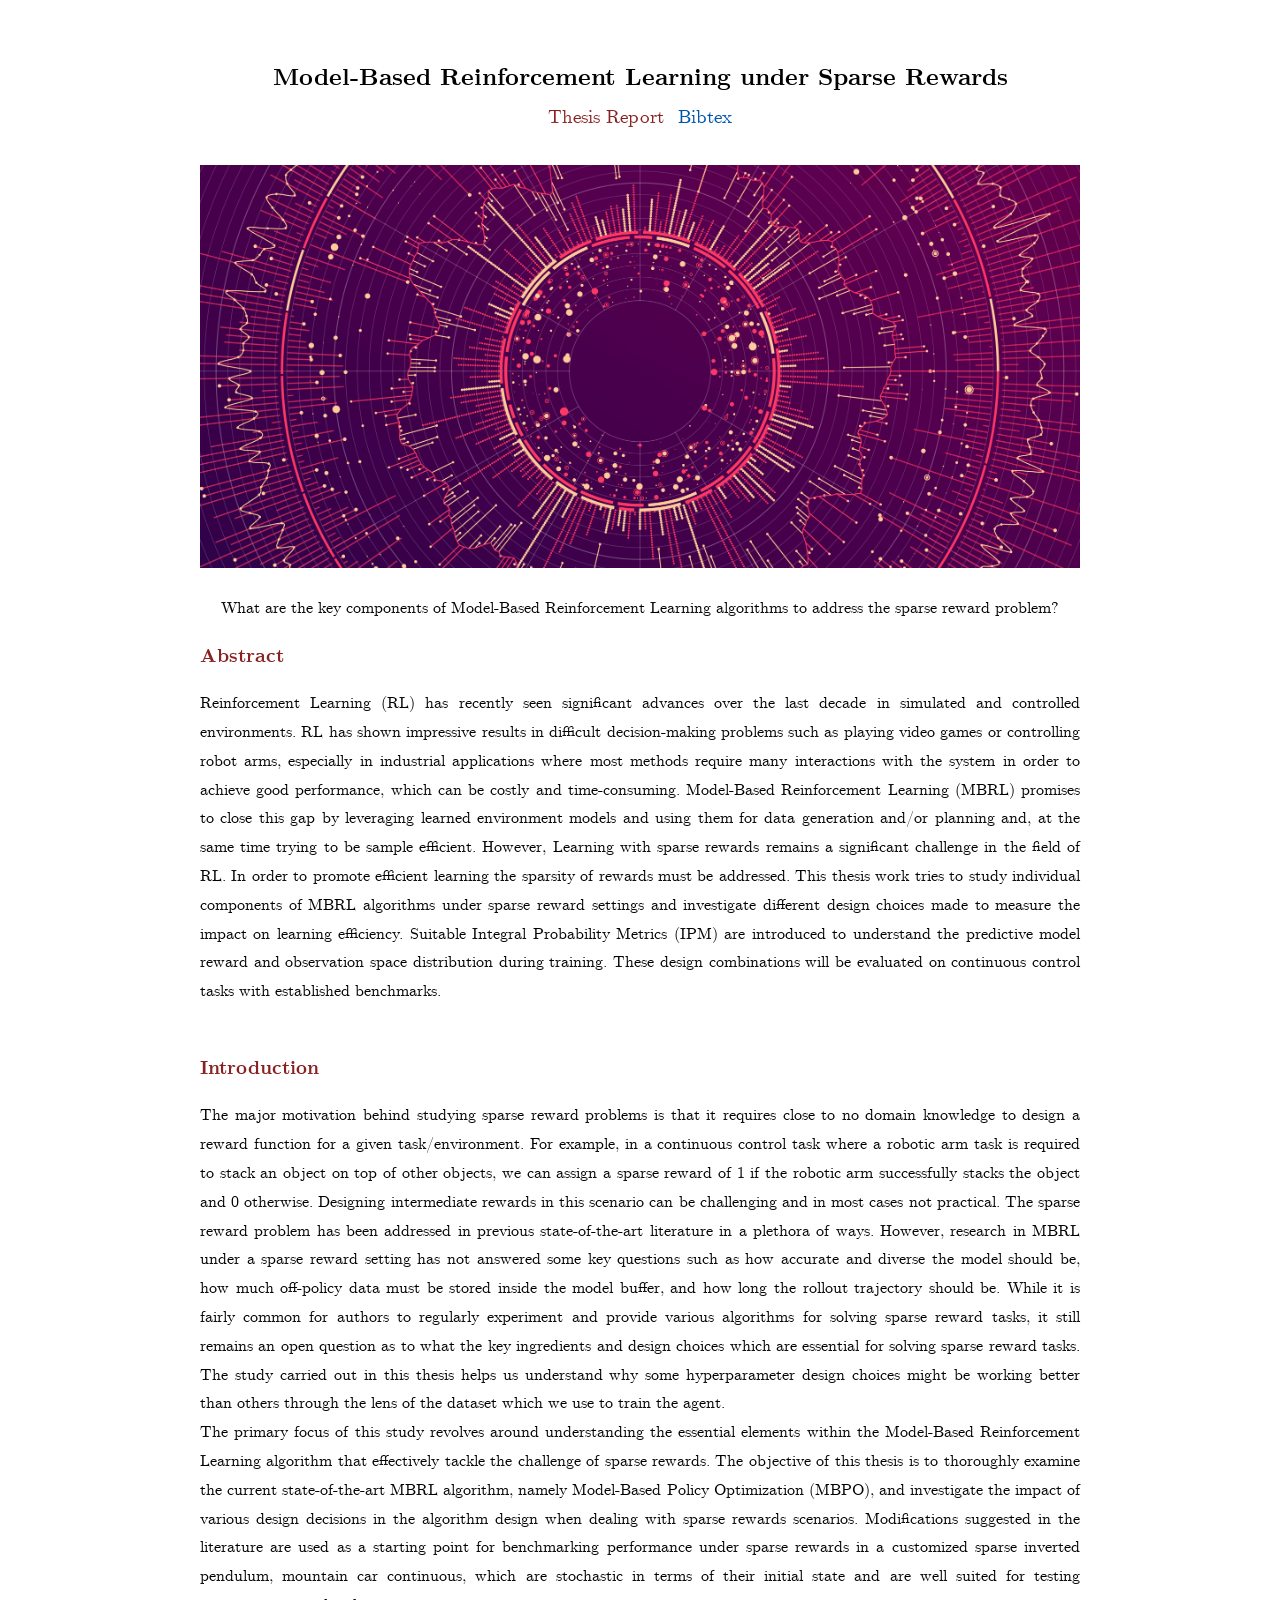
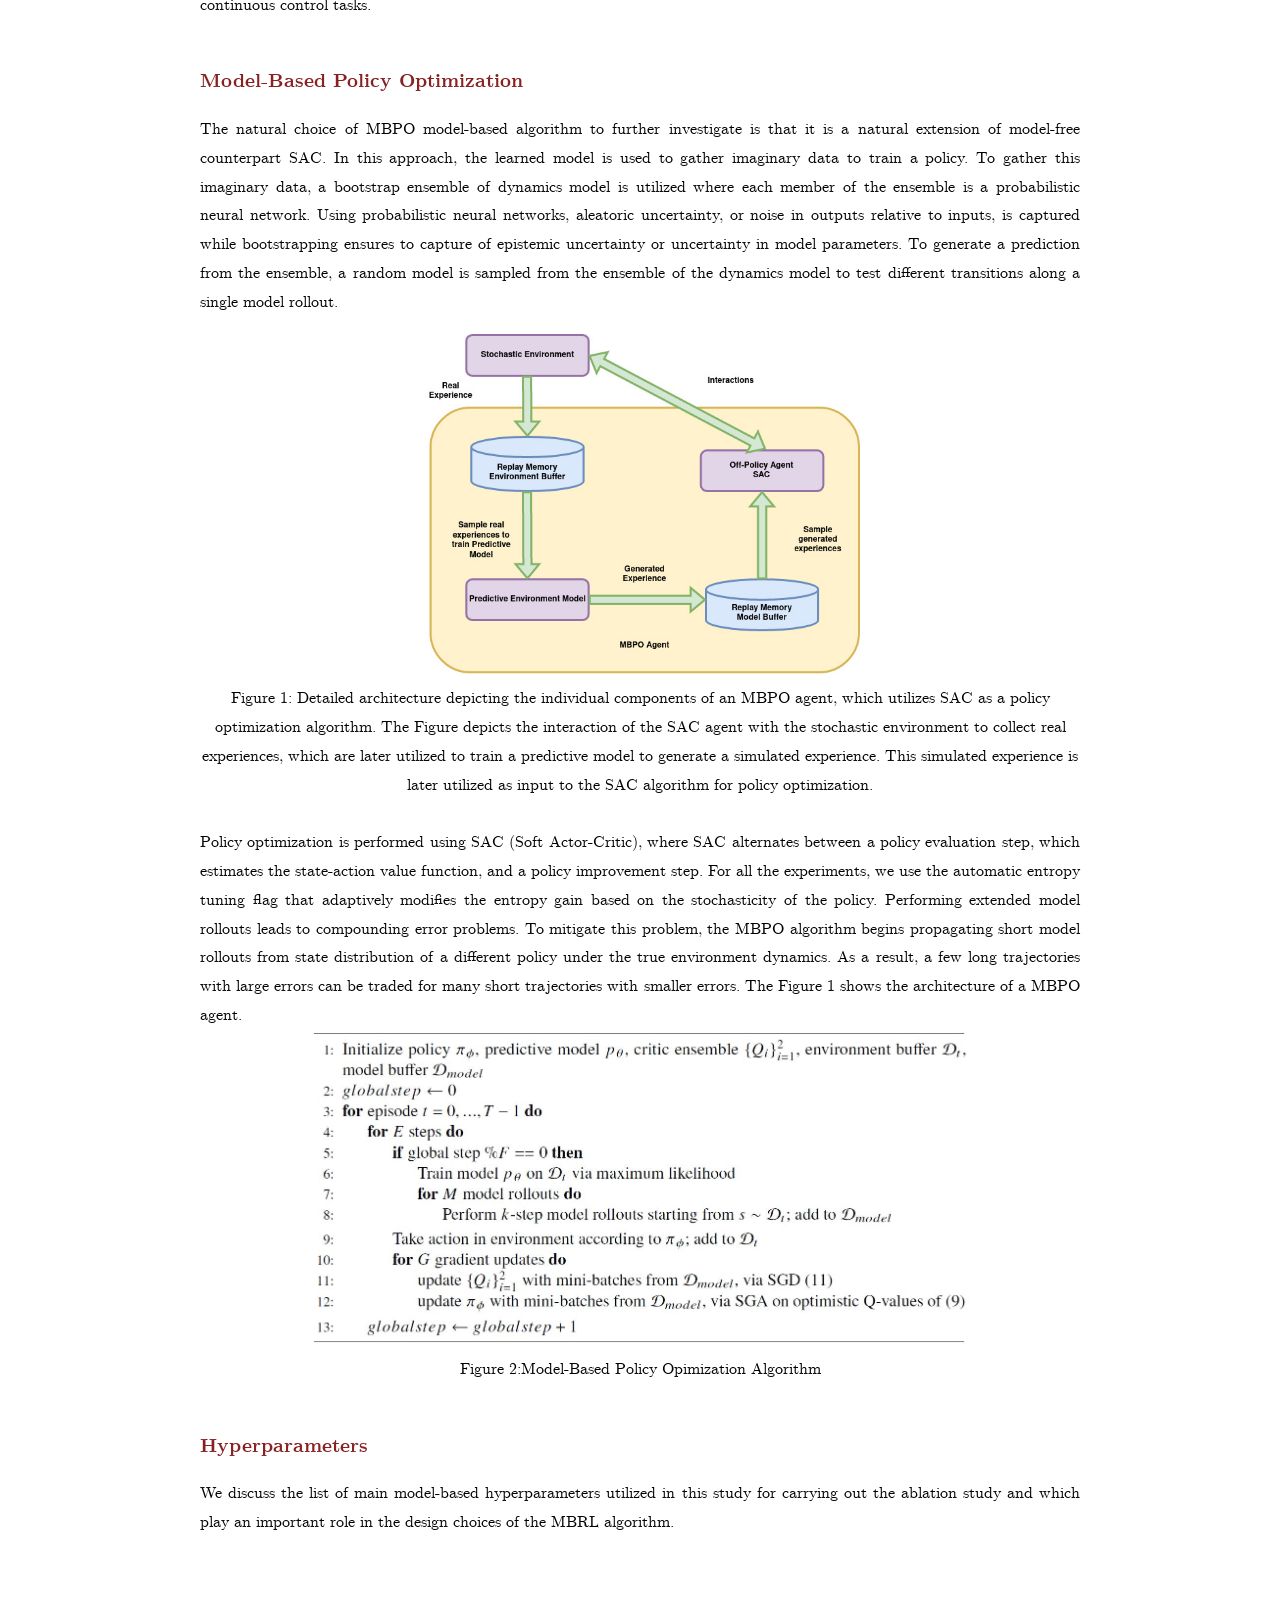
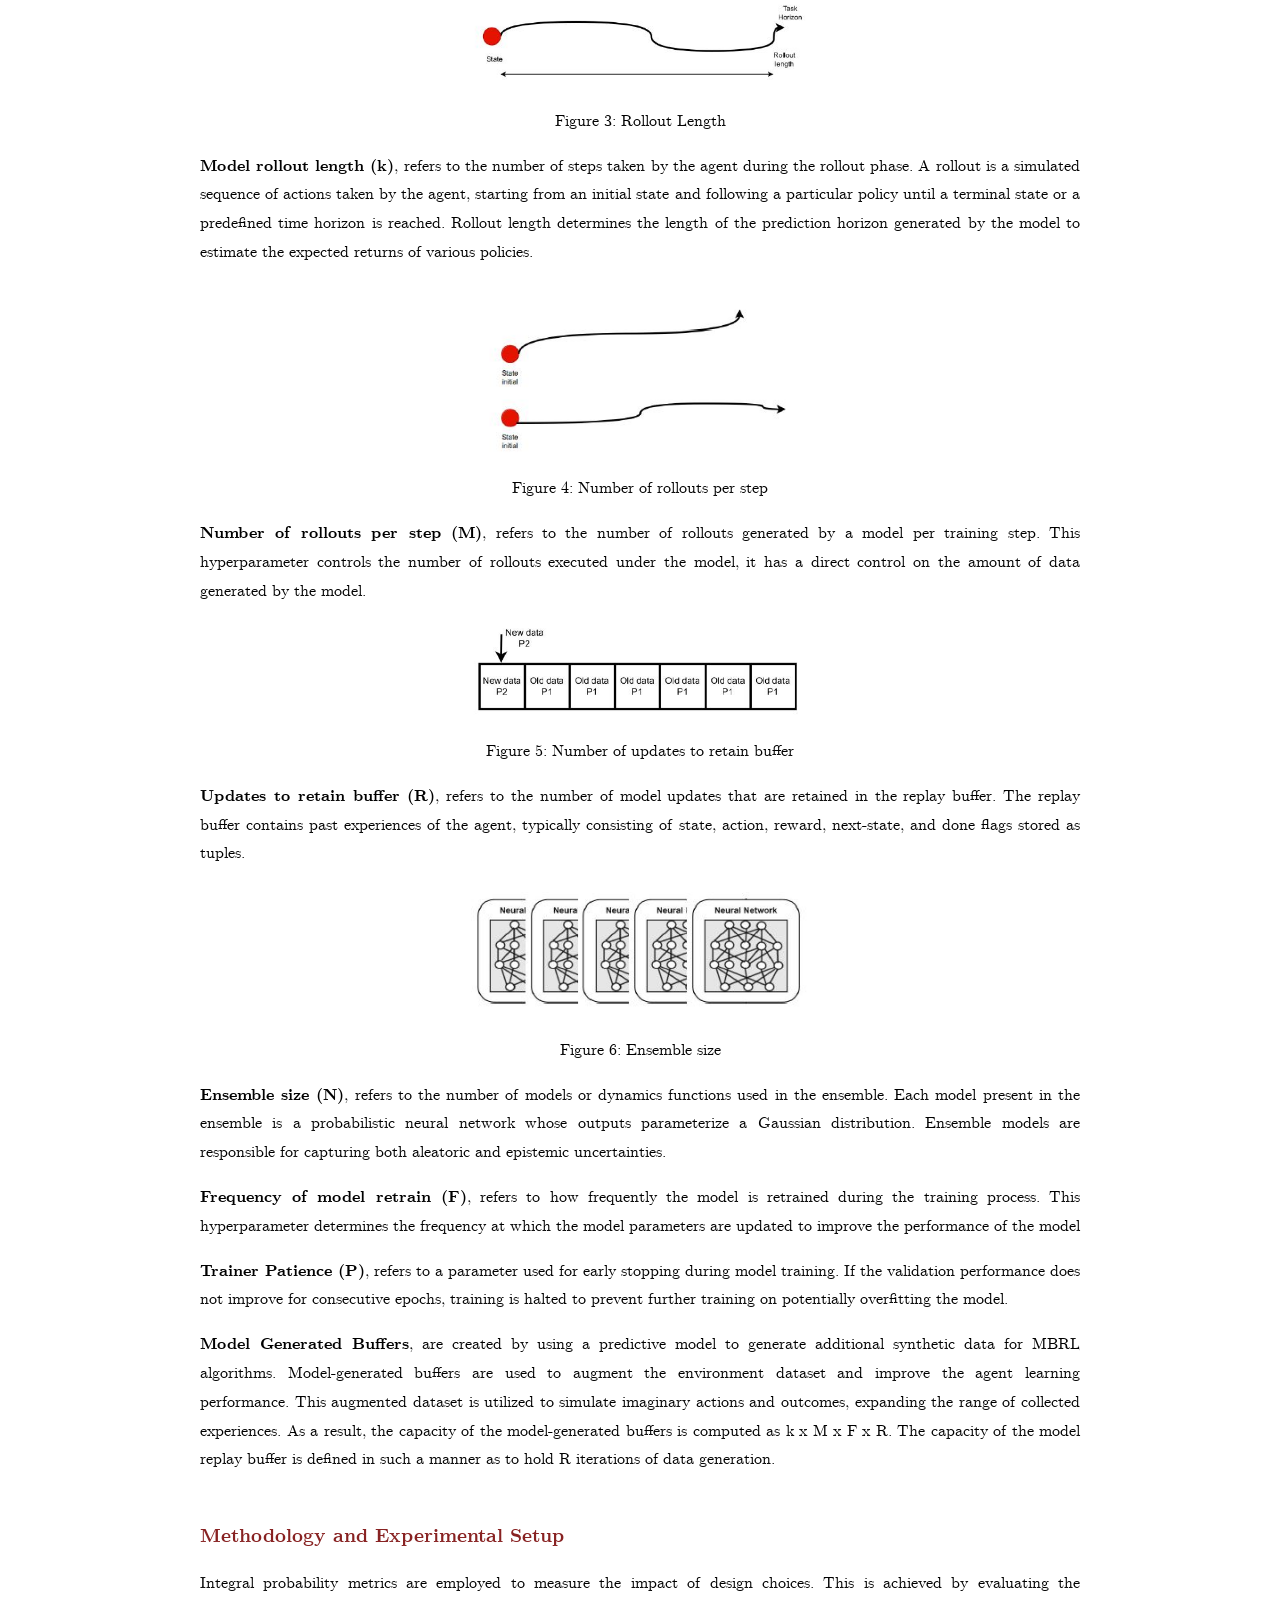
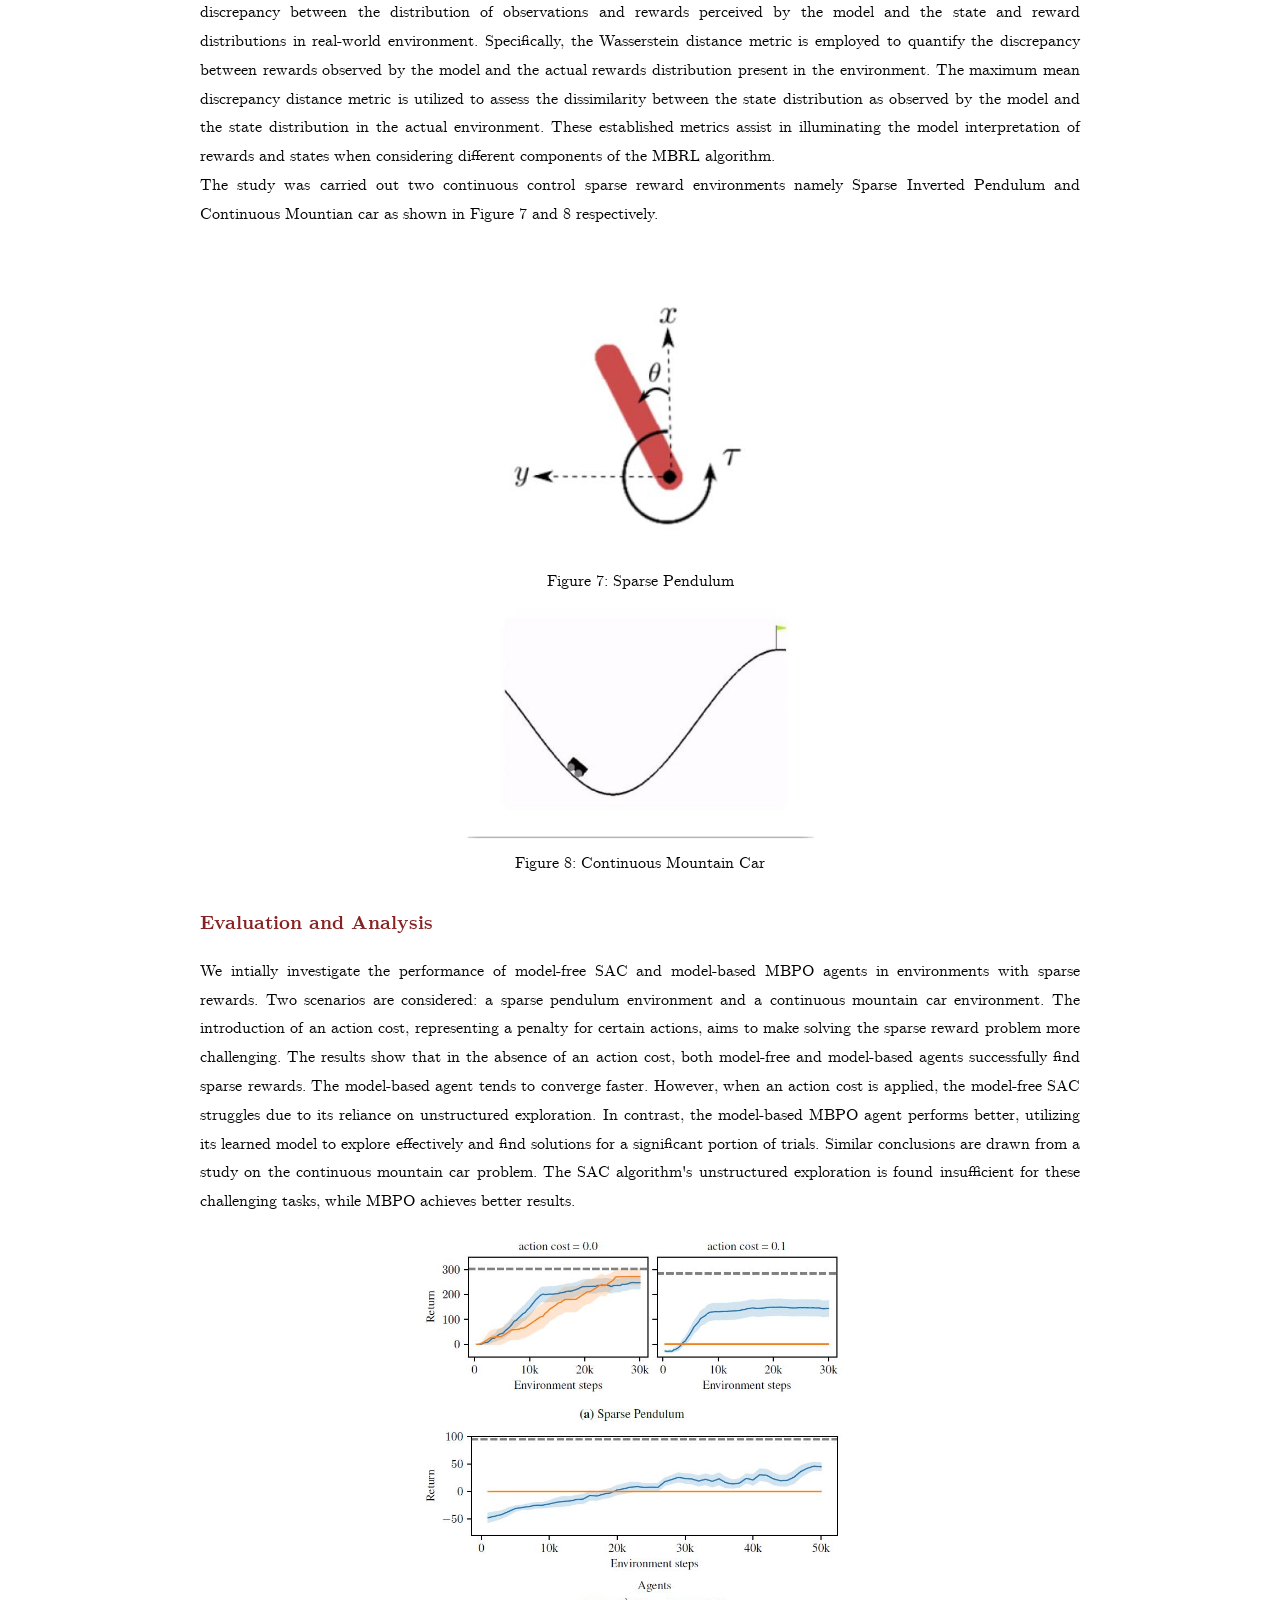
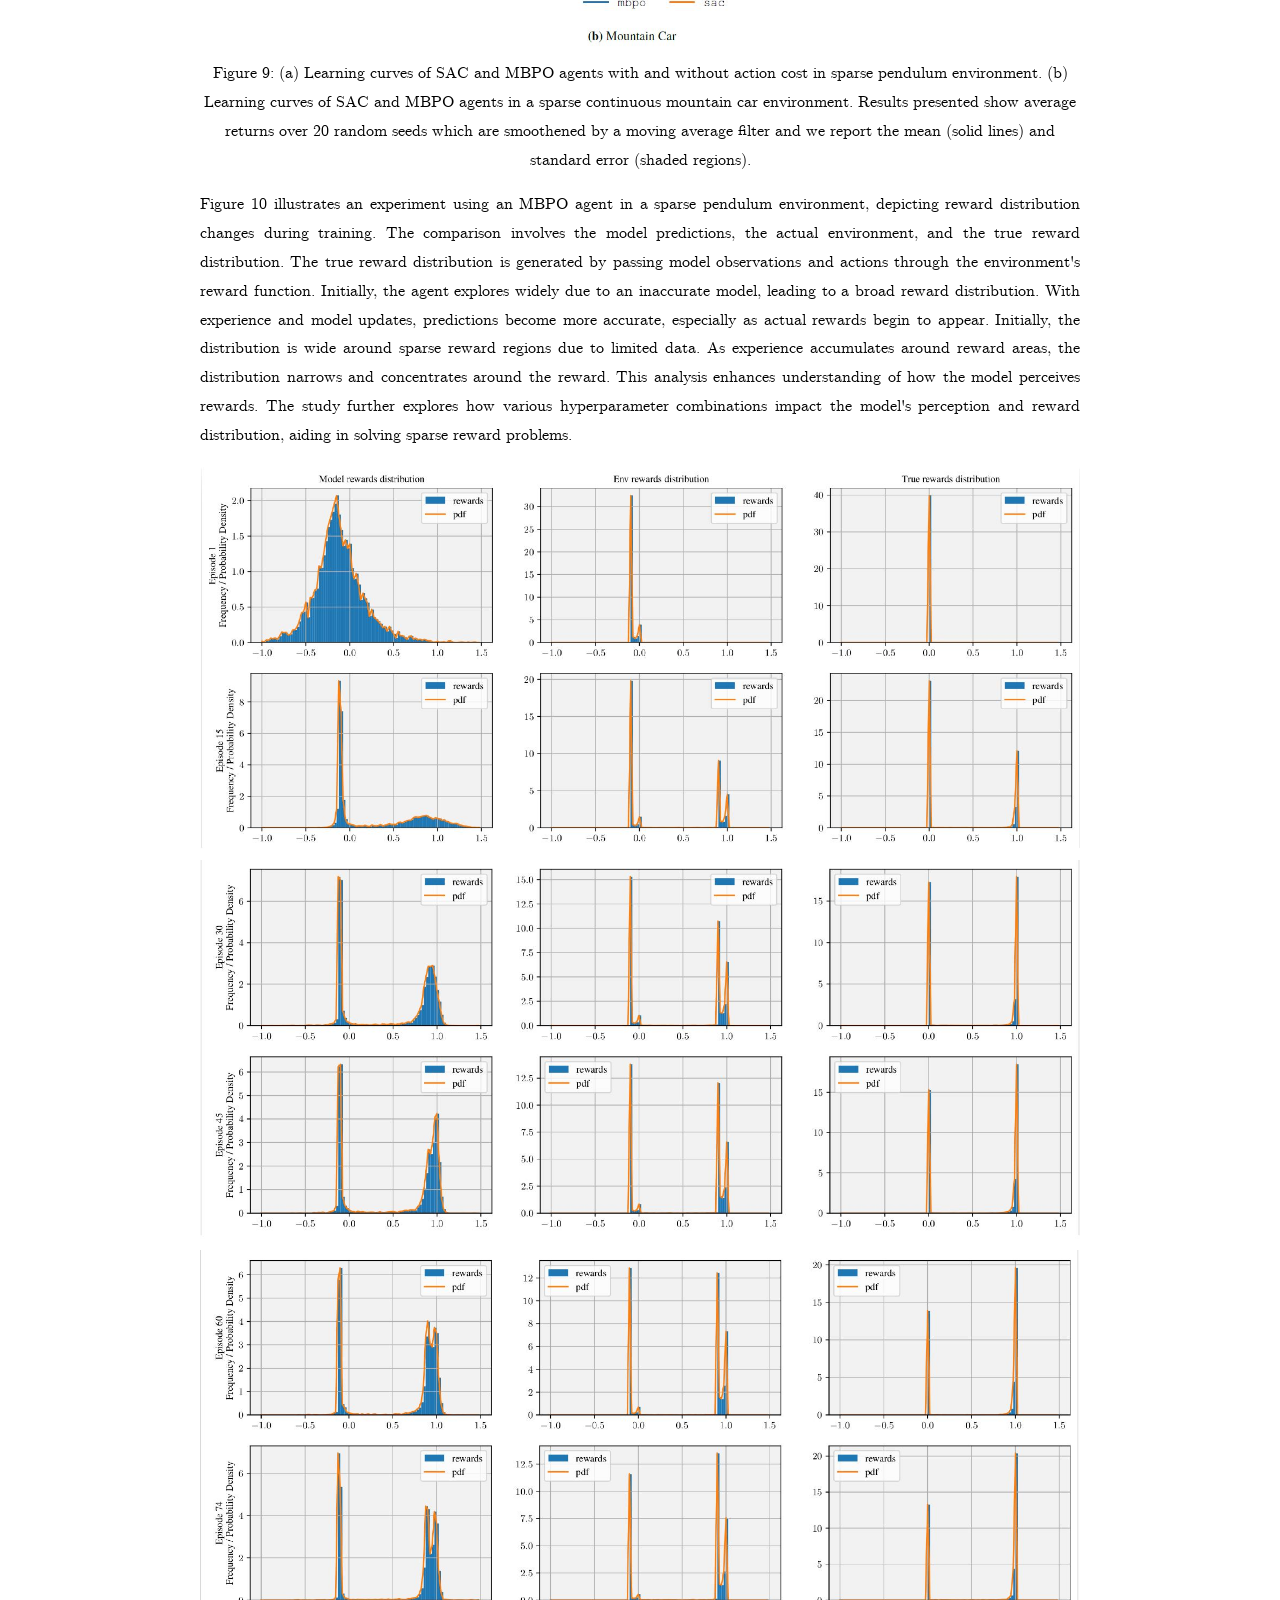
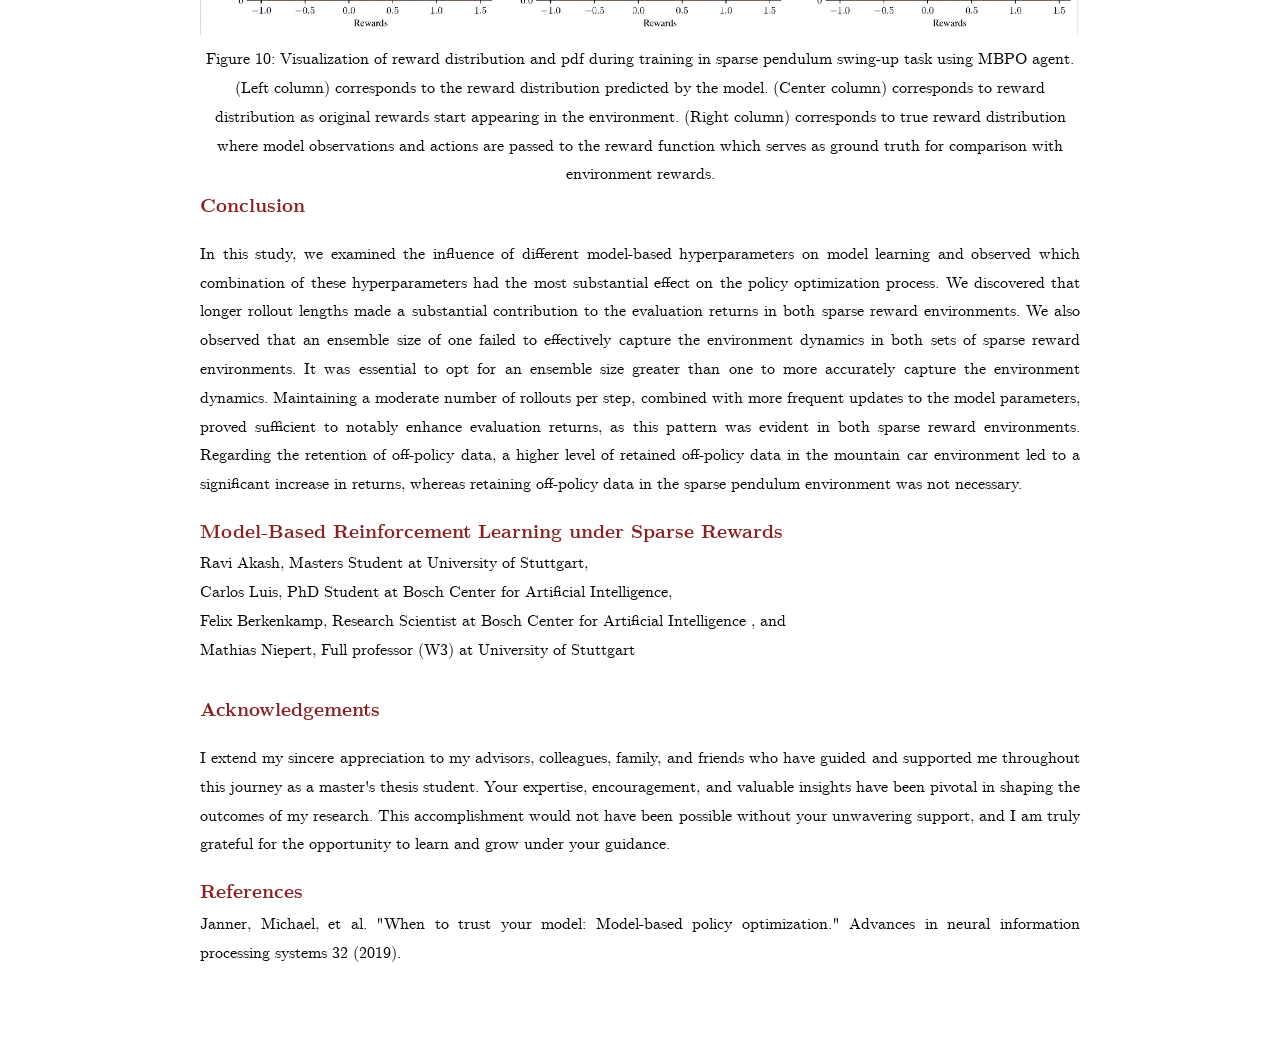
==== index.html @ 9ed208be "altered reward distribution" ====
<!DOCTYPE html>
<html lang="en">
<head>
  <meta http-equiv="Content-Type" content="text/html; charset=UTF-8">
  <meta name="author" content="Ravi Akash">
  <meta name="description" content="What are the key components of Model-Based Reinforcement Learning algorithm to address the sparse rewards problem?">
  <meta name="keywords" content="Ravi Akash, mbpo, model-based, reinforcement, learning, sparse rewards">
  <meta name="viewport" content="width=device-width, initial-scale=1">
  <link rel="icon" type="image/x-icon" href="images/robot.png">
  <link rel="stylesheet" href="css/base.css">
  <title>Model-Based Reinforcement Learning under Sparse Rewards</title>
  <!-- google search console -->
  <meta name="google-site-verification" content="lvWdmQpAopC3yft-4YoBud7pEIEEnImQId2RSDqRqtY" />
</head>

<body>

<div class="title">Model-Based Reinforcement Learning under Sparse Rewards</div>
<center>
<span class="venue tap_targets"><a href="files/Model Based Reinforcement Learning_Ravi Akash.pdf">Thesis Report</a></span>
<span class="tag tap_targets">
  <a href="files/bib.txt">Bibtex</a>
</span>
</center>
<br>

<center>
<img src="images/TDA.jpg" alt="Arc reactor" width="100%" height="auto">
  <p>
    What are the key components of Model-Based Reinforcement Learning algorithms to address the sparse reward problem?
  </p>
</center>

<div class="header">Abstract</div>
<p>
    Reinforcement Learning (RL) has recently seen significant advances over the last decade in simulated
    and controlled environments. RL has shown impressive results in difficult decision-making problems
    such as playing video games or controlling robot arms, especially in industrial applications where
    most methods require many interactions with the system in order to achieve good performance,
    which can be costly and time-consuming. Model-Based Reinforcement Learning (MBRL) promises
    to close this gap by leveraging learned environment models and using them for data generation
    and/or planning and, at the same time trying to be sample efficient. However, Learning with
    sparse rewards remains a significant challenge in the field of RL. In order to promote efficient
    learning the sparsity of rewards must be addressed. This thesis work tries to study individual
    components of MBRL algorithms under sparse reward settings and investigate different design
    choices made to measure the impact on learning efficiency. Suitable Integral Probability Metrics
    (IPM) are introduced to understand the predictive model reward and observation space distribution during
    training. These design combinations will be evaluated on continuous control tasks with established
    benchmarks.
</p>
<br>

<div class="header">Introduction</div>
<p>
  The major motivation behind studying sparse reward problems is that it requires close to no domain
  knowledge to design a reward function for a given task/environment. For example, in a continuous
  control task where a robotic arm task is required to stack an object on top of other objects, we
  can assign a sparse reward of 1 if the robotic arm successfully stacks the object and 0 otherwise.
  Designing intermediate rewards in this scenario can be challenging and in most cases not practical.
  The sparse reward problem has been addressed in previous state-of-the-art literature in a plethora
  of ways. However, research in MBRL under a sparse reward setting has not answered some key questions 
  such as how accurate and diverse the model should be, how much off-policy data must be stored inside 
  the model buffer, and how long the rollout trajectory should be. While it is fairly common for authors 
  to regularly experiment and provide various algorithms for solving sparse reward tasks, it still remains 
  an open question as to what the key ingredients and design choices which are essential for solving sparse
  reward tasks. The study carried out in this thesis helps us understand why some hyperparameter design choices 
  might be working better than others through the lens of the dataset which we use to train the agent.
  <br>
  The primary focus of this study revolves around understanding the essential elements within the
  Model-Based Reinforcement Learning algorithm that effectively tackle the challenge of
  sparse rewards. The objective of this thesis is to thoroughly examine the current state-of-the-art
  MBRL algorithm, namely Model-Based Policy Optimization (MBPO), and investigate the impact
  of various design decisions in the algorithm design when dealing with sparse rewards scenarios.
  Modifications suggested in the literature are used as a starting point for benchmarking performance
  under sparse rewards in a customized sparse inverted pendulum, mountain car continuous, which are stochastic 
  in terms of their initial state and are well suited for testing continuous control tasks.
</p>
<br>

<div class="header">Model-Based Policy Optimization</div>
<p>
  The natural choice of MBPO model-based algorithm to further investigate is that it is a natural extension
  of model-free counterpart SAC. In this approach, the learned model is used to gather imaginary
  data to train a policy. To gather this imaginary data, a bootstrap ensemble of dynamics model is
  utilized where each member of the ensemble is a probabilistic neural network. Using probabilistic
  neural networks, aleatoric uncertainty, or noise in outputs relative to inputs, is captured while
  bootstrapping ensures to capture of epistemic uncertainty or uncertainty in model parameters. To
  generate a prediction from the ensemble, a random model is sampled from the ensemble of the
  dynamics model to test different transitions along a single model rollout.
  <br>
  <center>
  <img src="images/MBPO Agent.jpg" alt="MBPO architecture" width="50%" height="auto">
  <figcaption>Figure 1: Detailed architecture depicting the individual components of an MBPO agent, which
    utilizes SAC as a policy optimization algorithm. The Figure depicts the interaction of the
    SAC agent with the stochastic environment to collect real experiences, which are later
    utilized to train a predictive model to generate a simulated experience. This simulated
    experience is later utilized as input to the SAC algorithm for policy optimization.</figcaption>
  </center>
  <br>
  Policy optimization is performed using SAC (Soft Actor-Critic), where SAC alternates between a policy evaluation step, 
  which estimates the state-action value function, and a policy improvement step. For all the experiments, we use the 
  automatic entropy tuning flag that adaptively modifies the entropy gain based on the stochasticity of the policy.
  Performing extended model rollouts leads to compounding error problems. To mitigate this problem,
  the MBPO algorithm begins propagating short model rollouts from state distribution of a different
  policy under the true environment dynamics. As a result, a few long trajectories with large errors
  can be traded for many short trajectories with smaller errors. The Figure 1 shows the architecture
  of a MBPO agent.
  <br>
  <center>
    <img src="images/MBPO algorithm.JPG" alt="MBPO algorithm" width="75%" height="auto">
    <figcaption>Figure 2:Model-Based Policy Opimization Algorithm </figcaption>
  </center>
</p>
<br>

<div class="header">Hyperparameters</div>
<p>
  We discuss the list of main model-based hyperparameters utilized in this study for carrying out the ablation study 
  and which play an important role in the design choices of the MBRL algorithm.
</p>
<br>

<center>
  <img src="images/rollout length.JPG" alt="rollout length" width="40%" height="auto">
  <figcaption>Figure 3: Rollout Length </figcaption>
</center>
<div class="text">
  <p>
    <strong>Model rollout length (k)</strong>, refers to the number of steps taken by the agent during the rollout phase.
    A rollout is a simulated sequence of actions taken by the agent, starting from an initial state and
    following a particular policy until a terminal state or a predefined time horizon is reached. Rollout
    length determines the length of the prediction horizon generated by the model to estimate the
    expected returns of various policies.
  </p>
</div>

<center>
  <img src="images/rollouts per step.JPG" alt="number of rollouts per step" width="40%" height="auto">
  <figcaption>Figure 4: Number of rollouts per step </figcaption>
</center>
<div class="text">
  <p>
    <strong>Number of rollouts per step (M)</strong>, refers to the number of rollouts generated by a model per training
    step. This hyperparameter controls the number of rollouts executed under the model, it has a direct
    control on the amount of data generated by the model.
  </p>
</div>

<center>
  <img src="images/retain buffer.JPG" alt="updates to retain buffer" width="40%" height="auto">
  <figcaption>Figure 5: Number of updates to retain buffer </figcaption>
</center>
<div class="text">
  <p>
    <strong>Updates to retain buffer (R)</strong>, refers to the number of model updates that are retained in the replay
    buffer. The replay buffer contains past experiences of the agent, typically consisting of state, action,
    reward, next-state, and done flags stored as tuples.
  </p>
</div>

<center>
  <img src="images/ensemble size.JPG" alt="Ensemble size" width="40%" height="auto">
  <figcaption>Figure 6: Ensemble size </figcaption>
</center>
<div class="text">
  <p>
    <strong>Ensemble size (N)</strong>, refers to the number of models or dynamics functions used in the ensemble.
    Each model present in the ensemble is a probabilistic neural network whose outputs parameterize a
    Gaussian distribution. Ensemble models are responsible for capturing both aleatoric and epistemic uncertainties.
  </p>
</div>

<div class="text">
  <p>
    <strong>Frequency of model retrain (F)</strong>, refers to how frequently the model is retrained during the training
    process. This hyperparameter determines the frequency at which the model parameters are updated
    to improve the performance of the model
  </p>
</div>

<div class="text">
  <p>
    <strong>Trainer Patience (P)</strong>, refers to a parameter used for early stopping during model training. If the
    validation performance does not improve for consecutive epochs, training is halted to prevent further
    training on potentially overfitting the model.
  </p>
</div>

<div class="text">
  <p>
    <strong>Model Generated Buffers</strong>, are created by using a predictive model to generate additional synthetic
    data for MBRL algorithms. Model-generated buffers are used to augment the
    environment dataset and improve the agent learning performance. This augmented dataset is
    utilized to simulate imaginary actions and outcomes, expanding the range of collected experiences.
    As a result, the capacity of the model-generated buffers is computed as k x M x F x R.
    The capacity of the model replay buffer is defined in such a manner as to hold R iterations of data
    generation.
  </p>
</div>
<br>

<div class="header">Methodology and Experimental Setup</div>
<p>
Integral probability metrics are employed to measure the impact of design choices. This is achieved
by evaluating the discrepancy between the distribution of observations and rewards perceived
by the model and the state and reward distributions in real-world environment. Specifically, the
Wasserstein distance metric is employed to quantify the discrepancy between rewards observed by
the model and the actual rewards distribution present in the environment. The maximum mean
discrepancy distance metric is utilized to assess the dissimilarity between the state distribution
as observed by the model and the state distribution in the actual environment. These established
metrics assist in illuminating the model interpretation of rewards and states when considering
different components of the MBRL algorithm.
<br>
The study was carried out two continuous control sparse reward environments namely Sparse Inverted Pendulum 
and Continuous Mountian car as shown in Figure 7 and 8 respectively. 
</p>
<br>

<center>
  <img src="images/sparse pendulum.JPG" alt="sparse pendulum" width="40%" height="auto">
  <figcaption>Figure 7: Sparse Pendulum </figcaption>
</center>

<center>
  <img src="images/mountain car.JPG" alt="mountain car" width="40%" height="auto">
  <figcaption>Figure 8: Continuous Mountain Car </figcaption>
</center>
<br>

<div class="header">Evaluation and Analysis</div>
<p>
  We intially investigate the performance of model-free SAC and model-based MBPO agents in environments with sparse rewards. 
  Two scenarios are considered: a sparse pendulum environment and a continuous mountain car environment. The introduction of an action cost, 
  representing a penalty for certain actions, aims to make solving the sparse reward problem more challenging. The results show that in the 
  absence of an action cost, both model-free and model-based agents successfully find sparse rewards. The model-based agent tends to converge 
  faster. However, when an action cost is applied, the model-free SAC struggles due to its reliance on unstructured exploration. In contrast, 
  the model-based MBPO agent performs better, utilizing its learned model to explore effectively and find solutions for a significant portion 
  of trials. Similar conclusions are drawn from a study on the continuous mountain car problem. The SAC algorithm's unstructured exploration is 
  found insufficient for these challenging tasks, while MBPO achieves better results.
</p>

<center>
  <img src="images/mbposac.JPG" alt="mbpo vs sac" width="50%" height="auto">
  <figcaption>Figure 9: (a) Learning curves of SAC and MBPO agents with and without action cost in sparse
    pendulum environment. (b) Learning curves of SAC and MBPO agents in a sparse
    continuous mountain car environment. Results presented show average returns over 20
    random seeds which are smoothened by a moving average filter and we report the mean
    (solid lines) and standard error (shaded regions). </figcaption>
</center>

<p>
  Figure 10 illustrates an experiment using an MBPO agent in a sparse pendulum environment, depicting reward 
  distribution changes during training. The comparison involves the model predictions, the actual environment, 
  and the true reward distribution. The true reward distribution is generated by passing model observations and 
  actions through the environment's reward function. Initially, the agent explores widely due to an inaccurate model, 
  leading to a broad reward distribution. With experience and model updates, predictions become more accurate, 
  especially as actual rewards begin to appear. Initially, the distribution is wide around sparse reward regions due to limited data. 
  As experience accumulates around reward areas, the distribution narrows and concentrates around the reward. This analysis enhances understanding 
  of how the model perceives rewards. The study further explores how various hyperparameter combinations impact the model's 
  perception and reward distribution, aiding in solving sparse reward problems.
</p>  

<center>
  <img src="images/rewards1.JPG" alt="reward distribution" width="100%" height="auto">
</center>
<center>
  <img src="images/rewards2.JPG" alt="reward distribution" width="100%" height="auto">
</center>
<center>
  <img src="images/rewards3.JPG" alt="reward distribution" width="100%" height="auto">
  <figcaption>Figure 10: Visualization of reward distribution and pdf during training in sparse pendulum
    swing-up task using MBPO agent. (Left column) corresponds to the reward distribution
    predicted by the model. (Center column) corresponds to reward distribution as original
    rewards start appearing in the environment. (Right column) corresponds to true reward
    distribution where model observations and actions are passed to the reward function
    which serves as ground truth for comparison with environment rewards. </figcaption>
</center>


<div class="header">Conclusion</div>
<p>
  In this study, we examined the influence of different model-based hyperparameters on model
  learning and observed which combination of these hyperparameters had the most substantial effect
  on the policy optimization process. We discovered that longer rollout lengths made a substantial 
  contribution to the evaluation returns in both sparse reward environments. We also observed that 
  an ensemble size of one failed to effectively capture the environment dynamics in both sets of 
  sparse reward environments. It was essential to opt for an ensemble size greater than one to more 
  accurately capture the environment dynamics. Maintaining a moderate number of rollouts per step, 
  combined with more frequent updates to the model parameters, proved sufficient to notably enhance 
  evaluation returns, as this pattern was evident in both sparse reward environments. Regarding the 
  retention of off-policy data, a higher level of retained off-policy data in the mountain car environment 
  led to a significant increase in returns, whereas retaining off-policy data in the sparse pendulum environment 
  was not necessary.
</p>

<div class="header">
  Model-Based Reinforcement Learning under Sparse Rewards
</div>
<div class="authors">
  <a href="https://www.linkedin.com/in/ravi-akash/">Ravi Akash, Masters Student at University of Stuttgart</a>,<br> 
  <a href="https://celuis.com/">Carlos Luis, PhD Student at Bosch Center for Artificial Intelligence</a>,<br>
  <a href="https://berkenkamp.me/">Felix Berkenkamp, Research Scientist at Bosch Center for Artificial Intelligence  </a>, and <br>
  <a href="http://www.matlog.net/">Mathias Niepert, Full professor (W3) at University of Stuttgart</a>
</div>
<br>

<div class="header">Acknowledgements</div>
<p>
  I extend my sincere appreciation to my advisors, colleagues, family, and friends who have guided and supported me throughout 
  this journey as a master's thesis student. Your expertise, encouragement, and valuable insights have been pivotal in 
  shaping the outcomes of my research. This accomplishment would not have been possible without your unwavering support, 
  and I am truly grateful for the opportunity to learn and grow under your guidance.
</p>

<div class="header">References</div>
<div class="authors">
  <a href="https://arxiv.org/abs/1906.08253">Janner, Michael, et al. "When to trust your model: Model-based policy optimization." Advances in neural information processing systems 32 (2019).</a>
</div>
<br>

</body>
</html>
---- css/base.css ----
@font-face {
  font-family:'Computer Modern Serif';
  src: url('./cmunrm.ttf') format('truetype');
  /*font-display: swap;*/
}

@font-face {
  font-family: 'Computer Modern Serif';
  font-weight: bold;
  src: url('./cmunbx.ttf') format('truetype');
  /*font-display: swap;*/
}

body {
  margin: 1em auto;
  padding: 2em;
  max-width: 55em;
  font: 1em/1.8 Computer Modern Serif;
  text-align: justify;
}
.title {
  font-weight: bold;
  font-size: 1.5em;
  padding-top: 10px;
  text-align: center;
}
.tap_targets {
  font-size: 1.2em;
}

.header {
  font-weight: bold;
  font-size: 1.2em;
  padding-right: 1em;
  /*color: #bb2222;*/
  color: #882222;
}

.container {
  display: flex; /* Use flexbox for the layout */
  align-items: center; /* Align items vertically in the center */
}

.images {
  flex: 0 0 auto; /* Image won't grow or shrink */
  margin-right: 20px; /* Add some spacing between image and text */
}

.text {
  flex: 1; /* Text will take remaining space */
}

.image {
  text-align: center;
  padding-top: .5em;
}

/* links */
a {
  color: #0055AA;
  text-decoration: inherit;
}
a:hover {
  text-decoration: underline;
}

/* video */
.container {
  position: relative;
  overflow: hidden;
  width: 70%;
  padding-top: 39.375%; /* 16:9 Aspect Ratio (9 / 16 = 0.5625 * iframe width) */
}

/* Then style the iframe to fit in the container div with full height and width */
.container iframe {
  position: absolute;
  top: 0;
  left: 0;
  bottom: 0;
  right: 0;
  width: 100%;
  height: 100%;
}

/* metadata */
.citation {
  font-weight: bold;
  font-size:  1em;
}

.authors {
  color: inherit;
}
.authors a:link, .authors a:visited {
  color:#000000; /* author names remain black */
}
.venue a:link, .venue a:visited {
  /*color: #bb2222;*/
  color: #882222;
  /*font-weight: bold;*/
  text-decoration: none;
  padding-right: .5em;
}

.grid-container {
  display: grid;
  grid-template-columns: repeat(2, 1fr); /* Two equal columns */
  gap: 20px; /* Add spacing between images */
}

.grid-item img {
  max-width: 100%; /* Ensure images fit within their containers */
  height: auto;
}
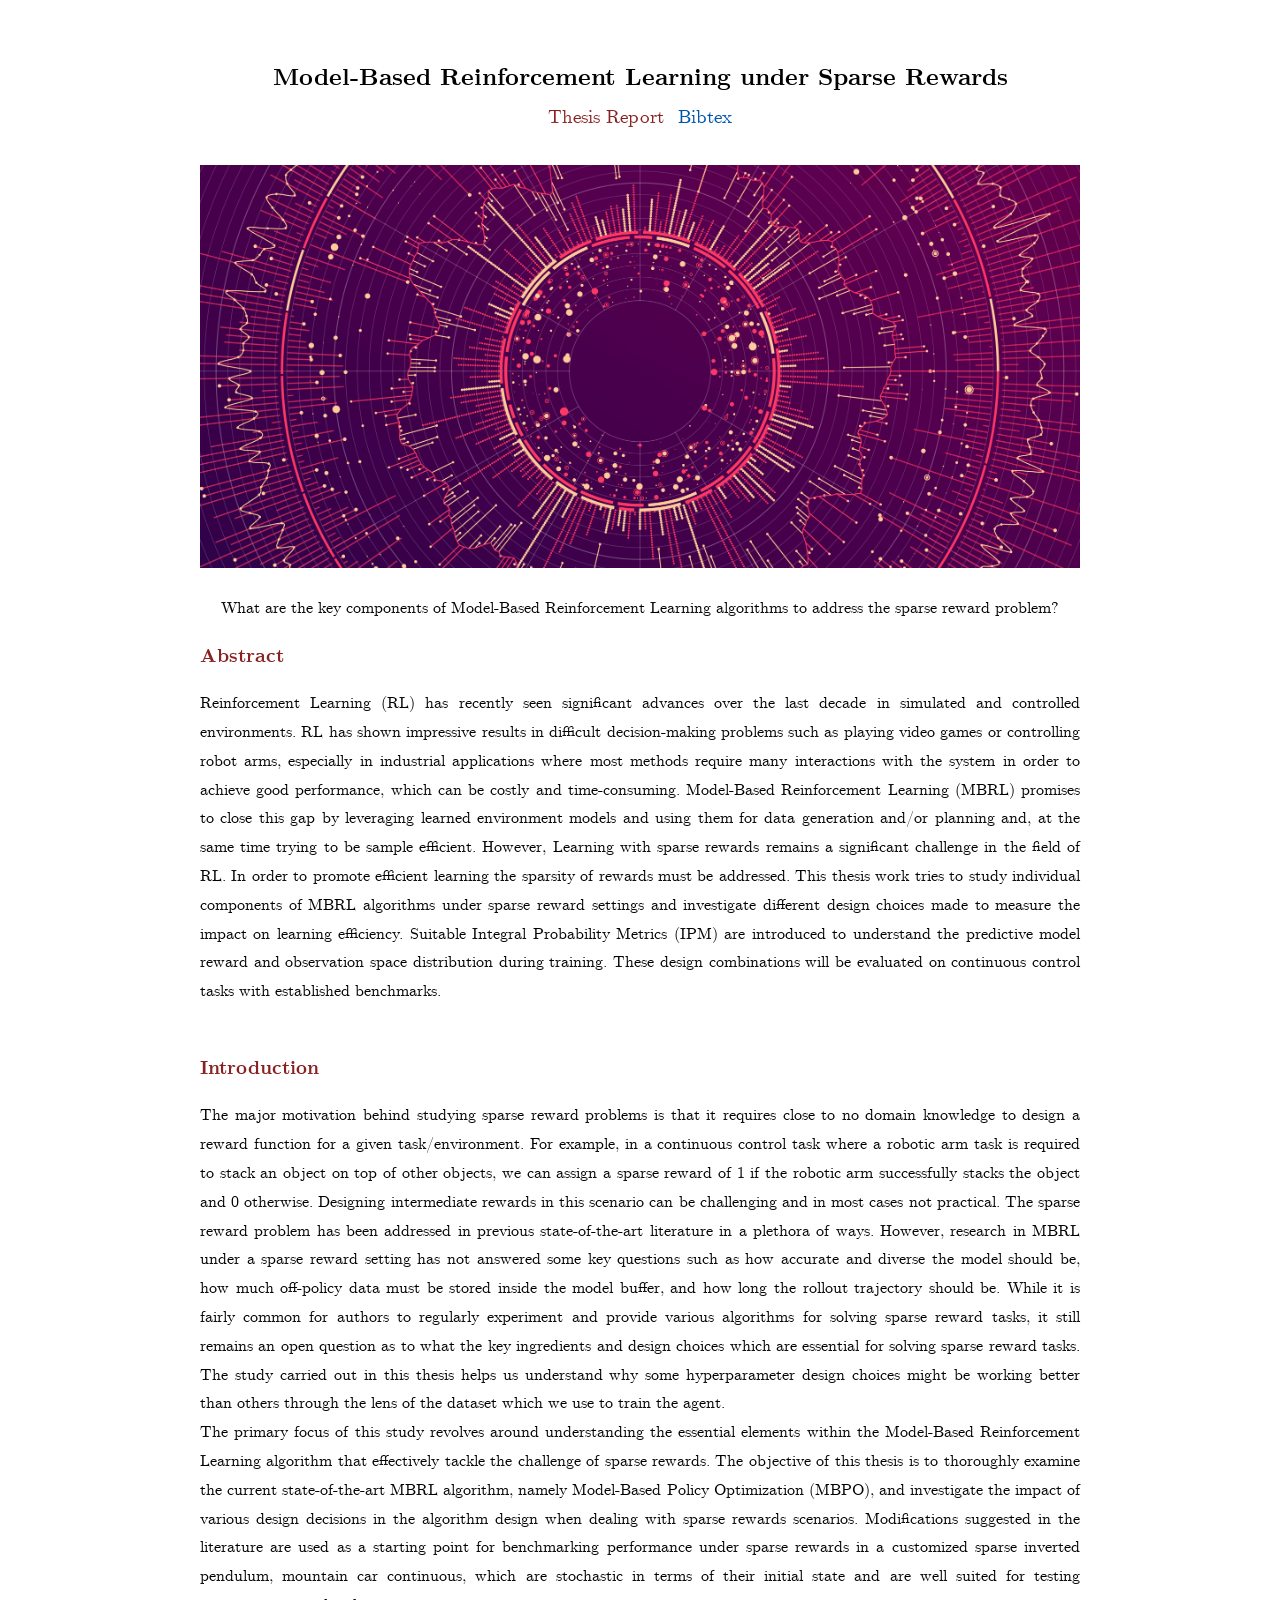
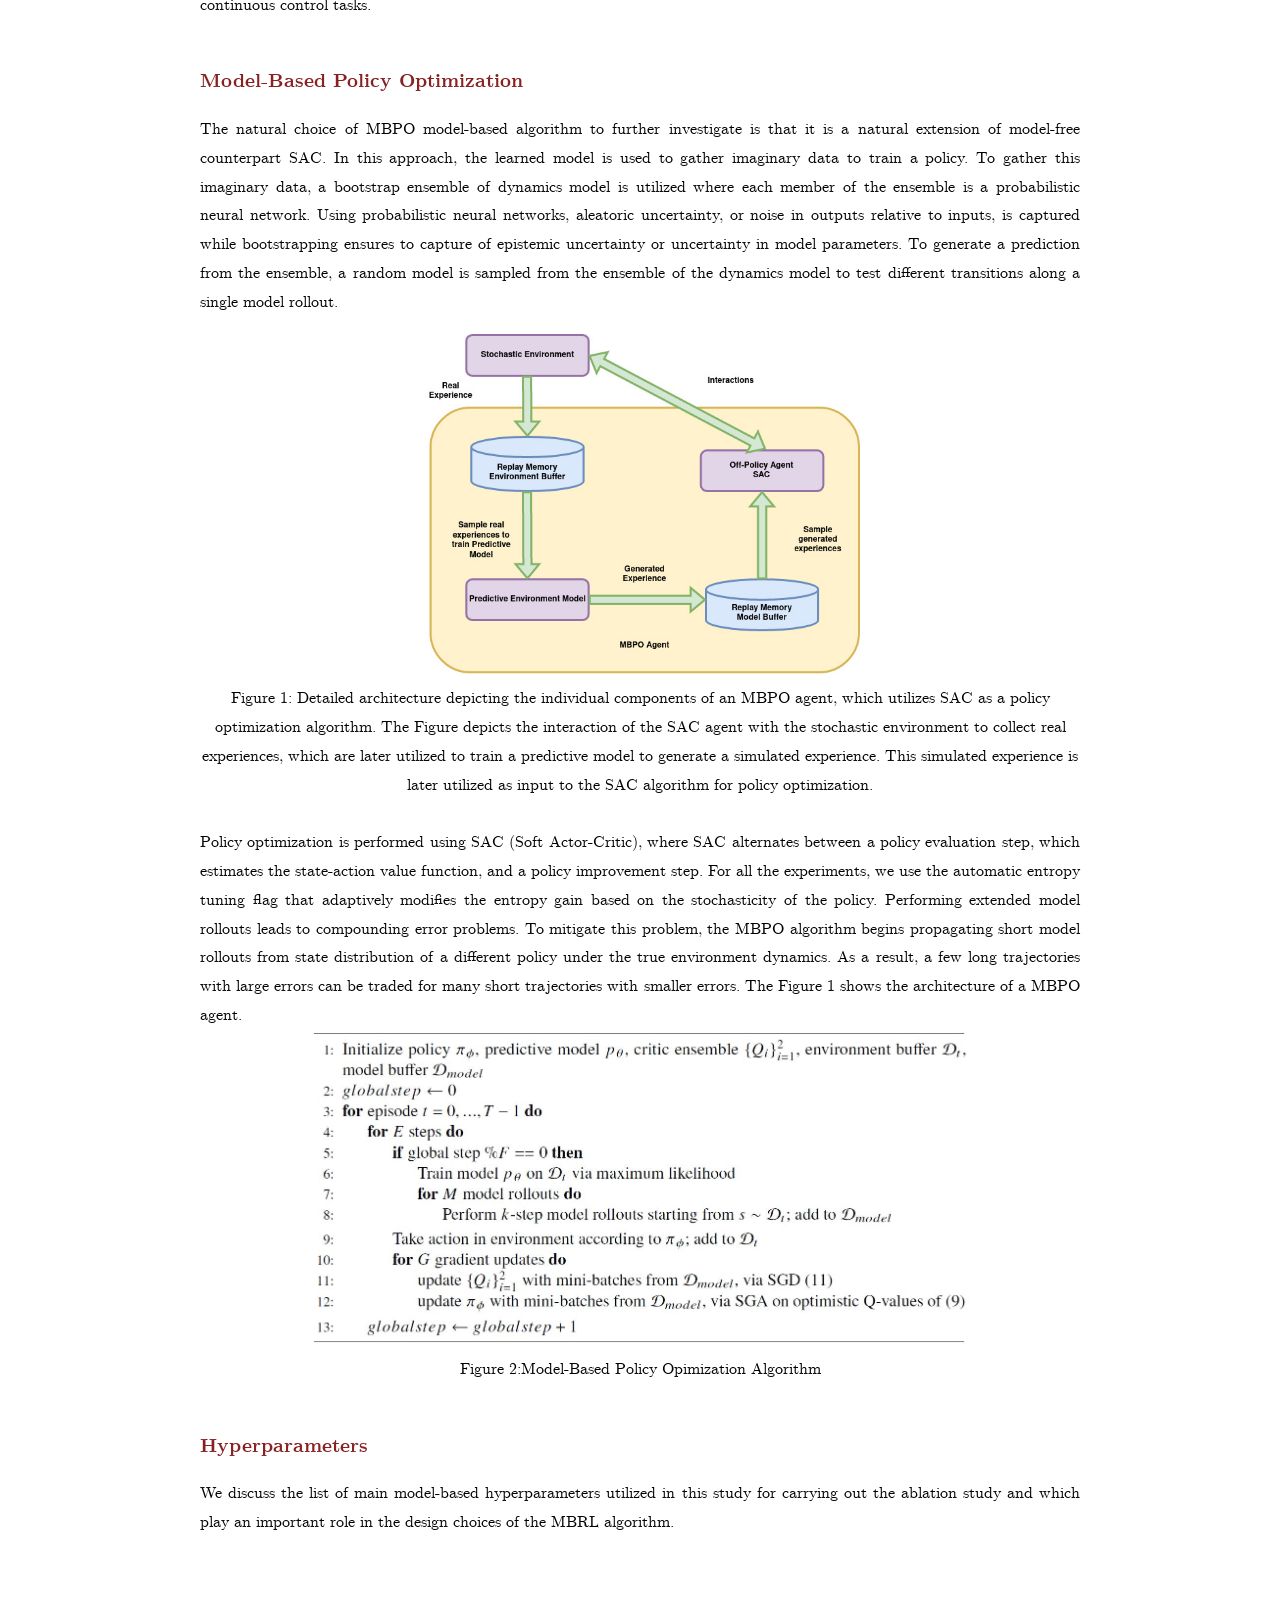
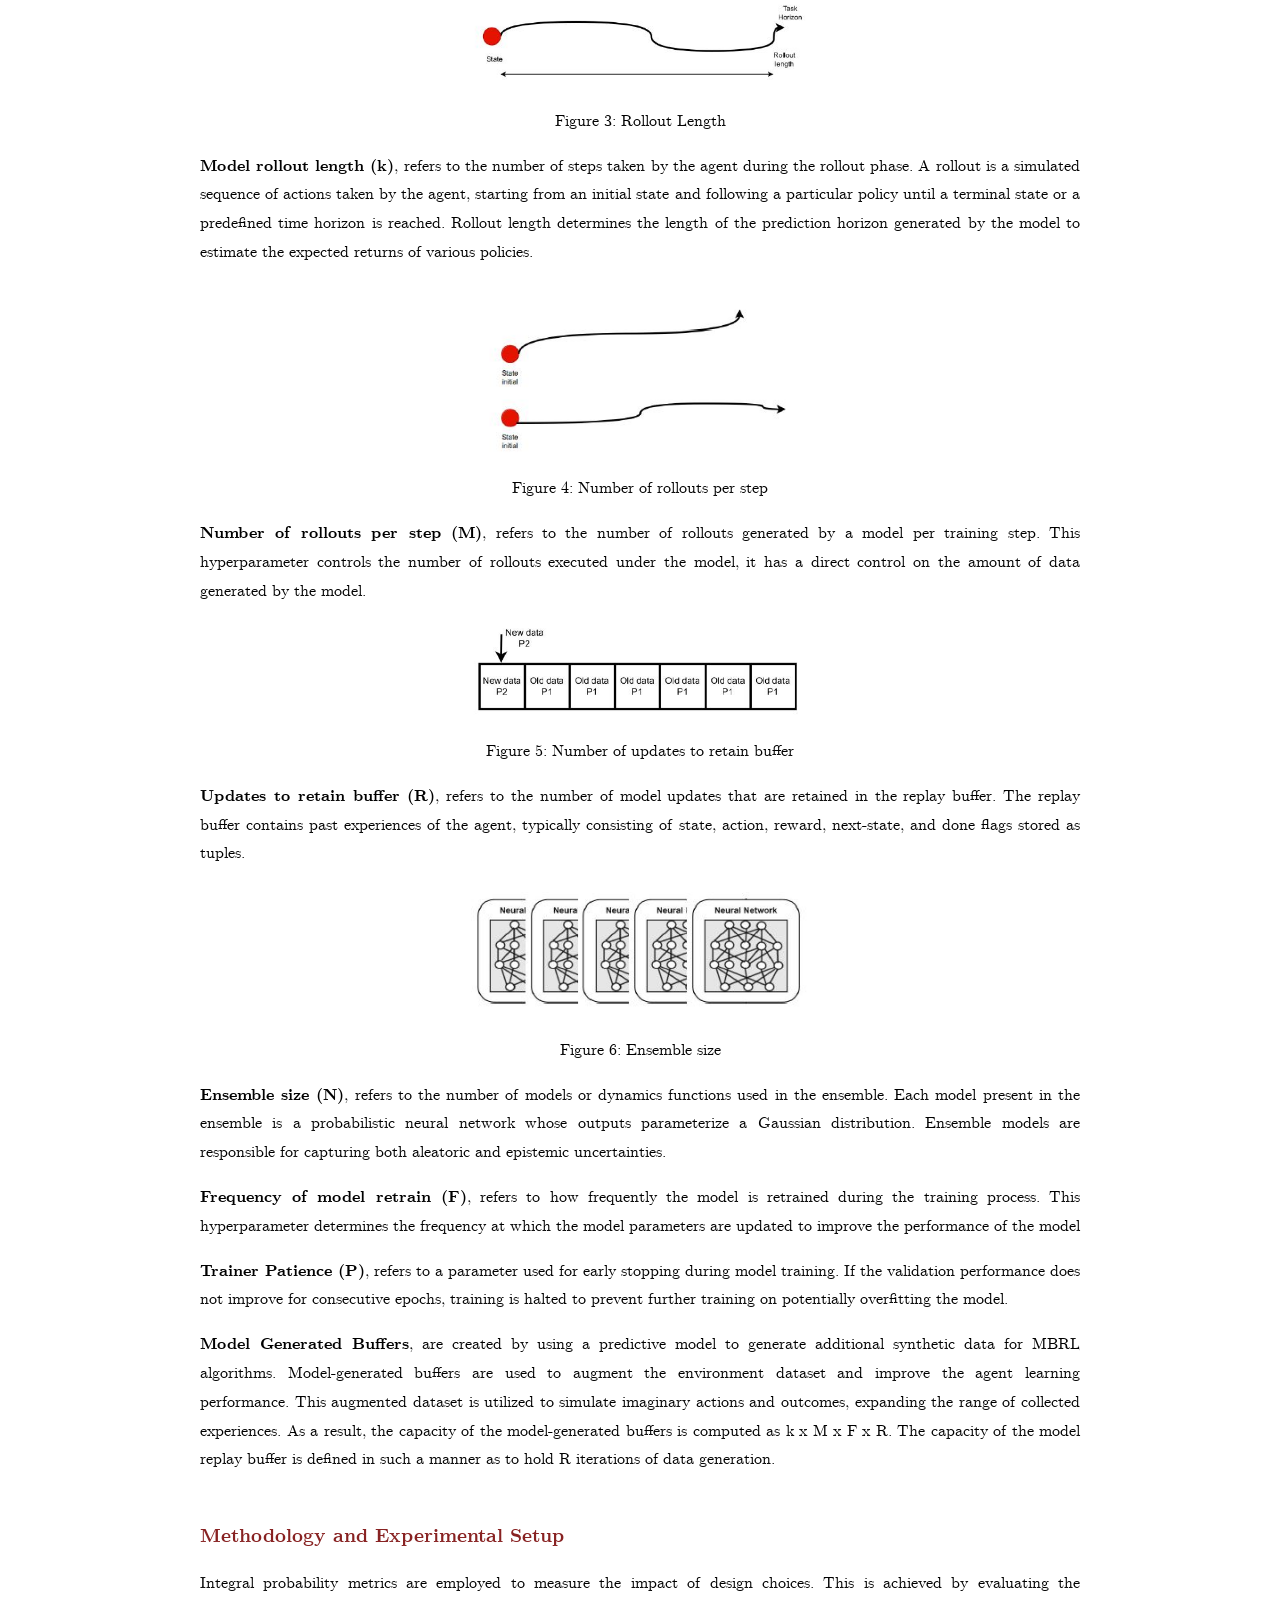
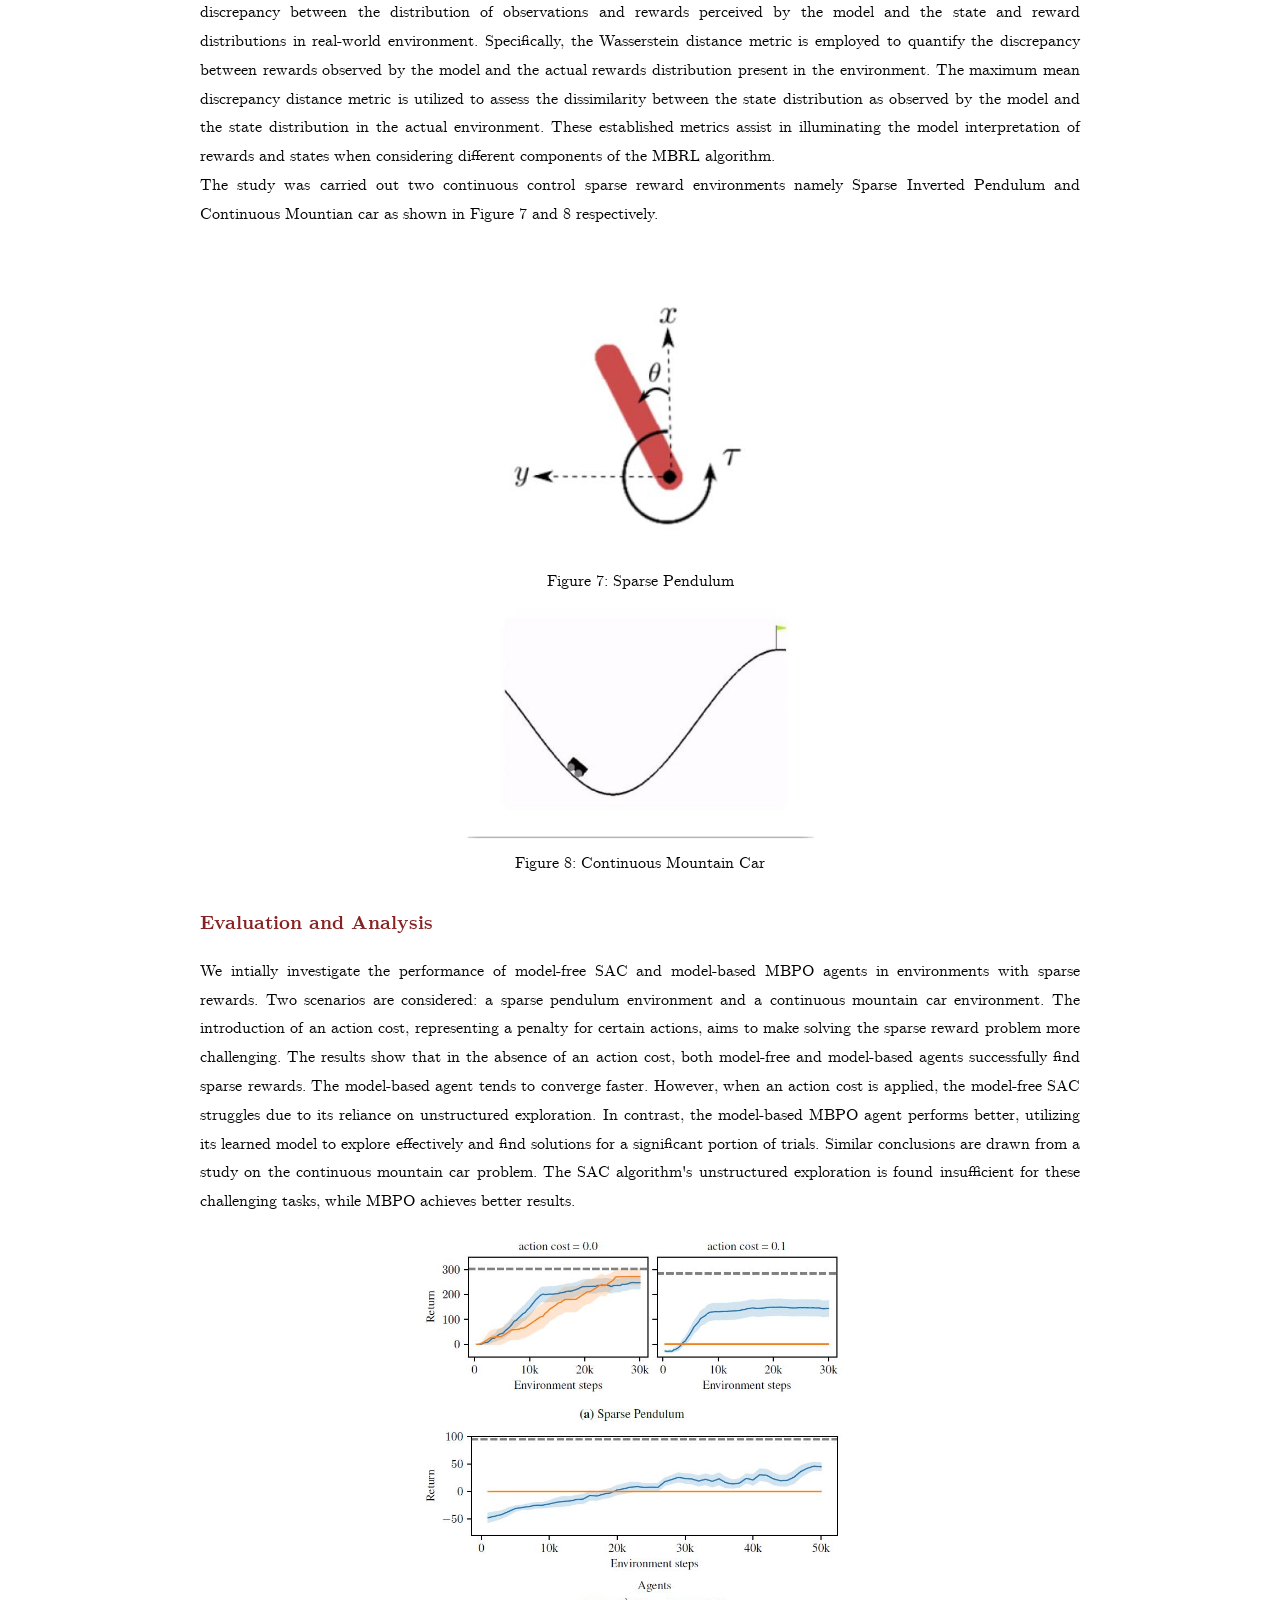
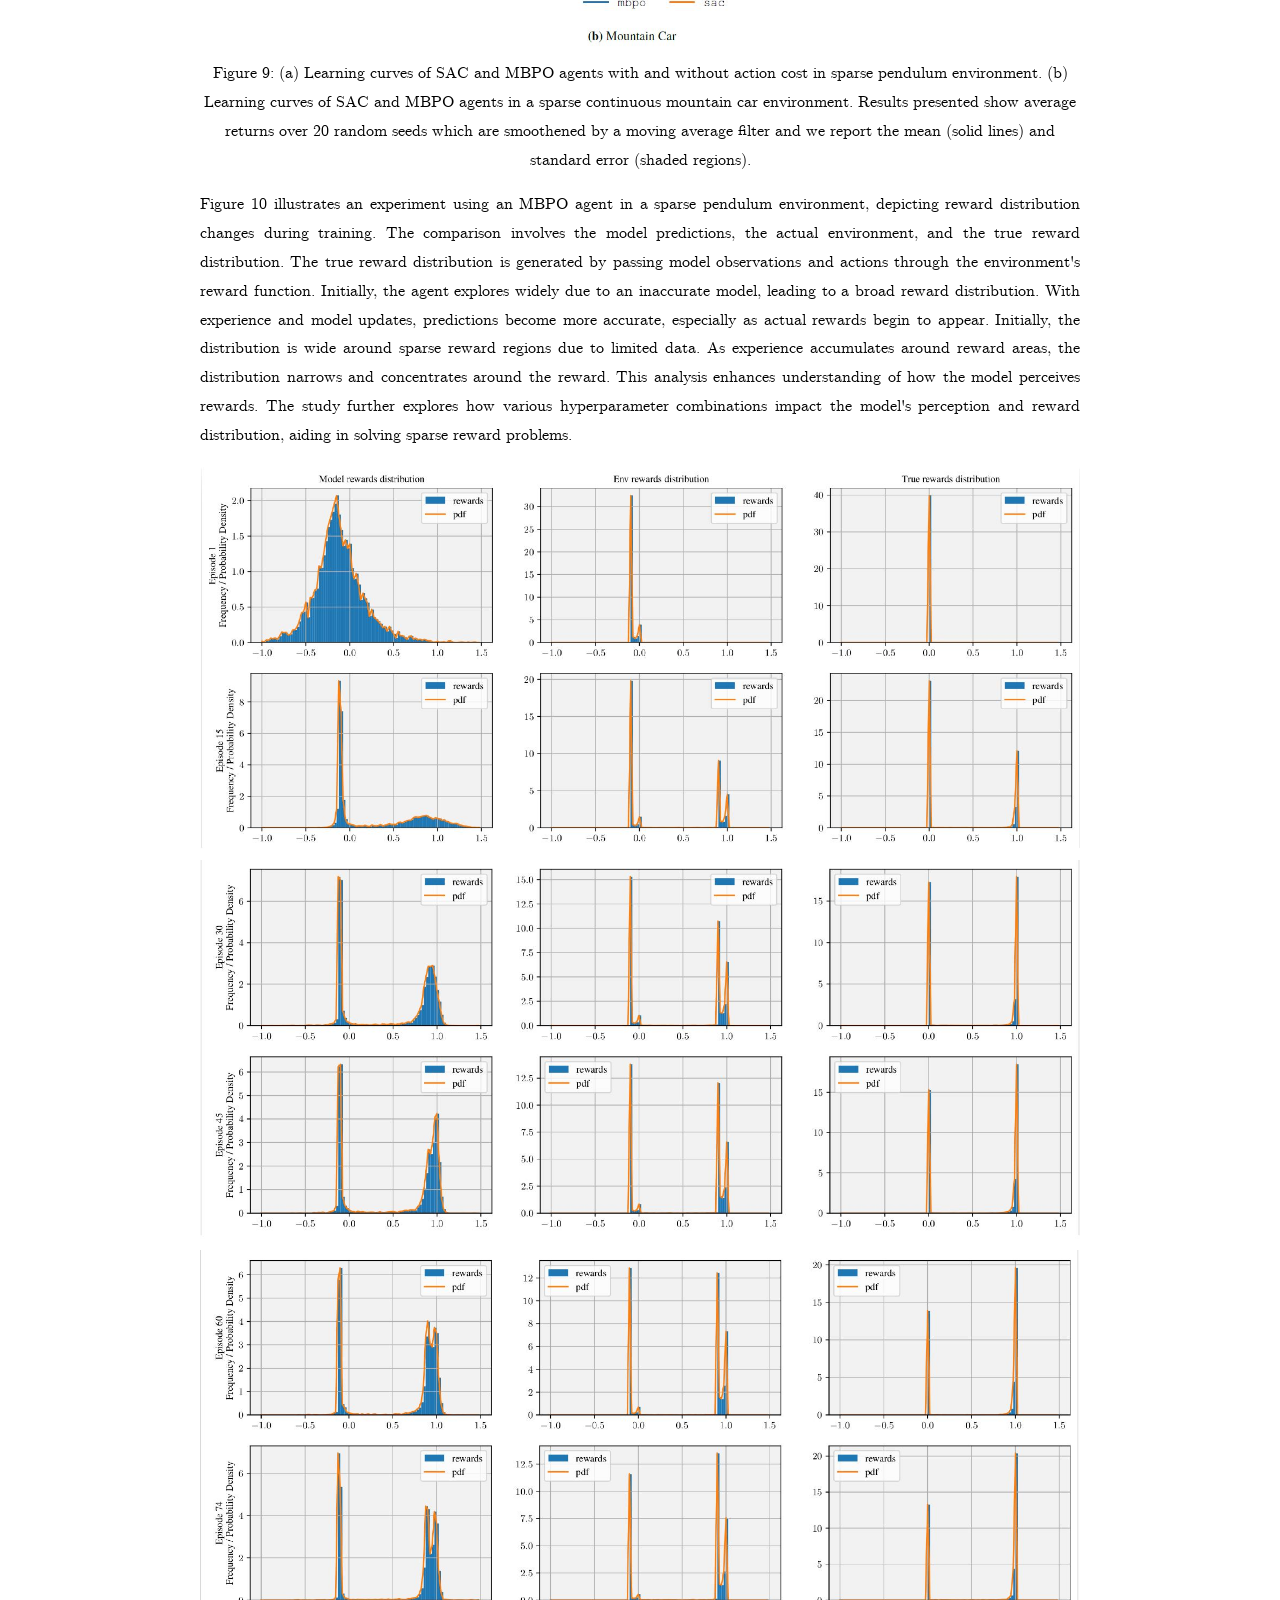
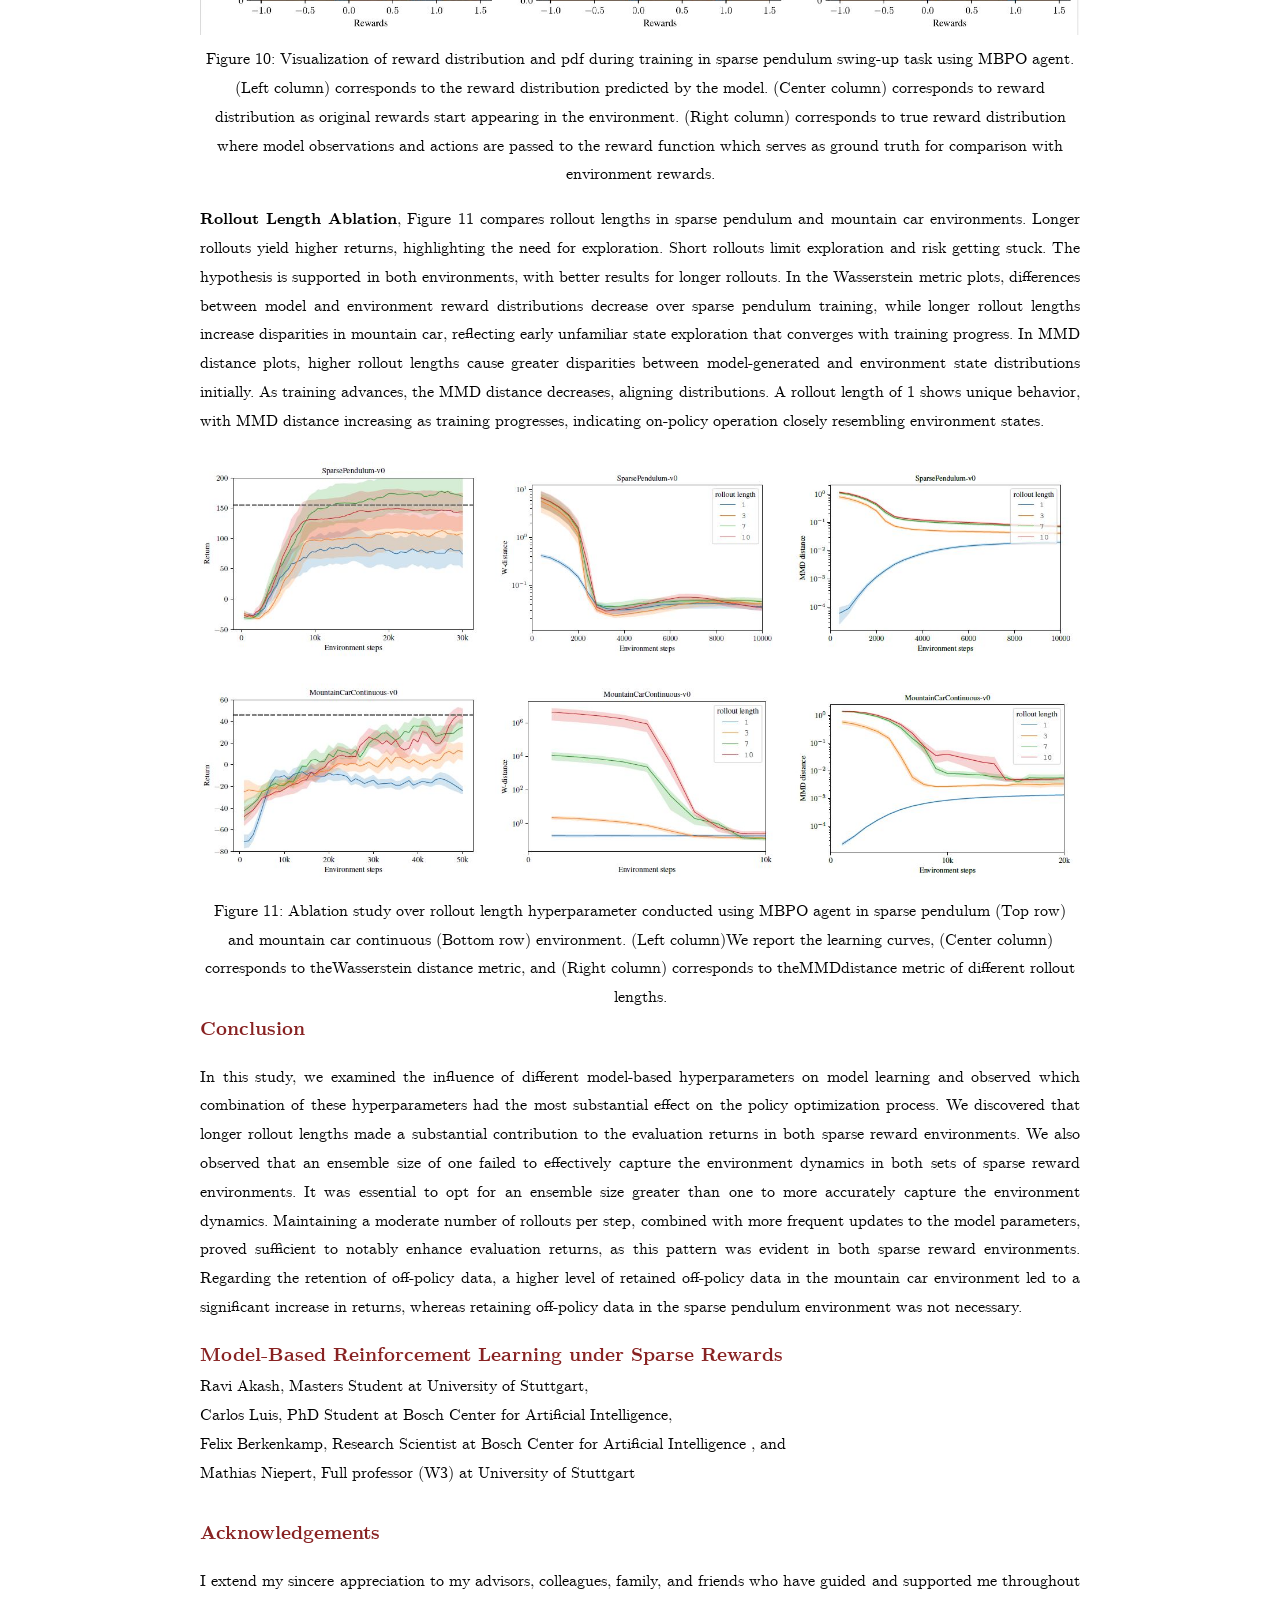
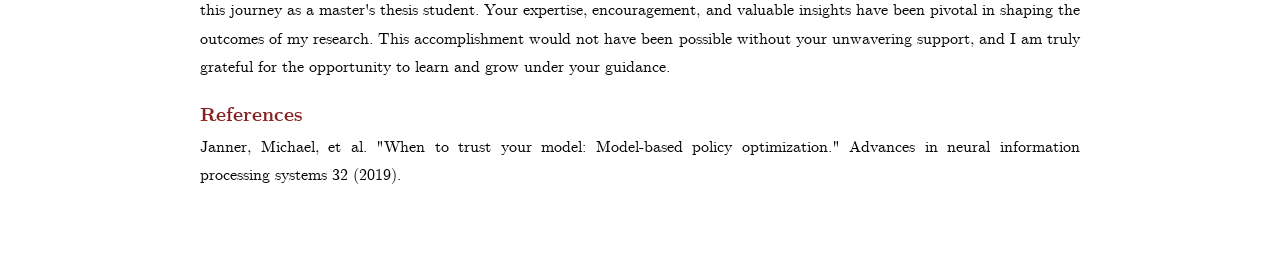
==== commit 5d910bb3: "rl ablation" ====
--- a/index.html
+++ b/index.html
@@ -277,6 +277,29 @@
     which serves as ground truth for comparison with environment rewards. </figcaption>
 </center>
 
+<div class="text">
+  <p>
+    <strong>Rollout Length Ablation</strong>, Figure 11 compares rollout lengths in sparse pendulum and mountain 
+    car environments. Longer rollouts yield higher returns, highlighting the need for exploration. Short rollouts 
+    limit exploration and risk getting stuck. The hypothesis is supported in both environments, with better results 
+    for longer rollouts. In the Wasserstein metric plots, differences between model and environment reward distributions 
+    decrease over sparse pendulum training, while longer rollout lengths increase disparities in mountain car, reflecting 
+    early unfamiliar state exploration that converges with training progress. In MMD distance plots, higher rollout lengths 
+    cause greater disparities between model-generated and environment state distributions initially. As training advances, 
+    the MMD distance decreases, aligning distributions. A rollout length of 1 shows unique behavior, with MMD distance increasing 
+    as training progresses, indicating on-policy operation closely resembling environment states.
+  </p>
+</div>
+
+<center>
+  <img src="images/rl.JPG" alt="rollout length ablation" width="100%" height="auto">
+  <figcaption>Figure 11: Ablation study over rollout length hyperparameter conducted using MBPO agent
+    in sparse pendulum (Top row) and mountain car continuous (Bottom row)
+    environment. (Left column)We report the learning curves, (Center column) corresponds
+    to theWasserstein distance metric, and (Right column) corresponds to theMMDdistance
+    metric of different rollout lengths. </figcaption>
+</center>
+
 
 <div class="header">Conclusion</div>
 <p>
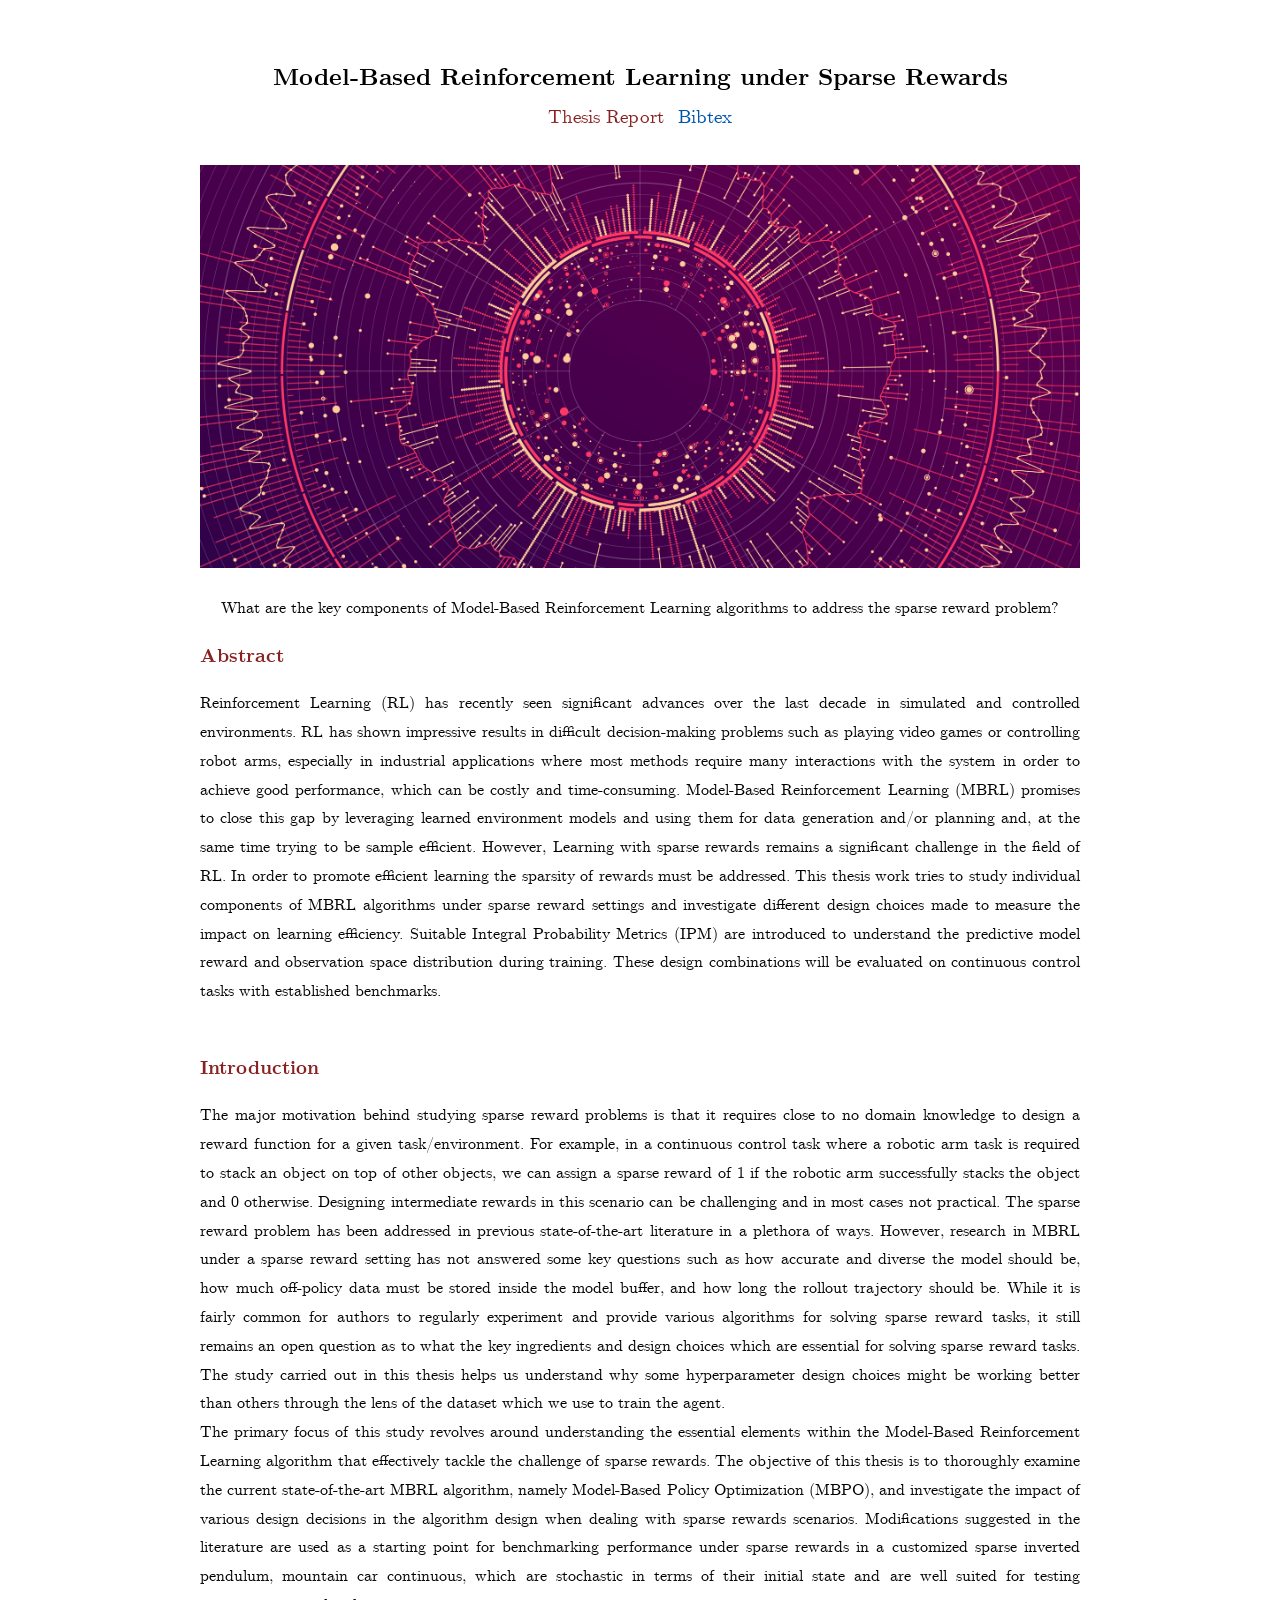
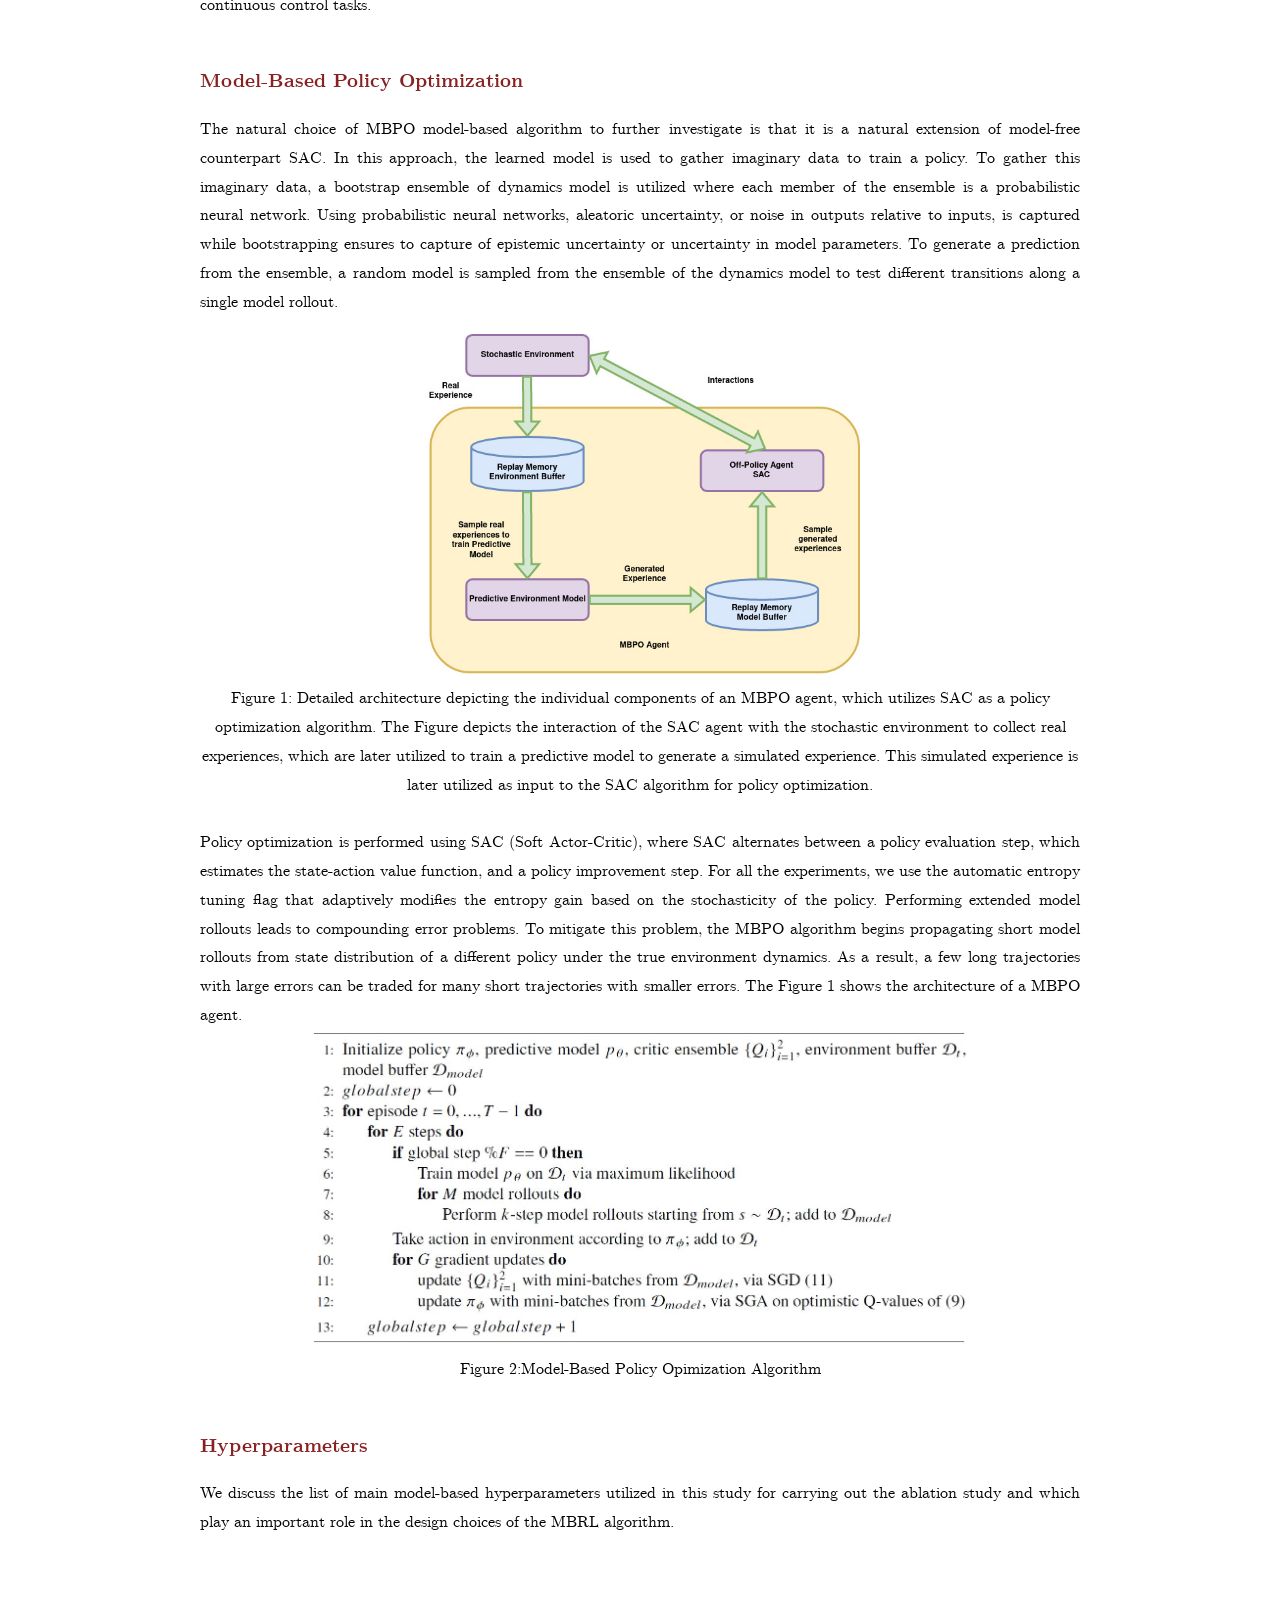
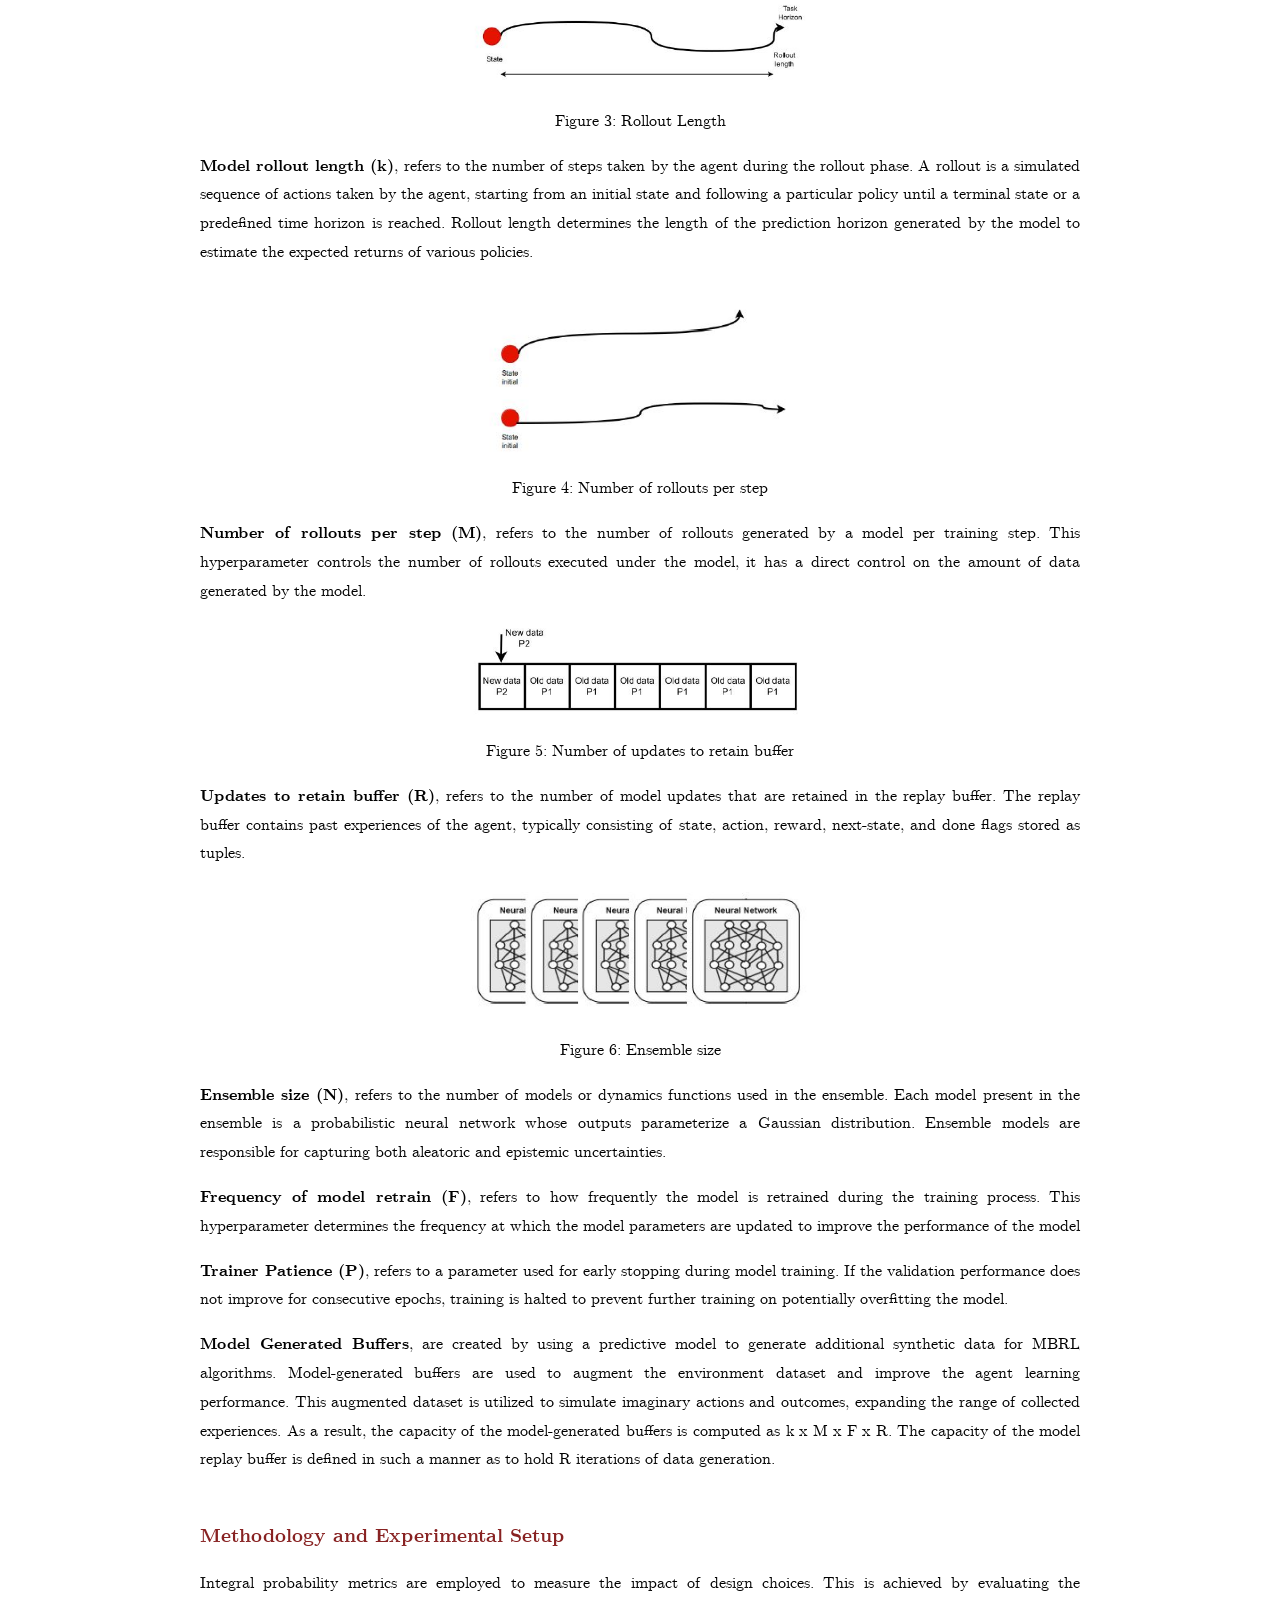
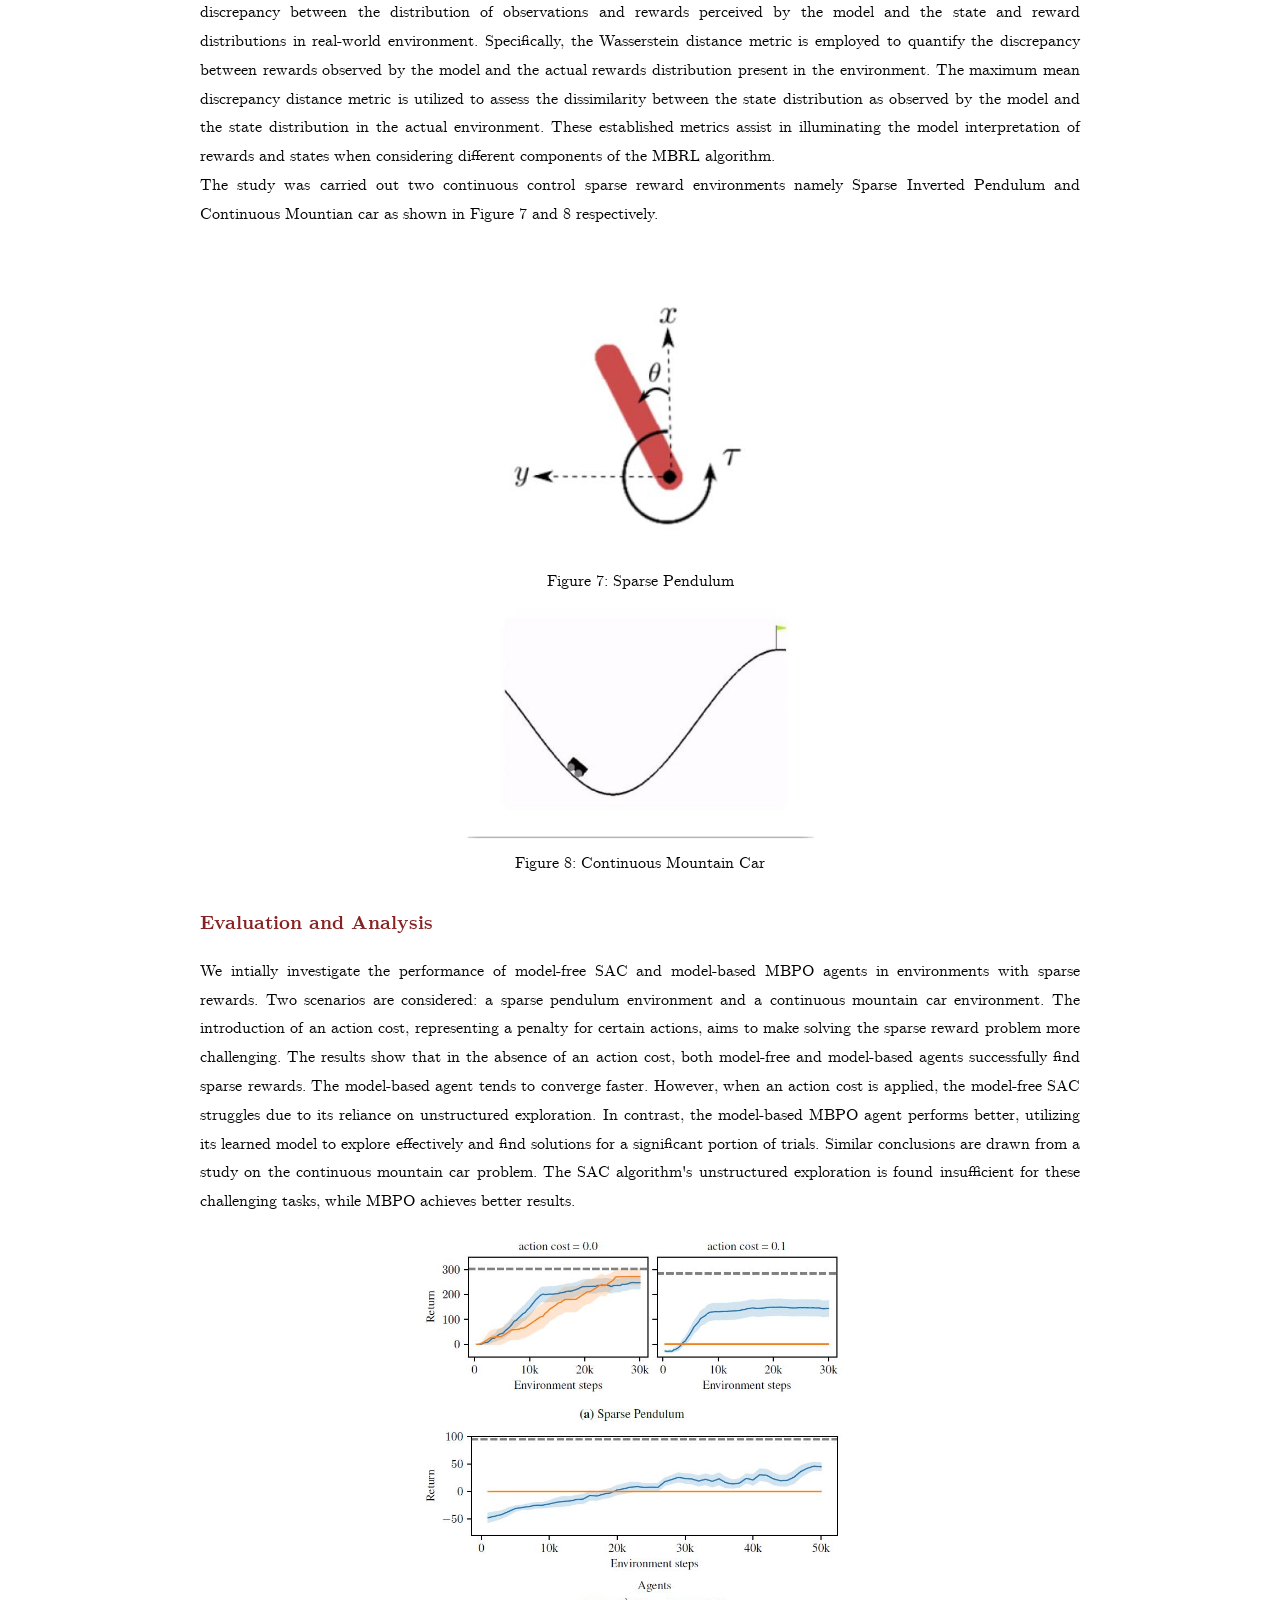
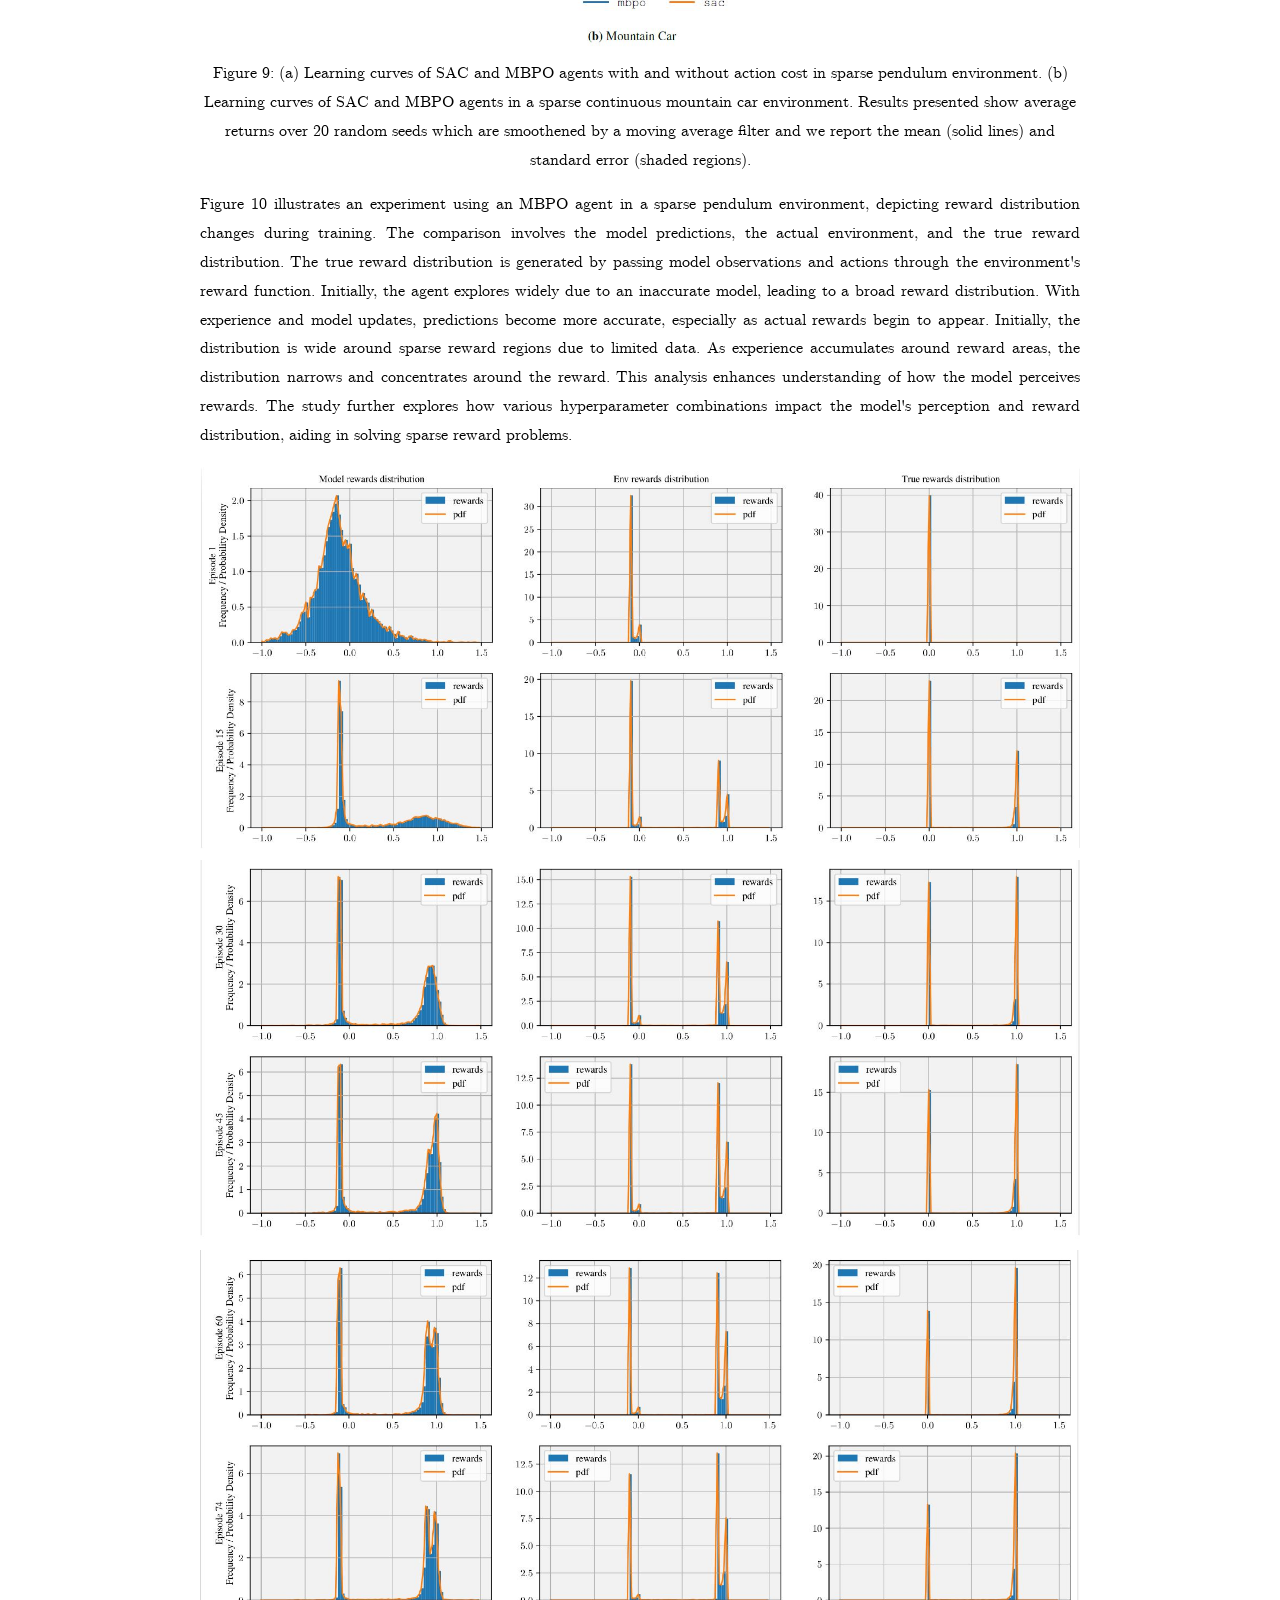
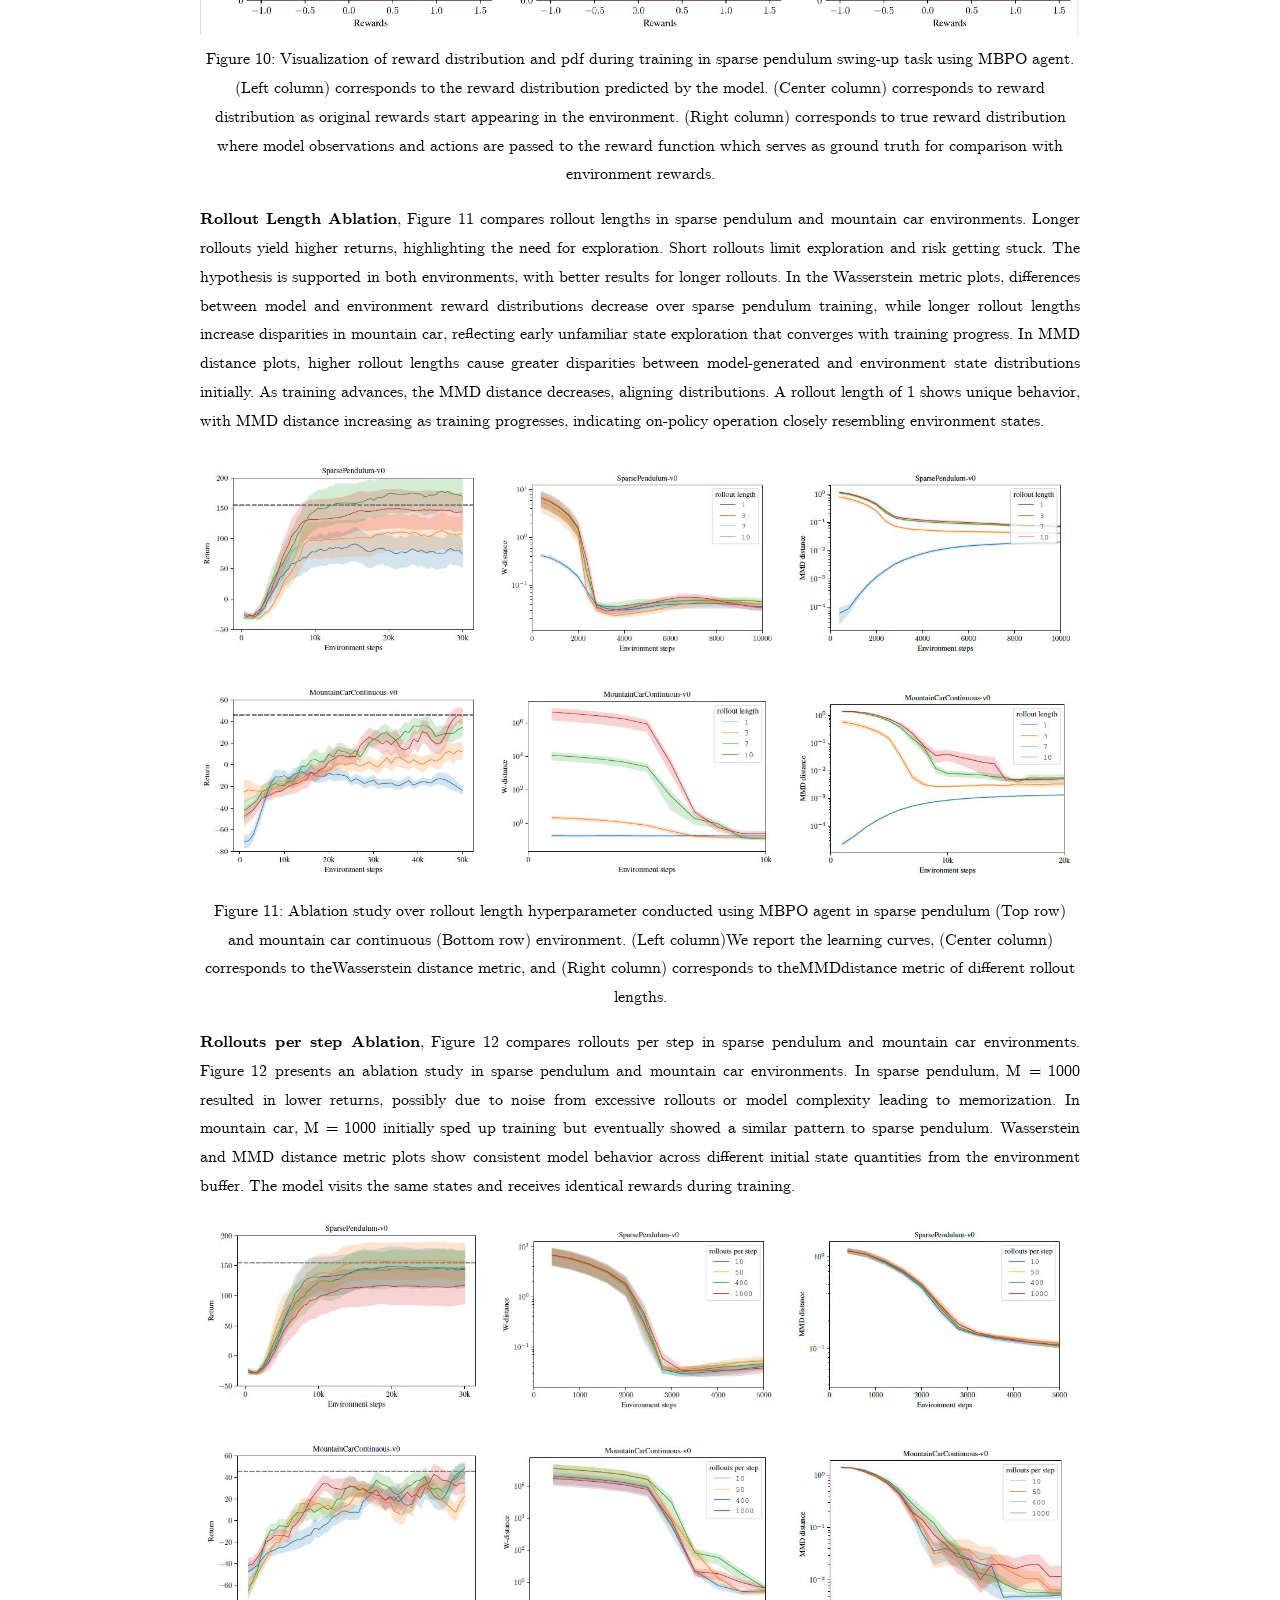
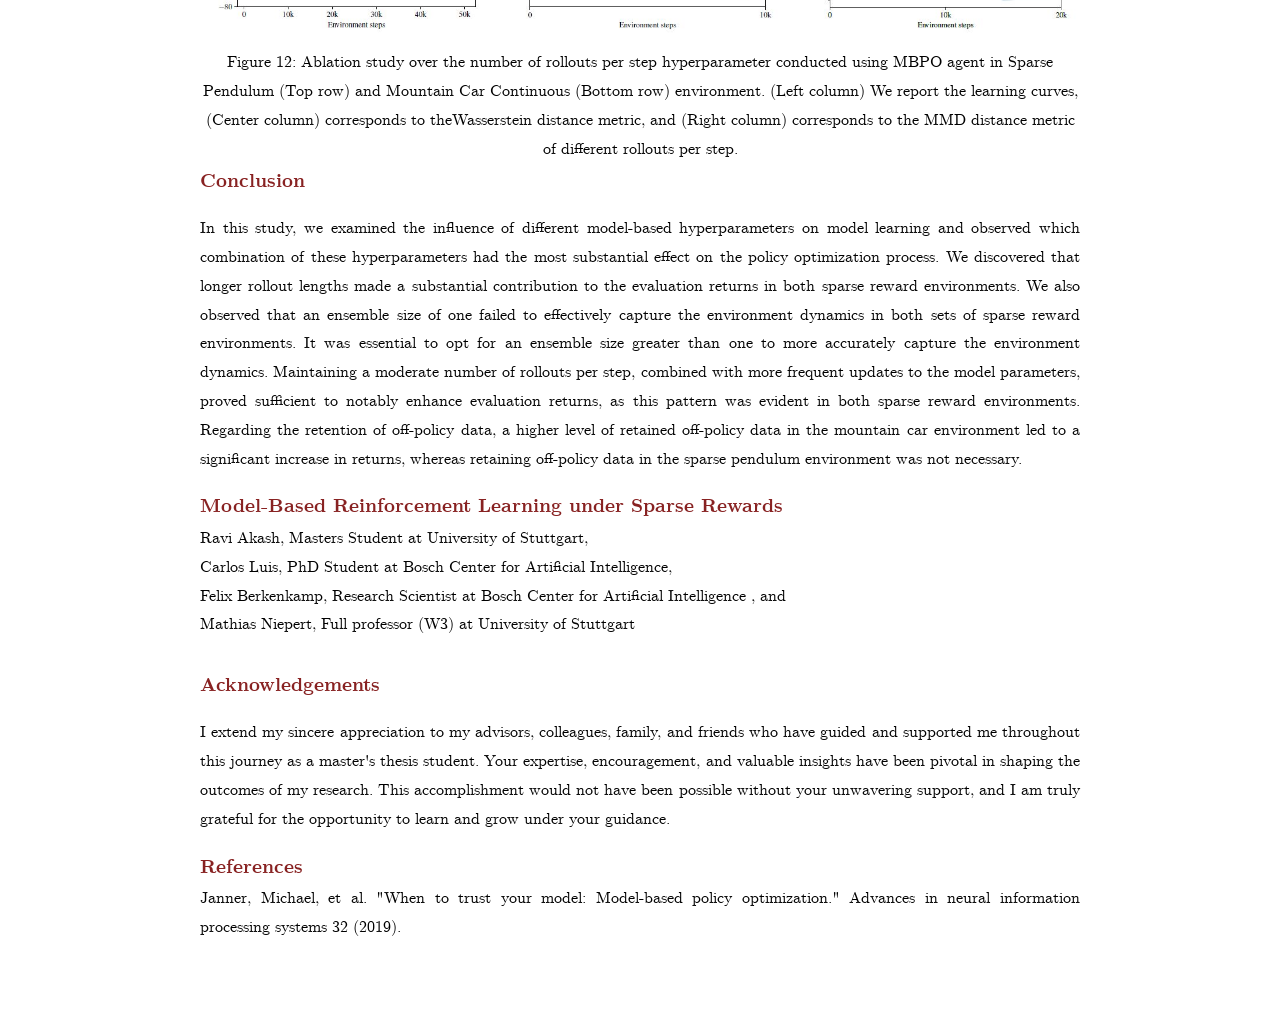
==== commit d93398f8: "new additions" ====
--- a/index.html
+++ b/index.html
@@ -301,6 +301,26 @@
 </center>
 
 
+<div class="text">
+  <p>
+    <strong>Rollouts per step Ablation</strong>, Figure 12 compares rollouts per step in sparse pendulum and mountain 
+    car environments. Figure 12 presents an ablation study in sparse pendulum and mountain car environments. In sparse
+    pendulum, M = 1000 resulted in lower returns, possibly due to noise from excessive rollouts or model complexity leading 
+    to memorization. In mountain car, M = 1000 initially sped up training but eventually showed a similar pattern to sparse pendulum. 
+    Wasserstein and MMD distance metric plots show consistent model behavior across different initial state quantities from the environment 
+    buffer. The model visits the same states and receives identical rewards during training.
+  </p>
+</div>
+
+<center>
+  <img src="images/rps.JPG" alt="rollout length ablation" width="100%" height="auto">
+  <figcaption>Figure 12: Ablation study over the number of rollouts per step hyperparameter conducted using
+    MBPO agent in Sparse Pendulum (Top row) and Mountain Car Continuous
+    (Bottom row) environment. (Left column) We report the learning curves, (Center
+    column) corresponds to theWasserstein distance metric, and (Right column) corresponds
+    to the MMD distance metric of different rollouts per step. </figcaption>
+</center>
+
 <div class="header">Conclusion</div>
 <p>
   In this study, we examined the influence of different model-based hyperparameters on model
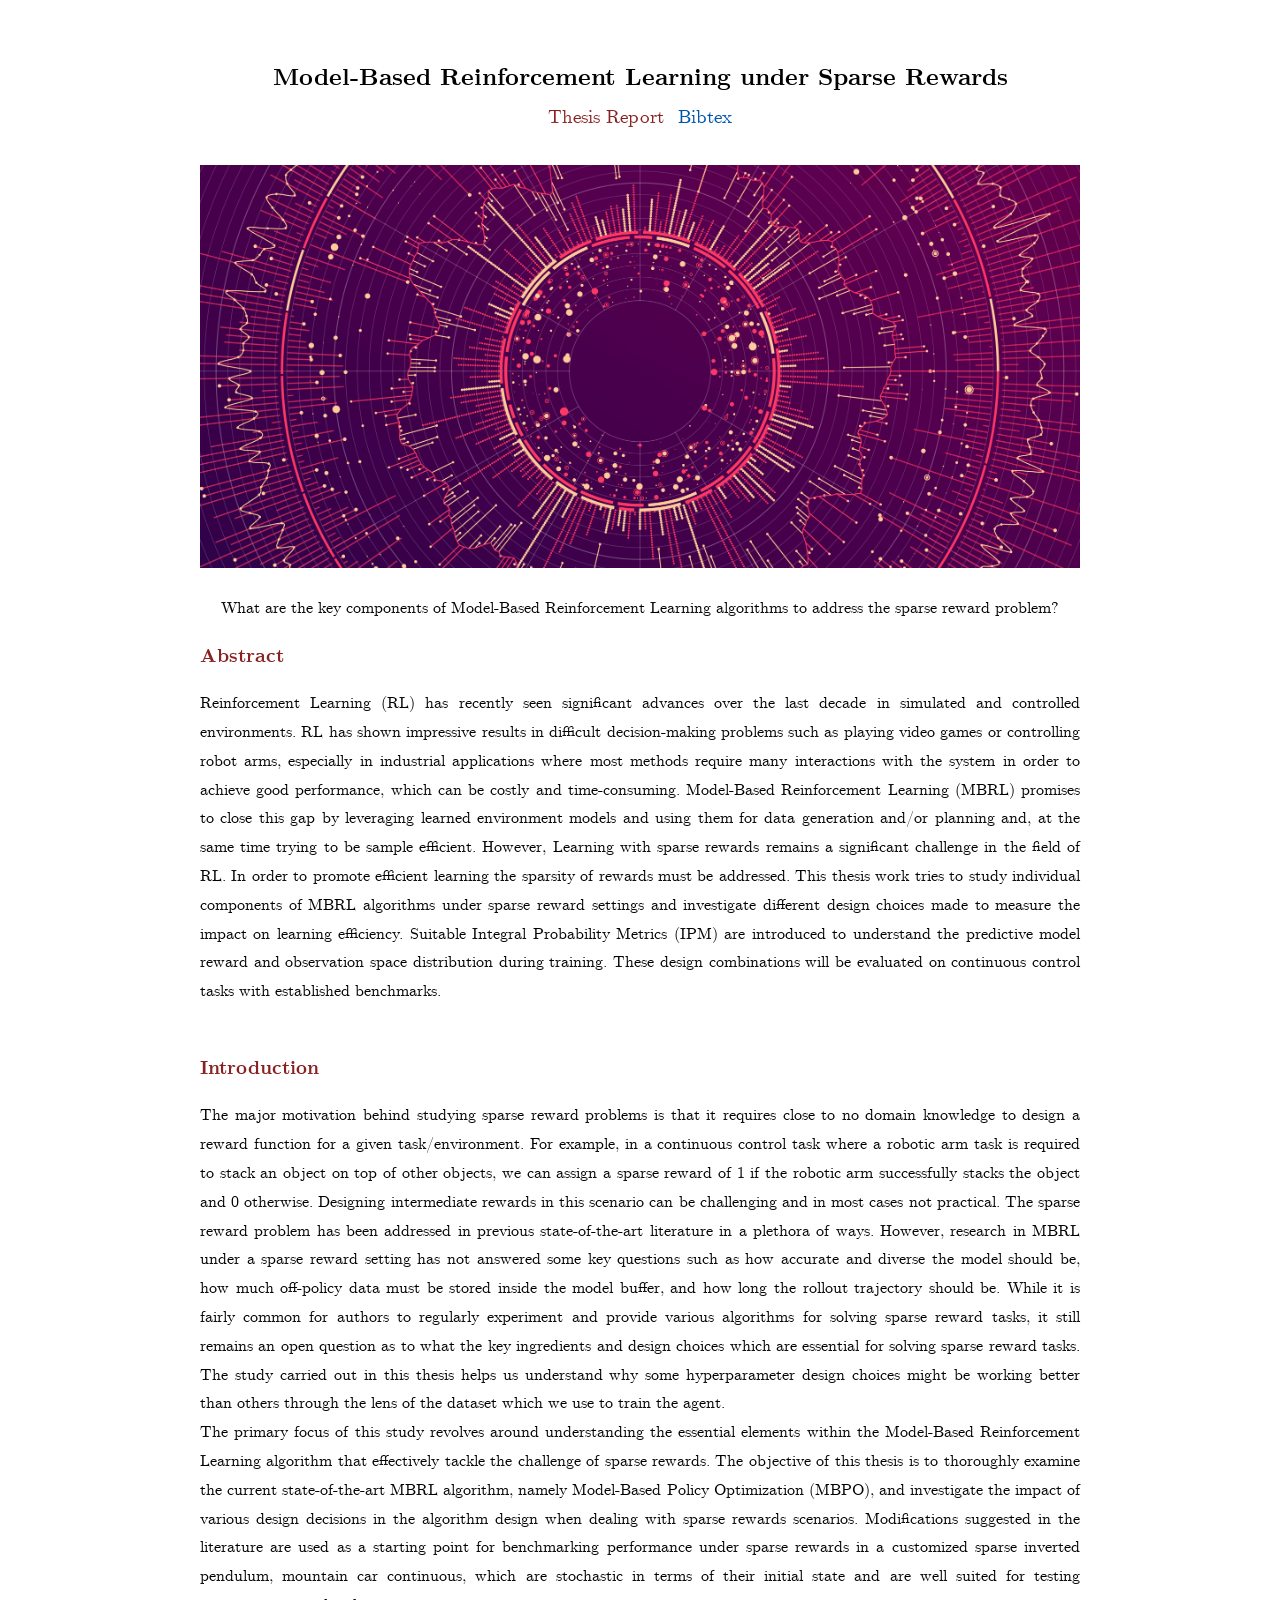
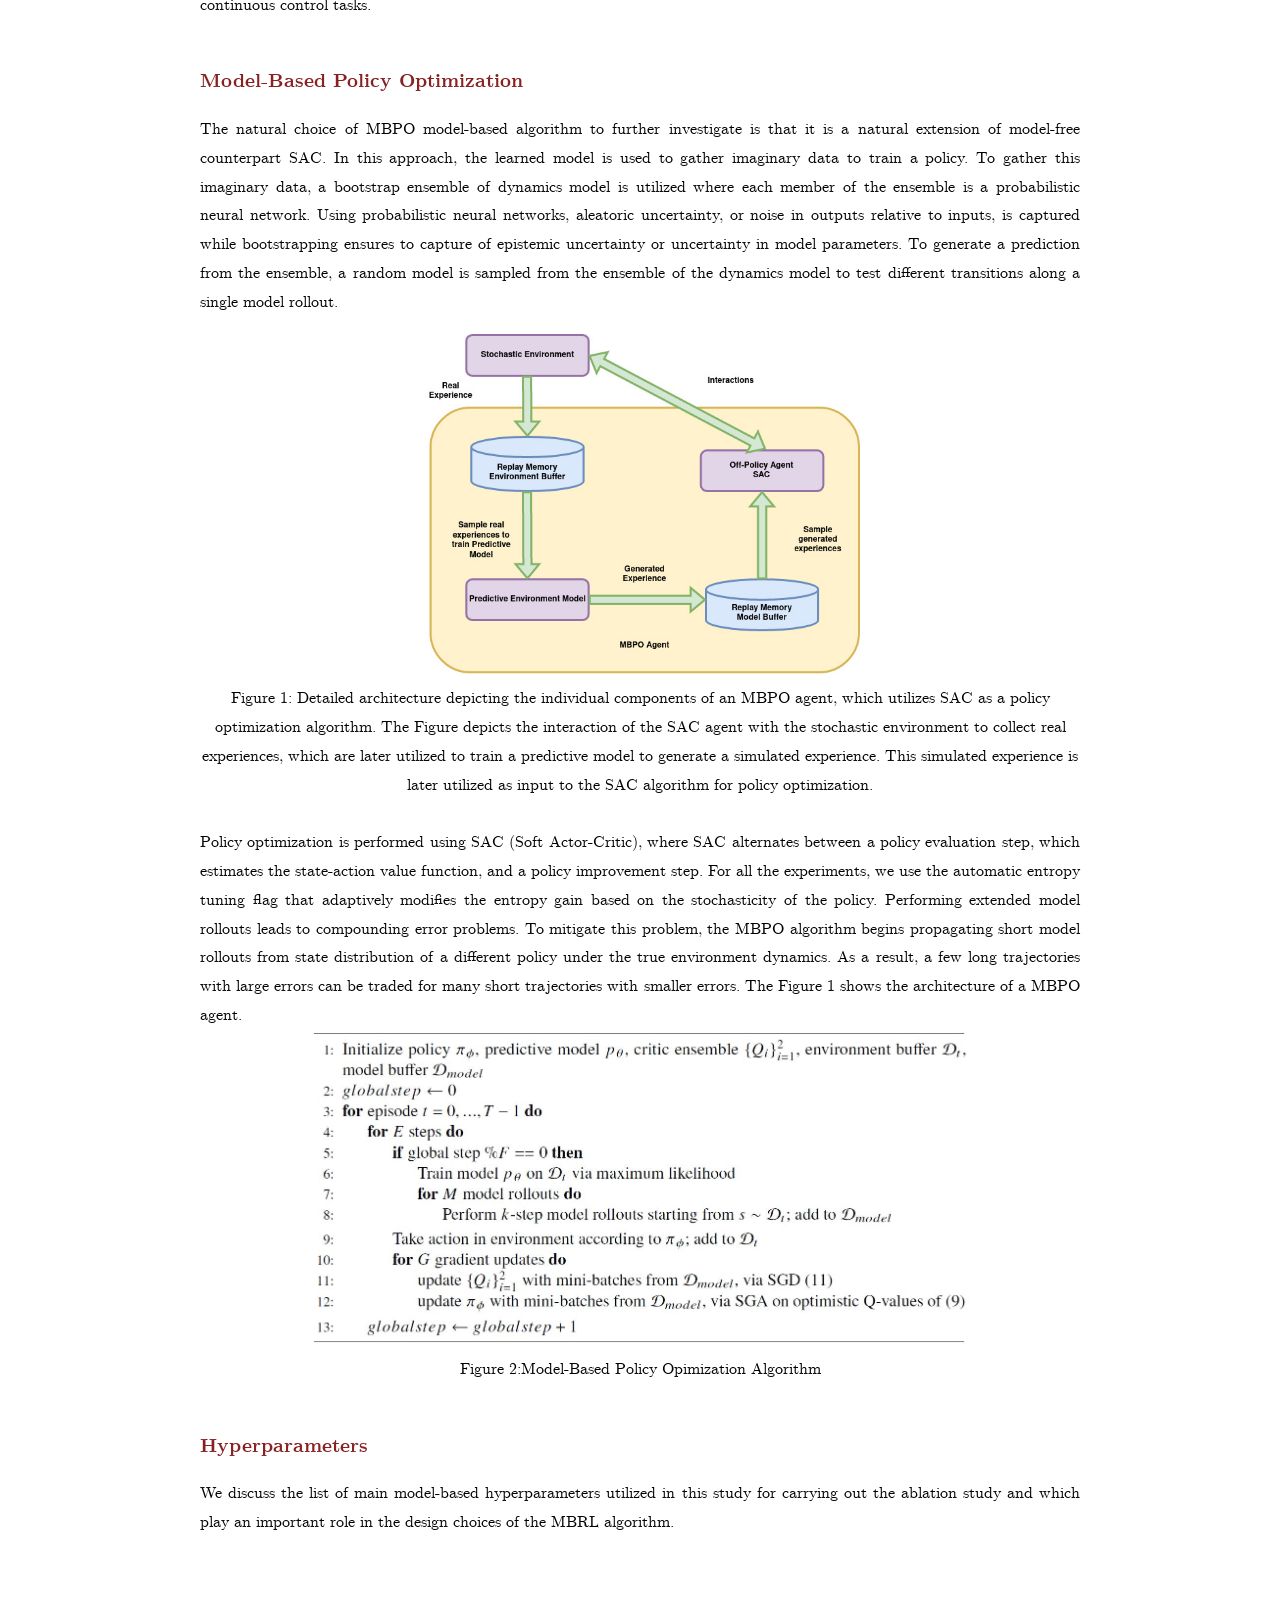
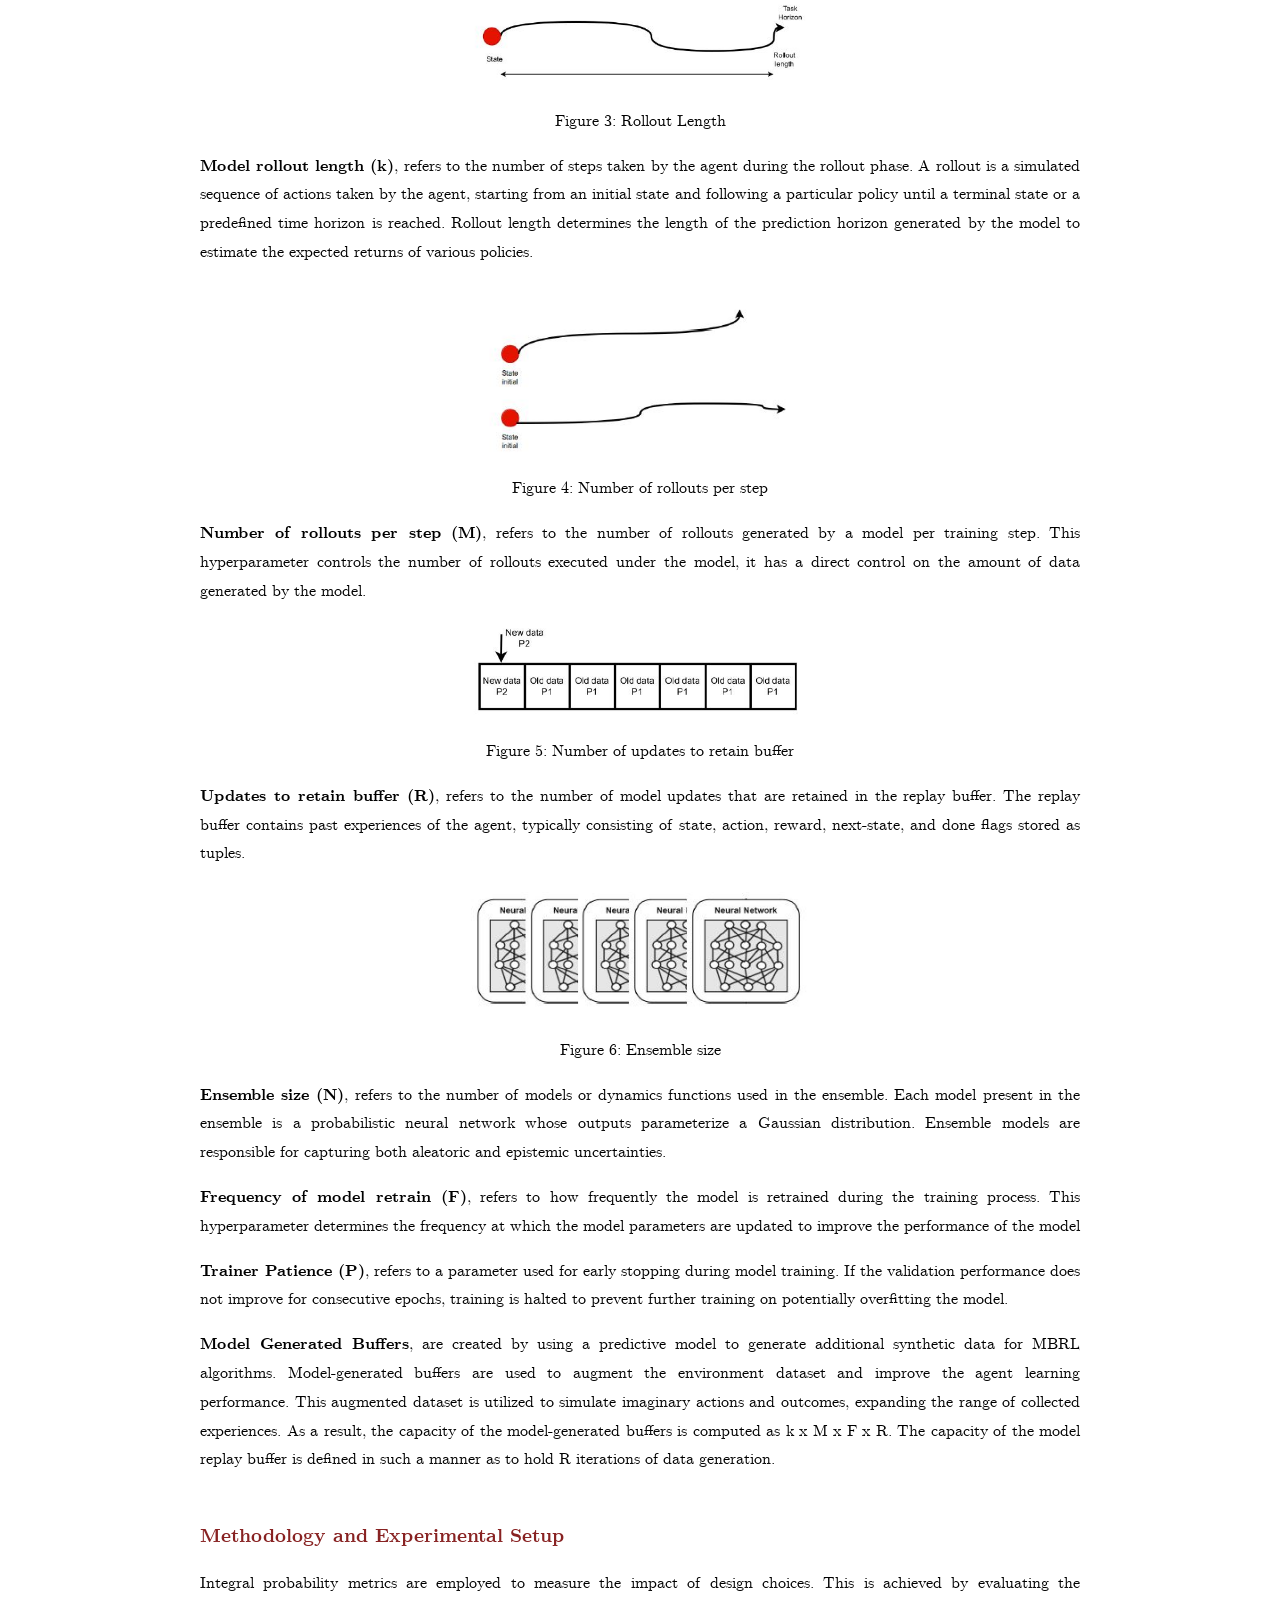
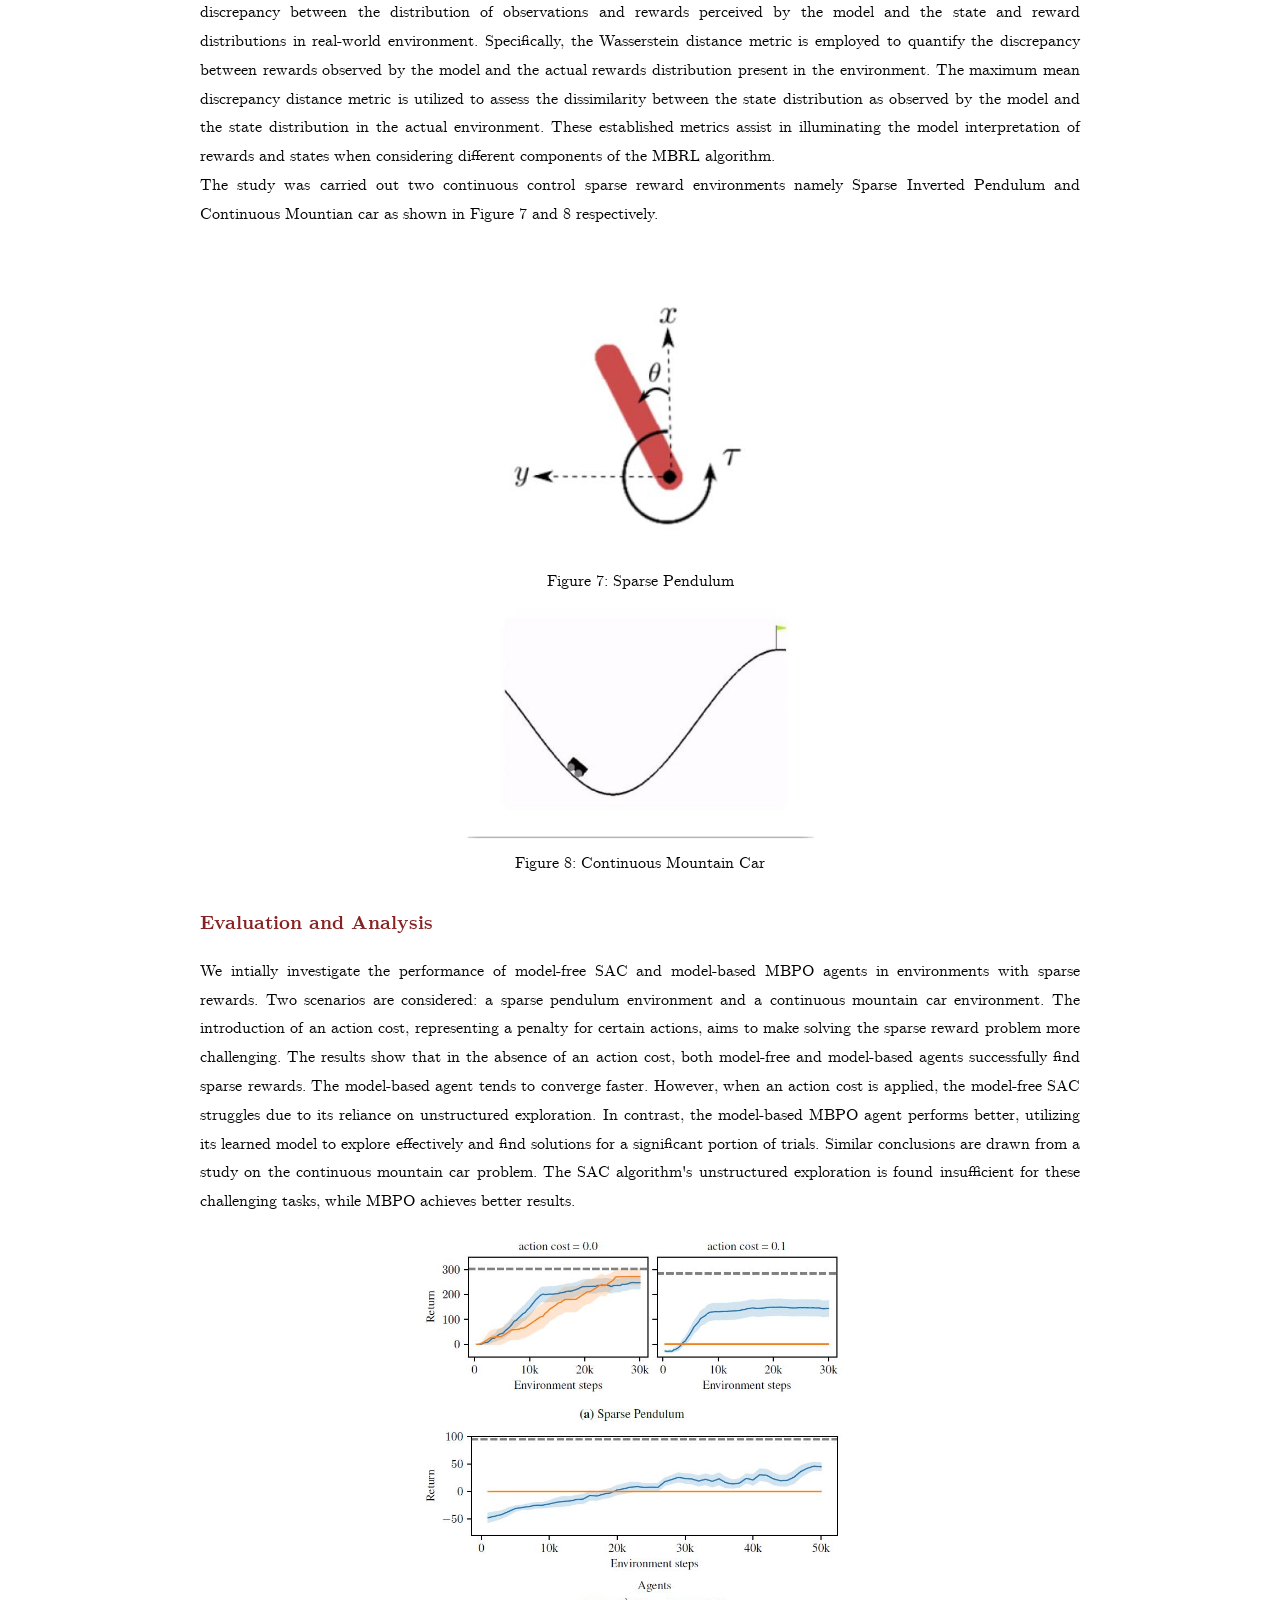
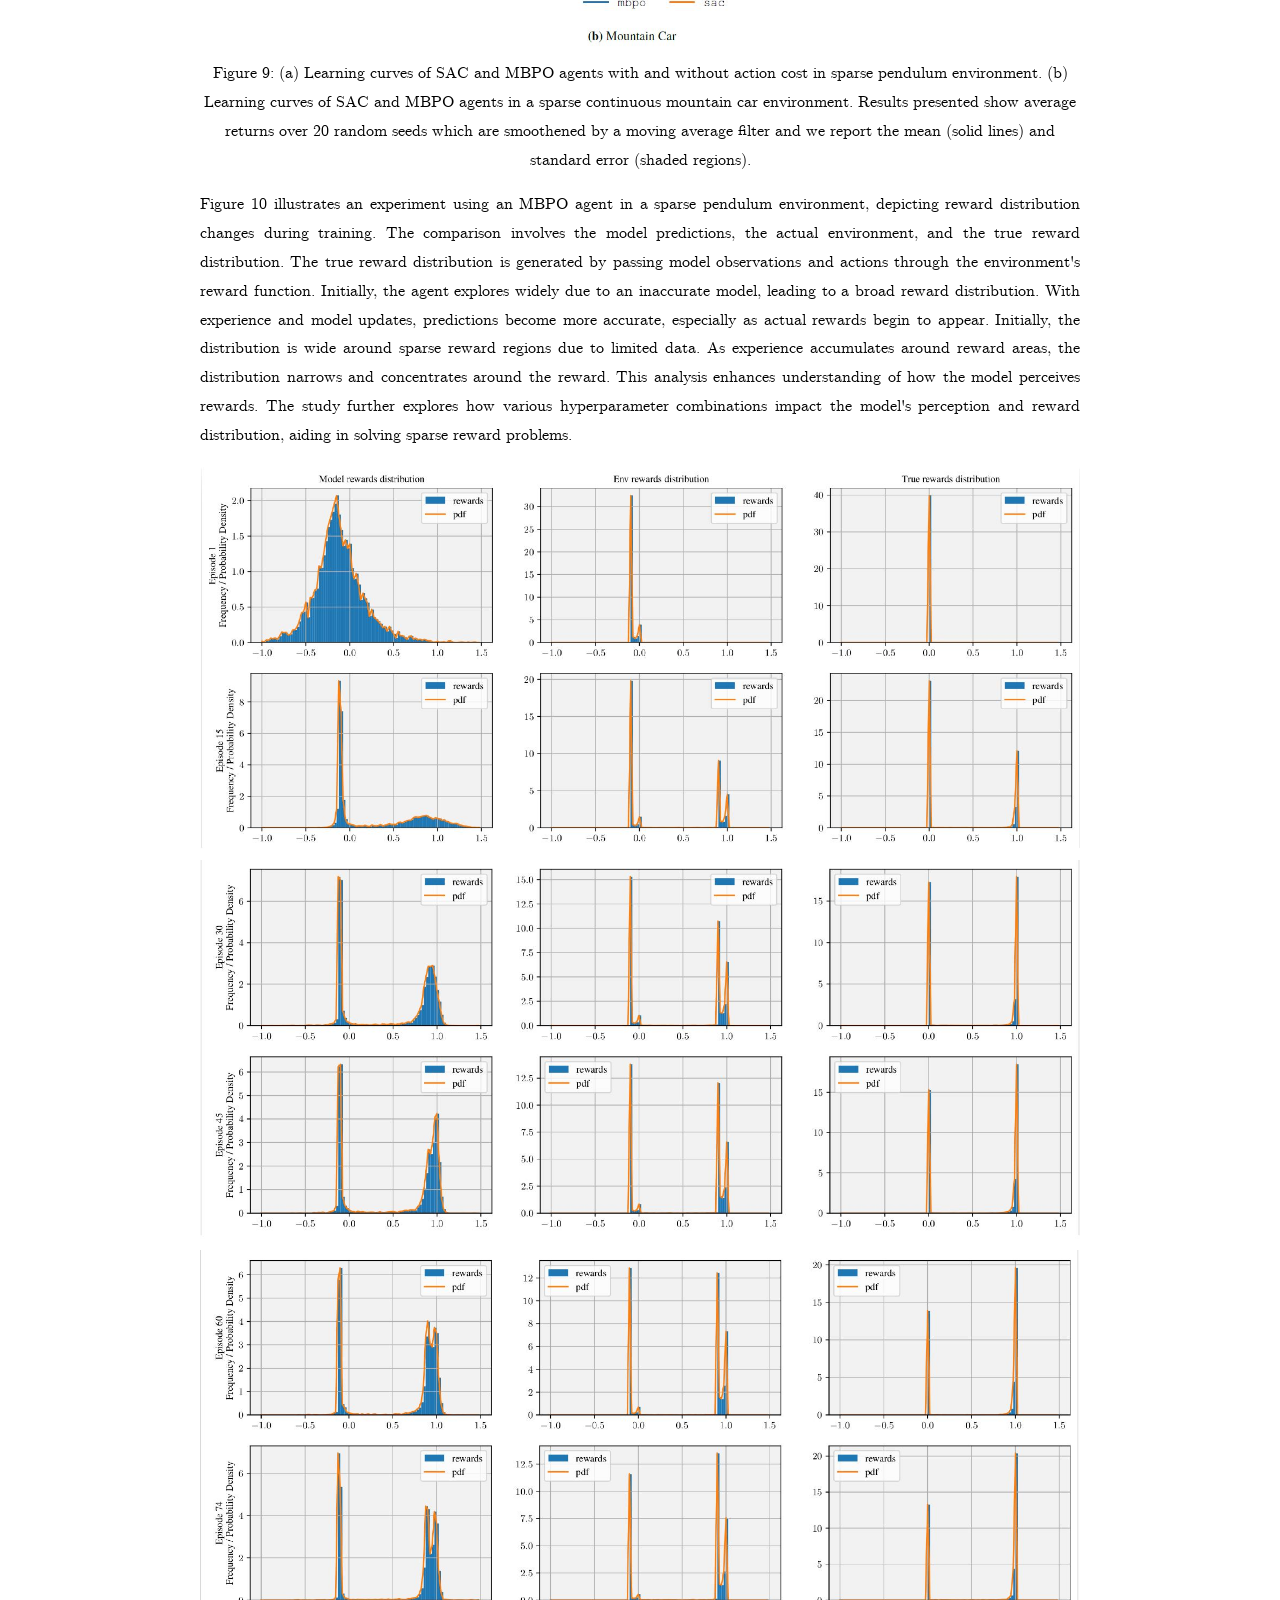
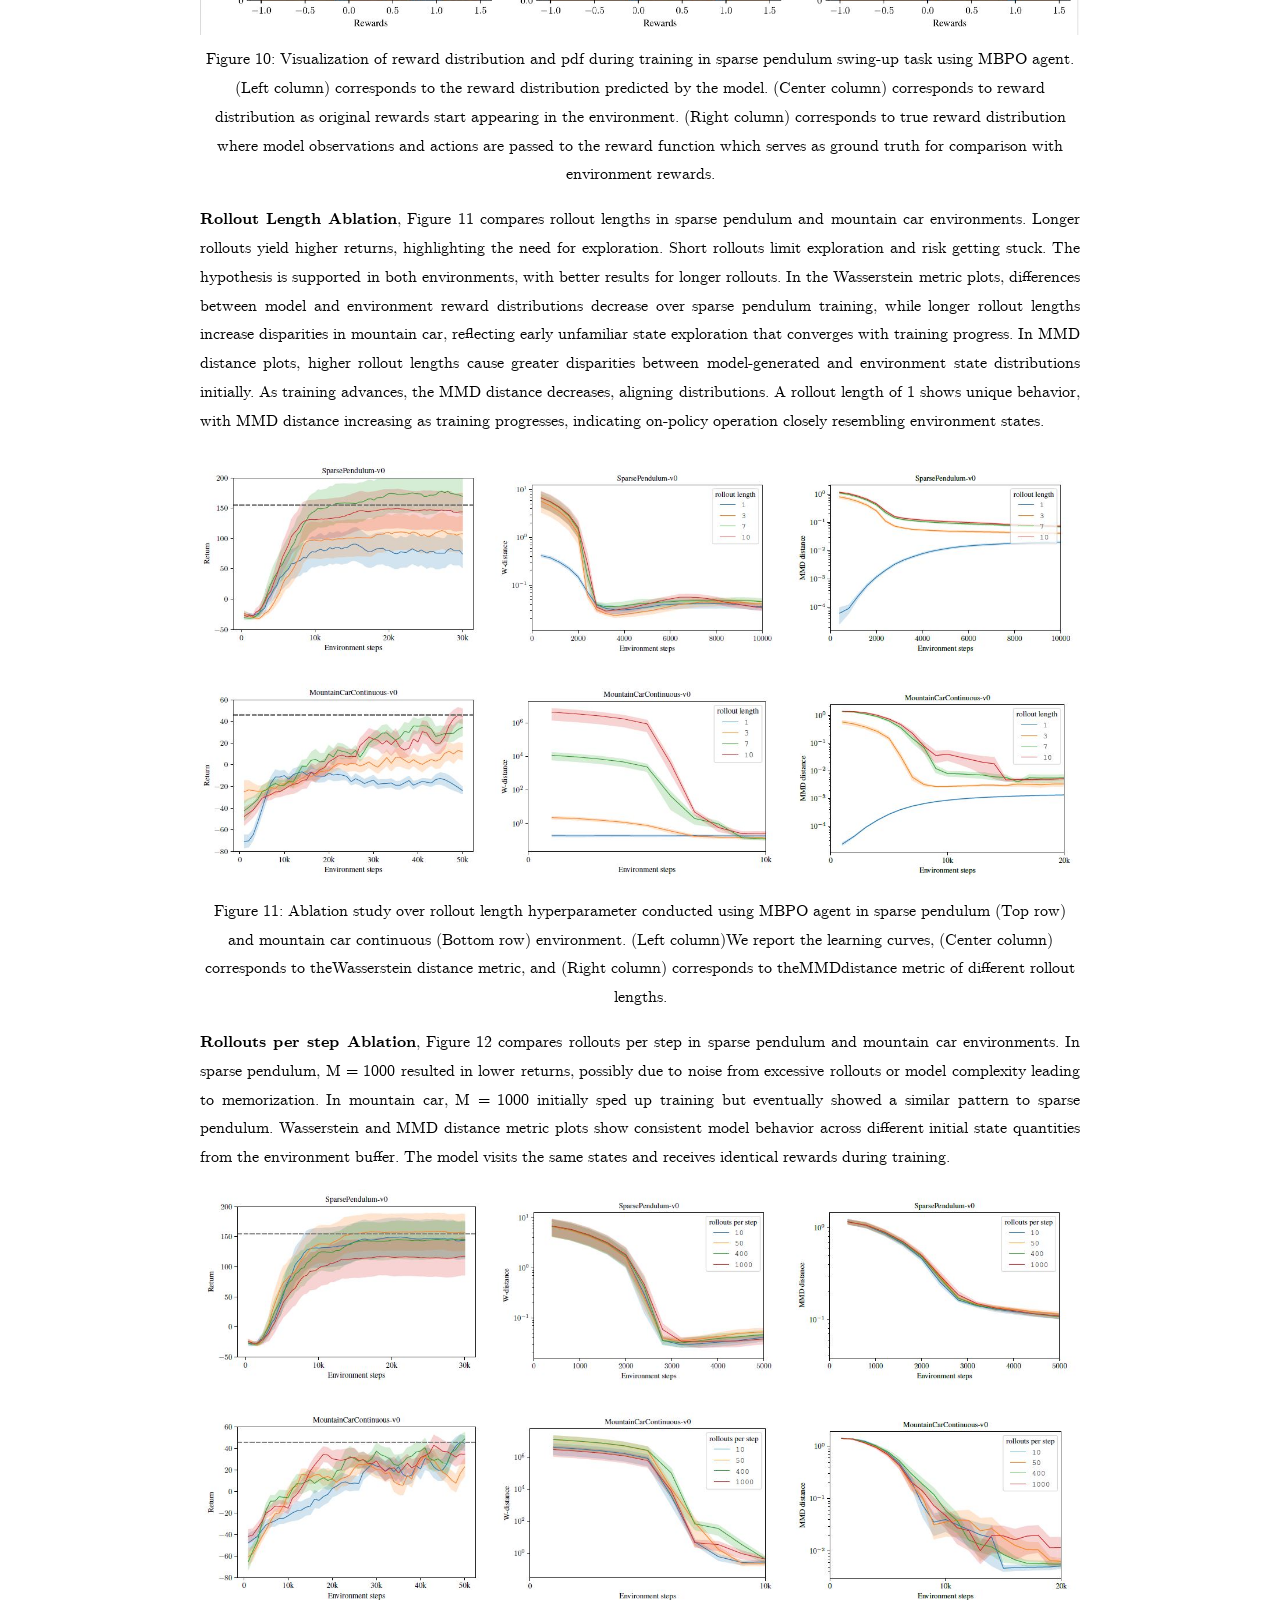
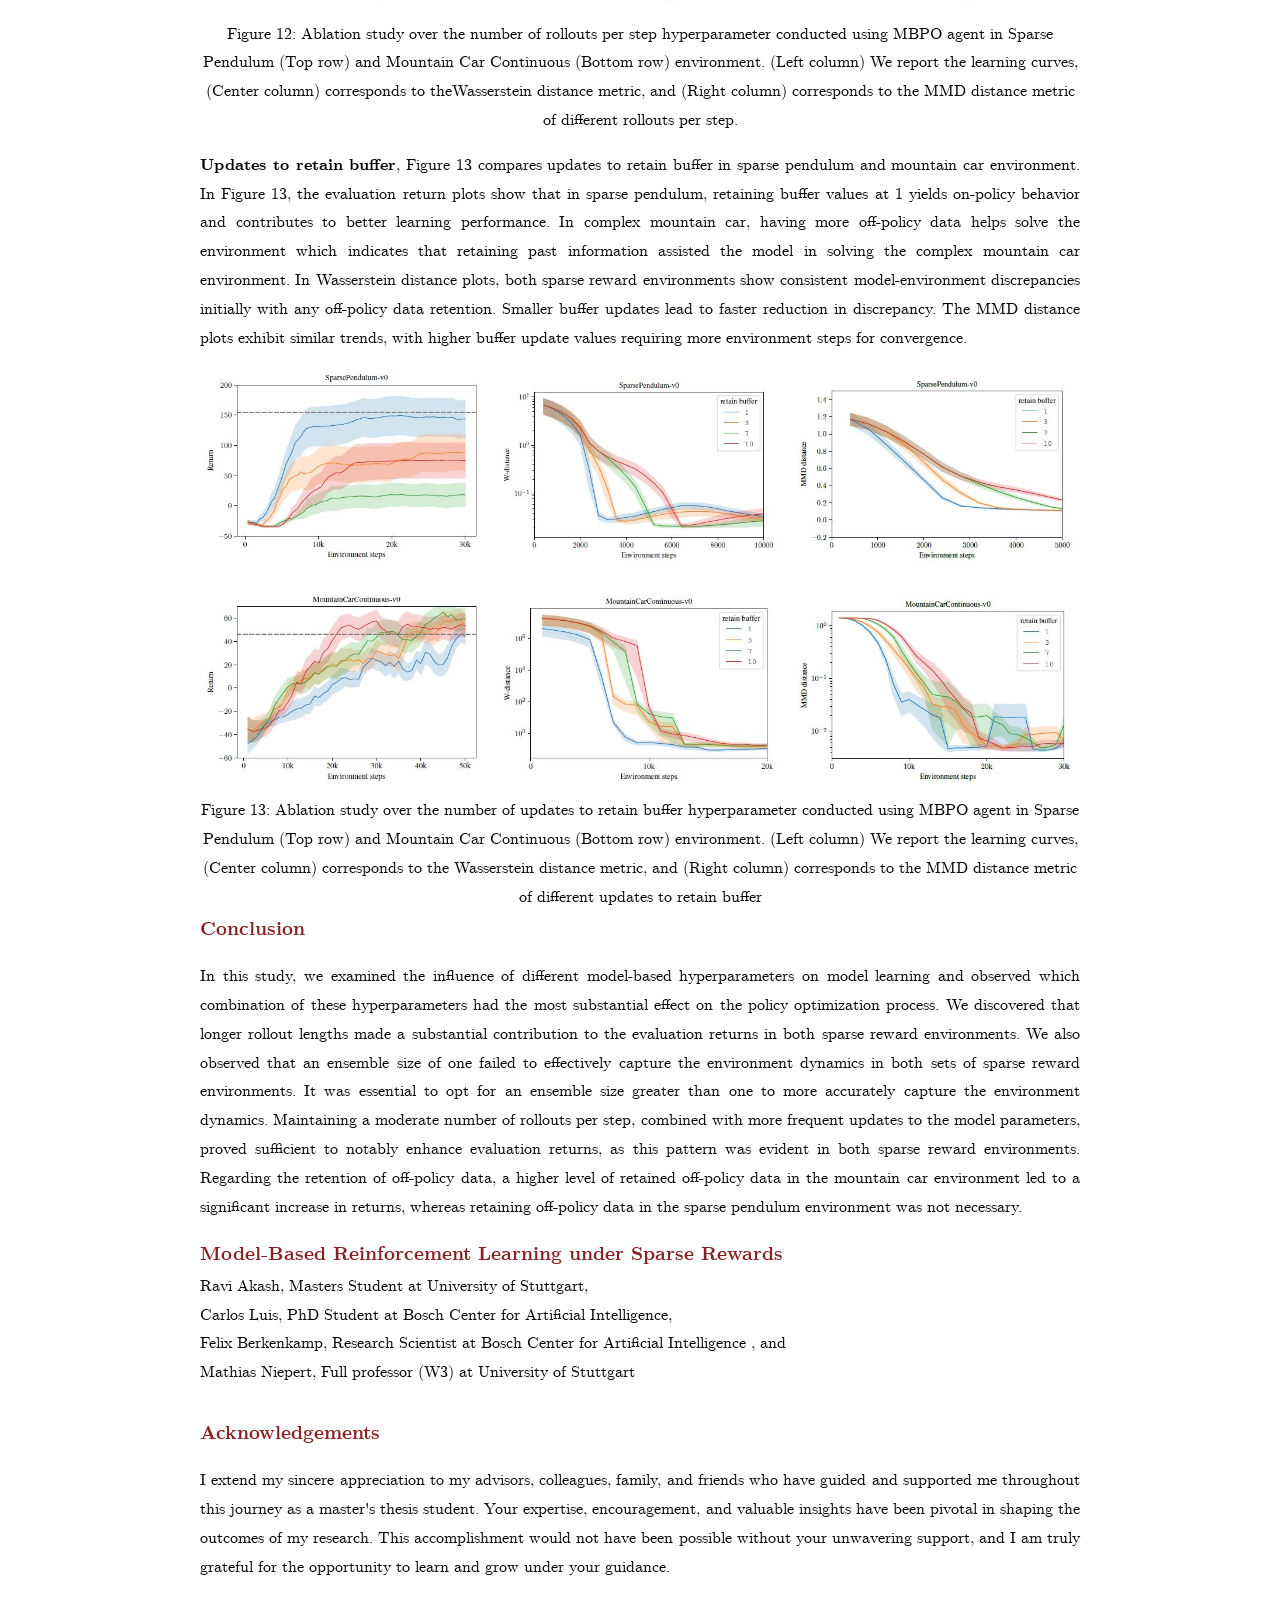
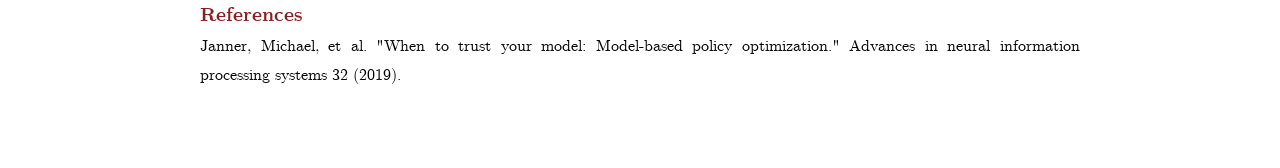
==== commit c79952ae: "urb" ====
--- a/index.html
+++ b/index.html
@@ -304,7 +304,7 @@
 <div class="text">
   <p>
     <strong>Rollouts per step Ablation</strong>, Figure 12 compares rollouts per step in sparse pendulum and mountain 
-    car environments. Figure 12 presents an ablation study in sparse pendulum and mountain car environments. In sparse
+    car environments. In sparse
     pendulum, M = 1000 resulted in lower returns, possibly due to noise from excessive rollouts or model complexity leading 
     to memorization. In mountain car, M = 1000 initially sped up training but eventually showed a similar pattern to sparse pendulum. 
     Wasserstein and MMD distance metric plots show consistent model behavior across different initial state quantities from the environment 
@@ -319,6 +319,27 @@
     (Bottom row) environment. (Left column) We report the learning curves, (Center
     column) corresponds to theWasserstein distance metric, and (Right column) corresponds
     to the MMD distance metric of different rollouts per step. </figcaption>
+</center>
+
+<div class="text">
+  <p>
+    <strong>Updates to retain buffer</strong>, Figure 13 compares updates to retain buffer in sparse pendulum and mountain 
+    car environment. In Figure 13, the evaluation return plots show that in sparse pendulum, retaining buffer values at 1 yields 
+    on-policy behavior and contributes to better learning performance. In complex mountain car, having more off-policy data helps solve 
+    the environment which indicates that retaining past information assisted the model in solving the complex mountain car environment. 
+    In Wasserstein distance plots, both sparse reward environments show consistent model-environment discrepancies initially with any 
+    off-policy data retention. Smaller buffer updates lead to faster reduction in discrepancy. The MMD distance plots exhibit similar trends,
+    with higher buffer update values requiring more environment steps for convergence.
+  </p>
+</div>
+
+<center>
+  <img src="images/urb.JPG" alt="updates to retain buffer" width="100%" height="auto">
+  <figcaption>Figure 13: Ablation study over the number of updates to retain buffer hyperparameter conducted using
+    MBPO agent in Sparse Pendulum (Top row) and Mountain Car Continuous
+    (Bottom row) environment. (Left column) We report the learning curves, (Center column)
+    corresponds to the Wasserstein distance metric, and (Right column) corresponds
+    to the MMD distance metric of different updates to retain buffer </figcaption>
 </center>
 
 <div class="header">Conclusion</div>
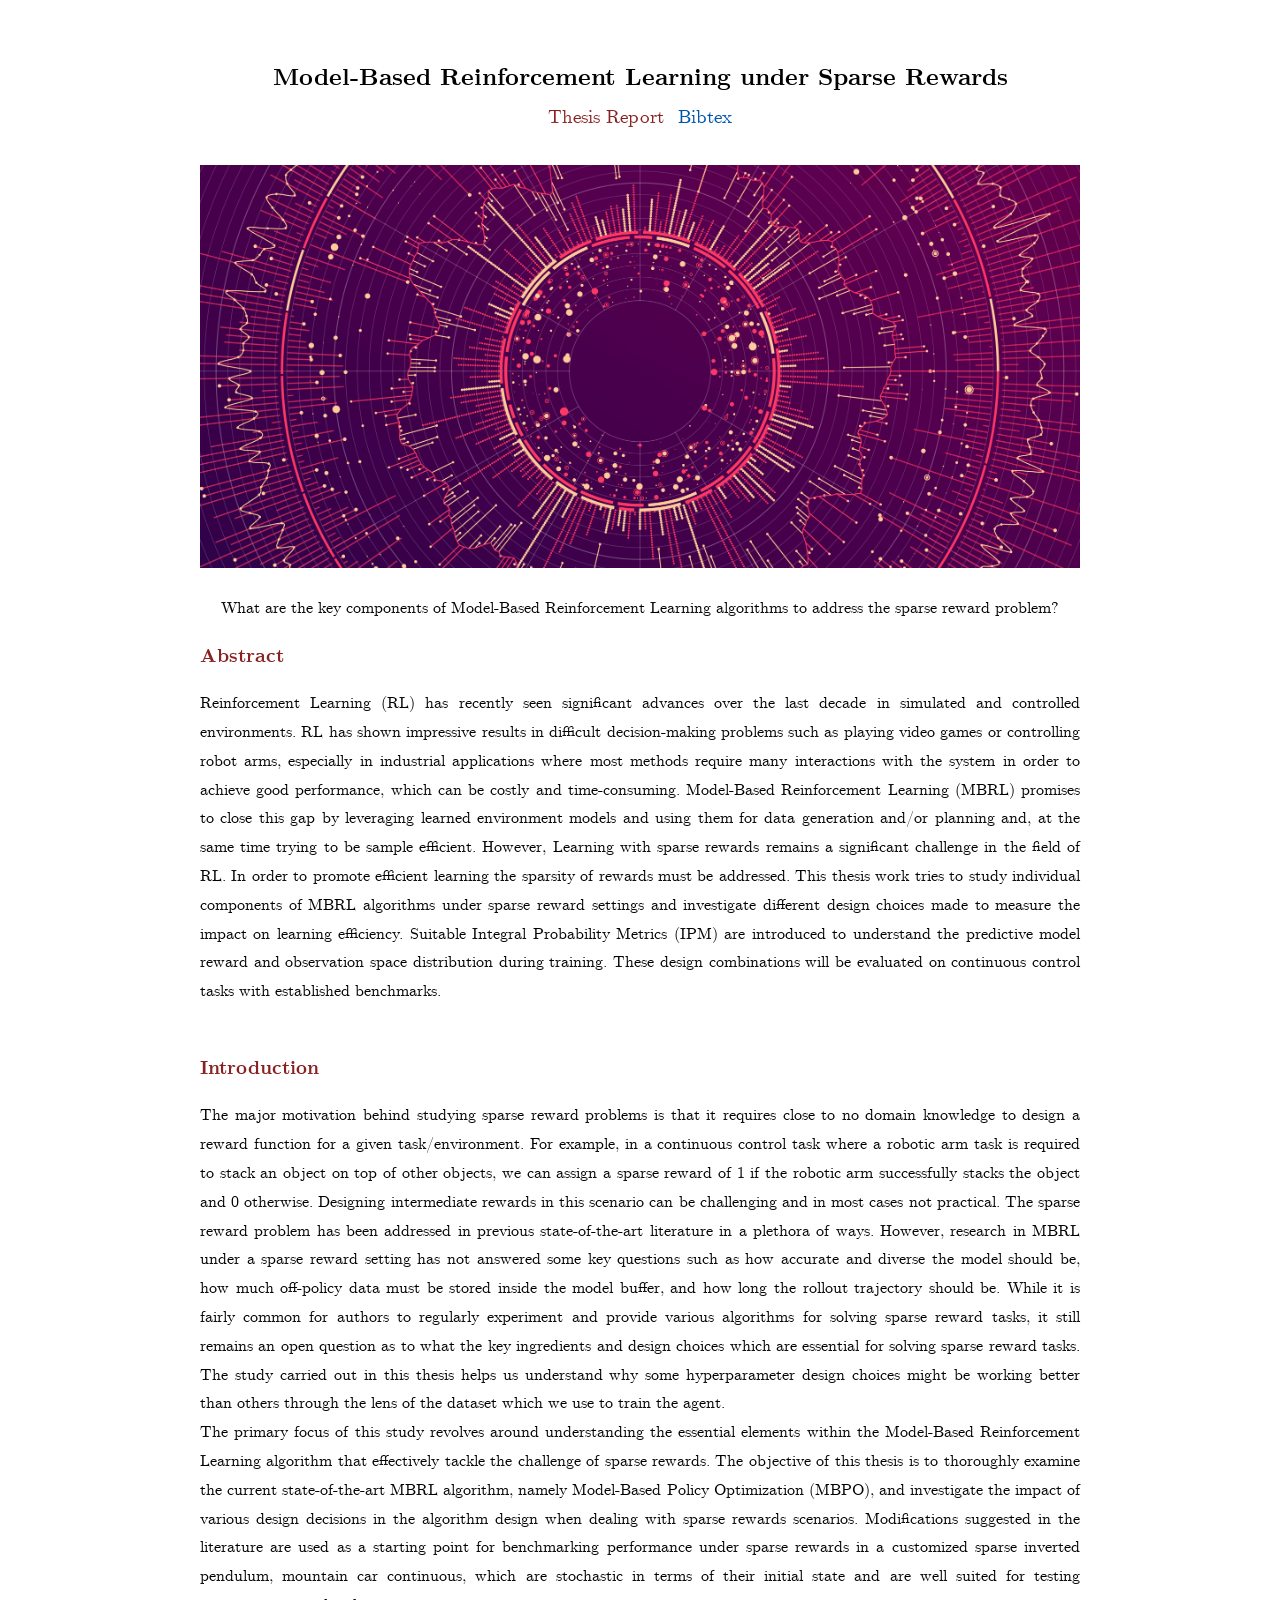
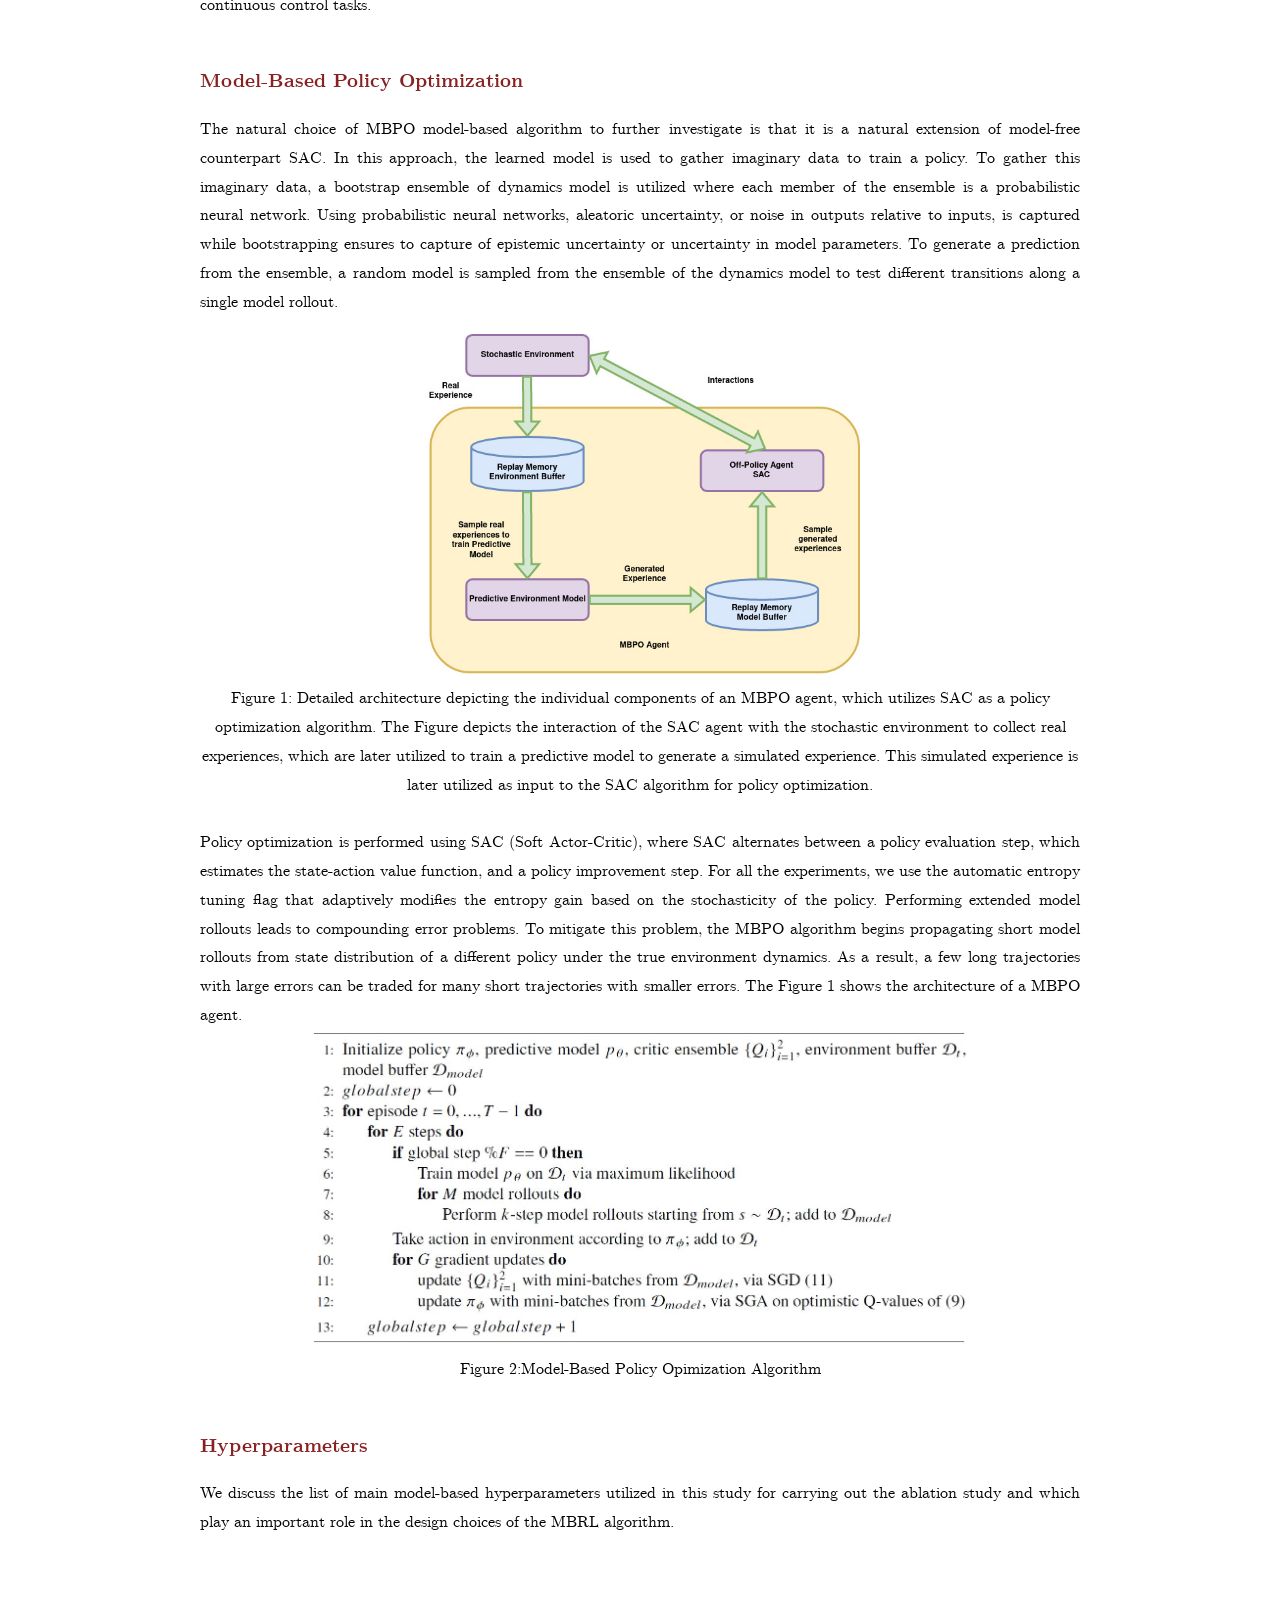
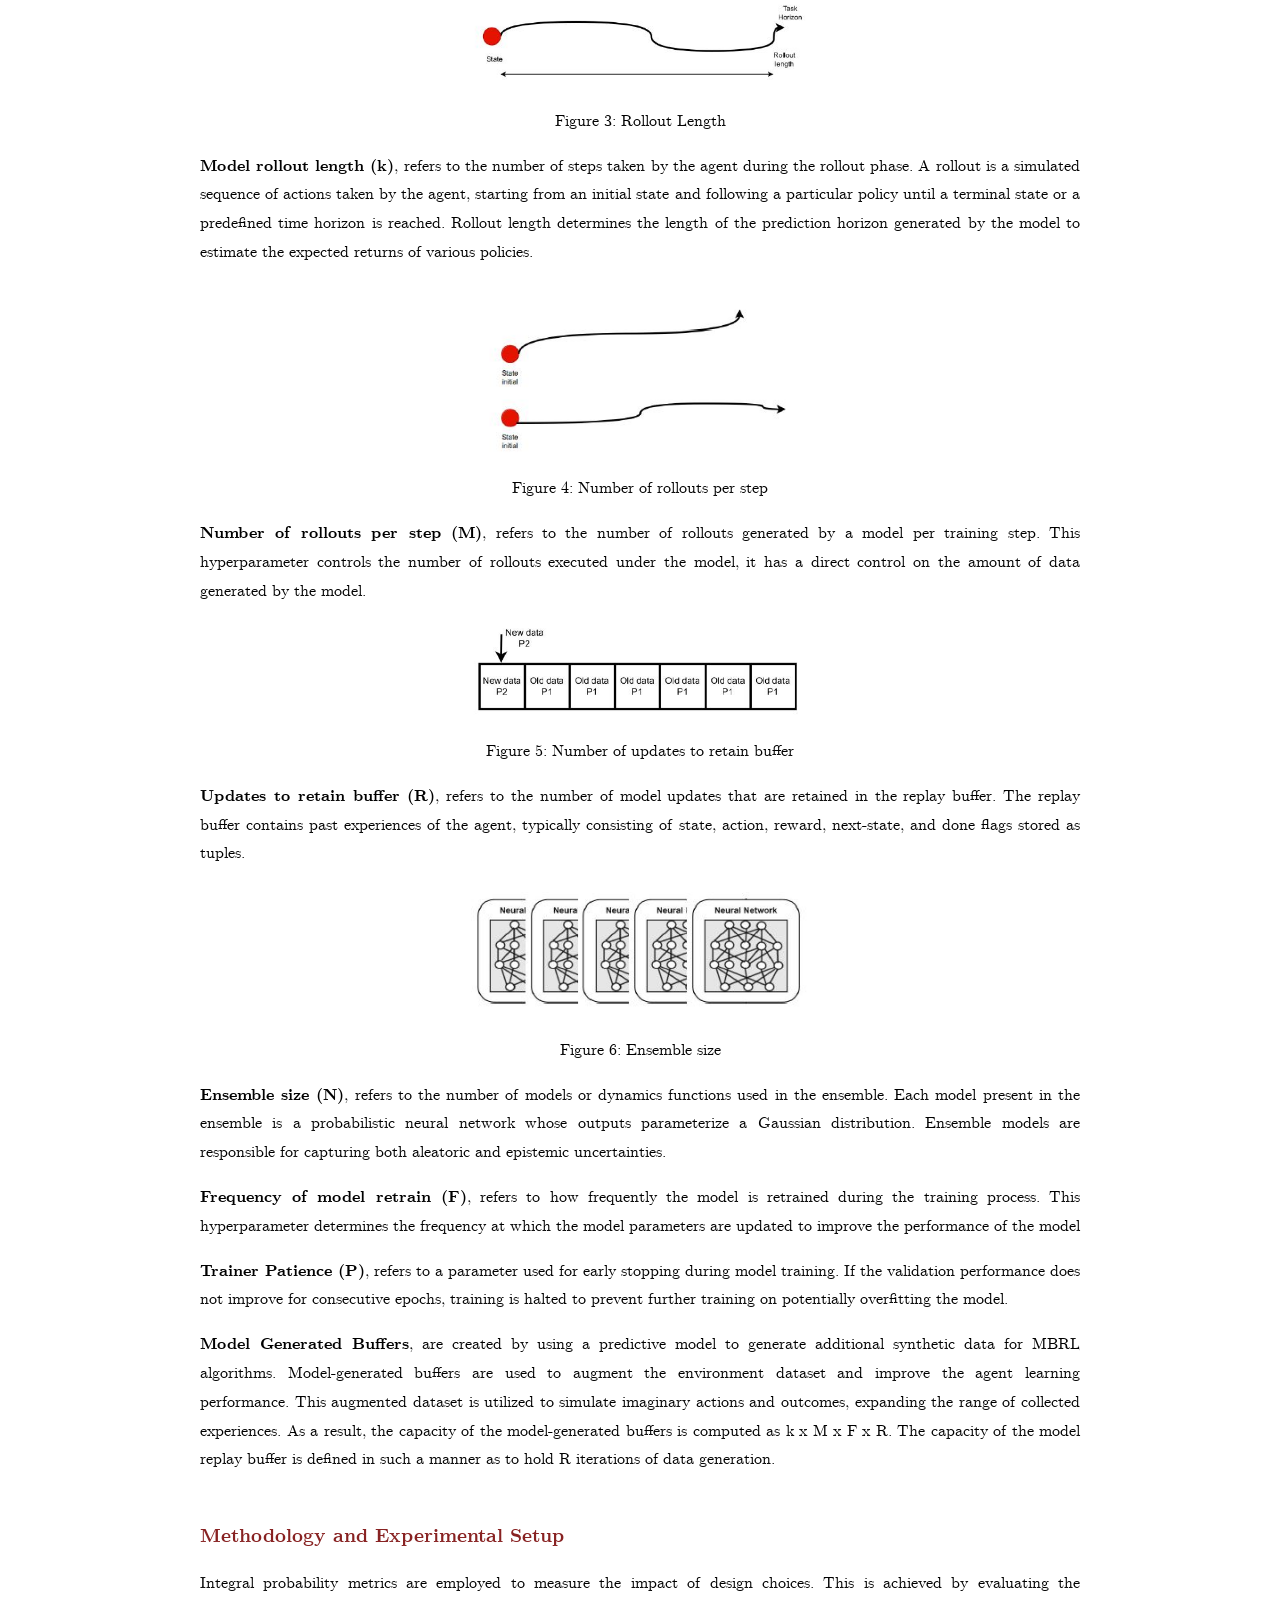
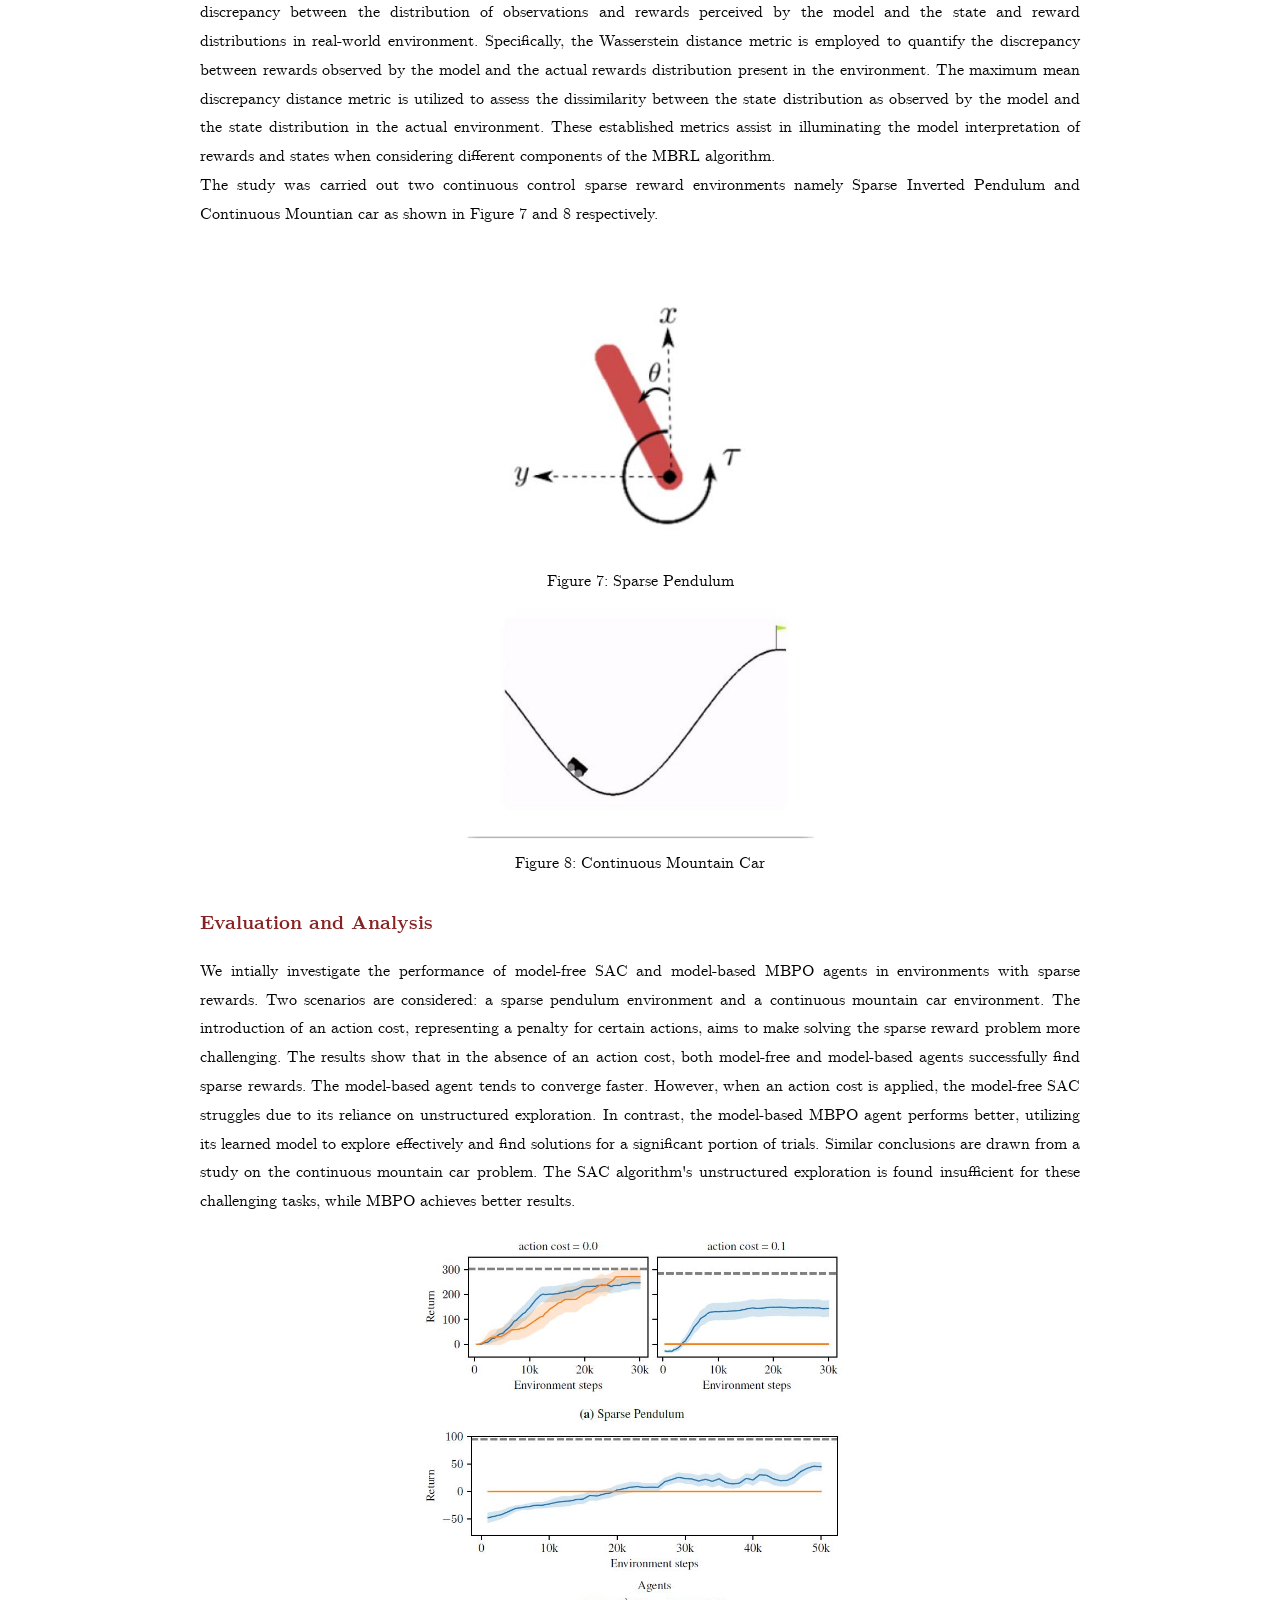
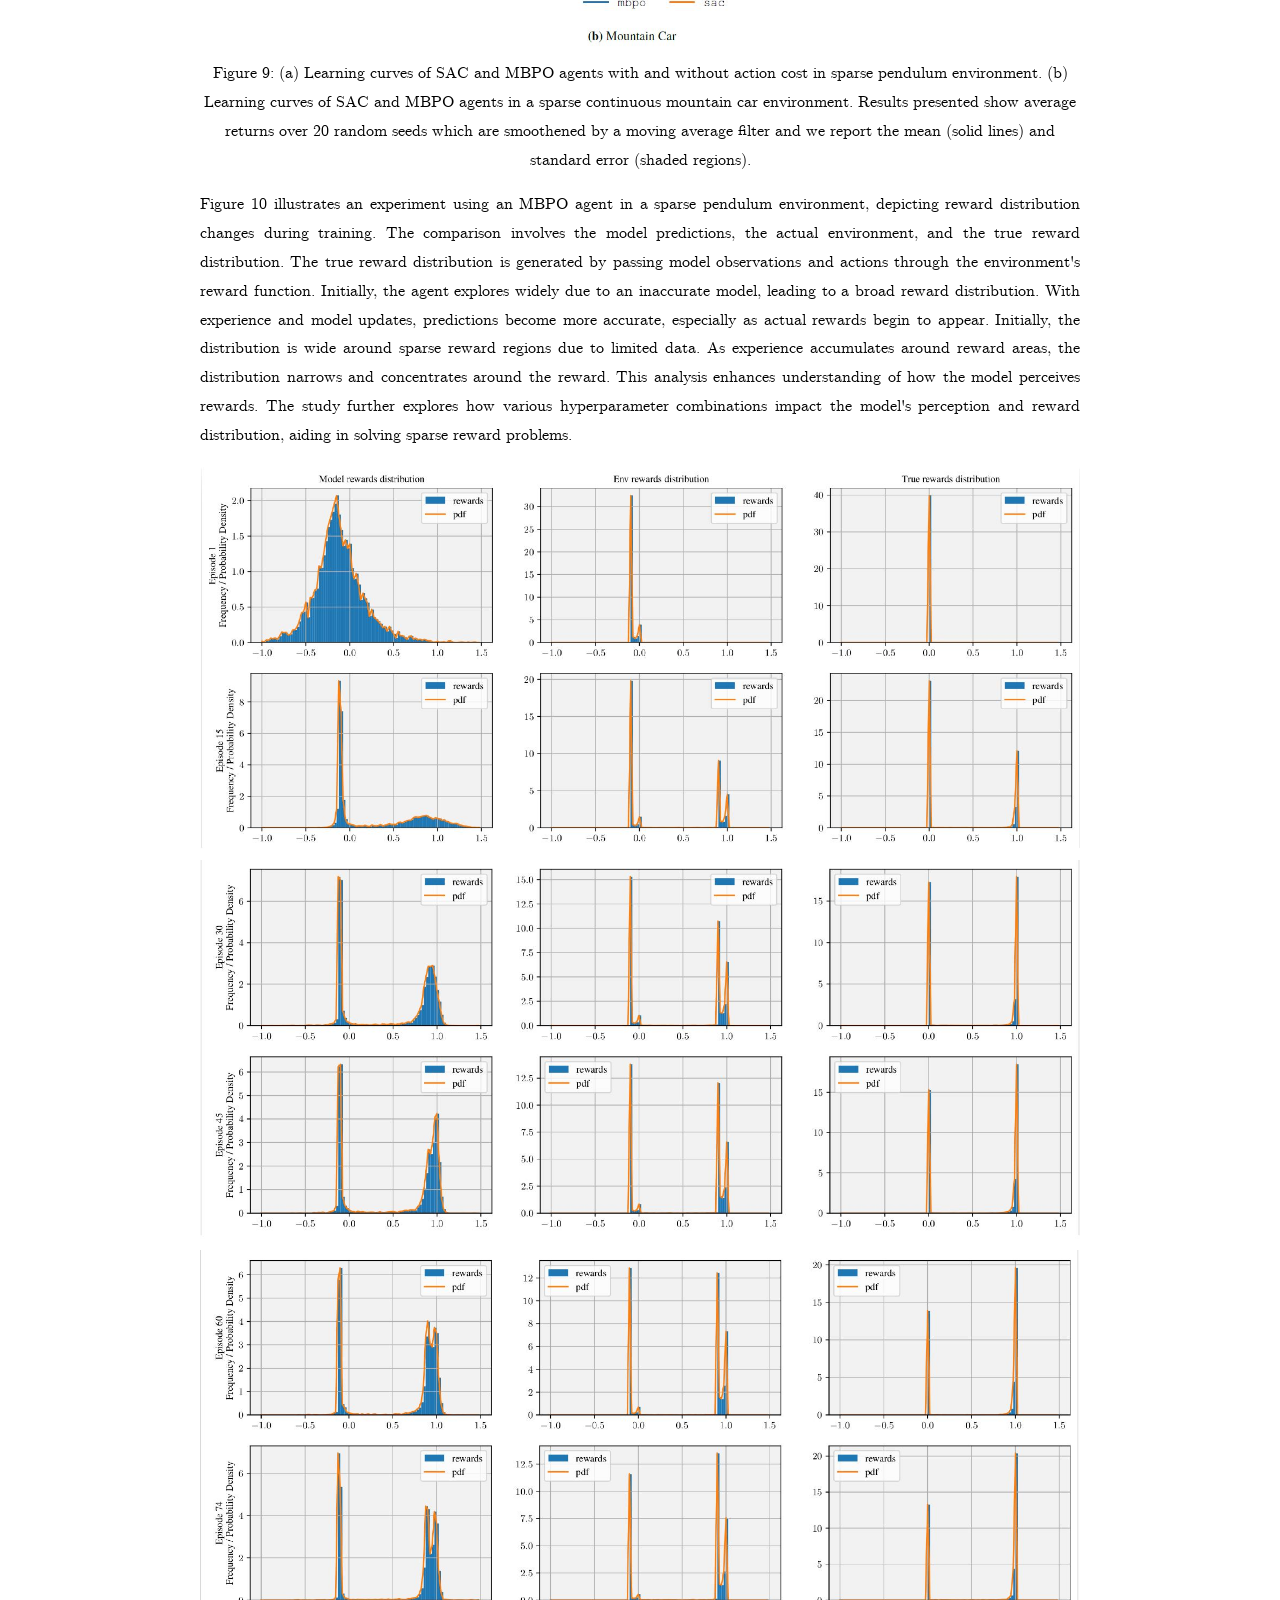
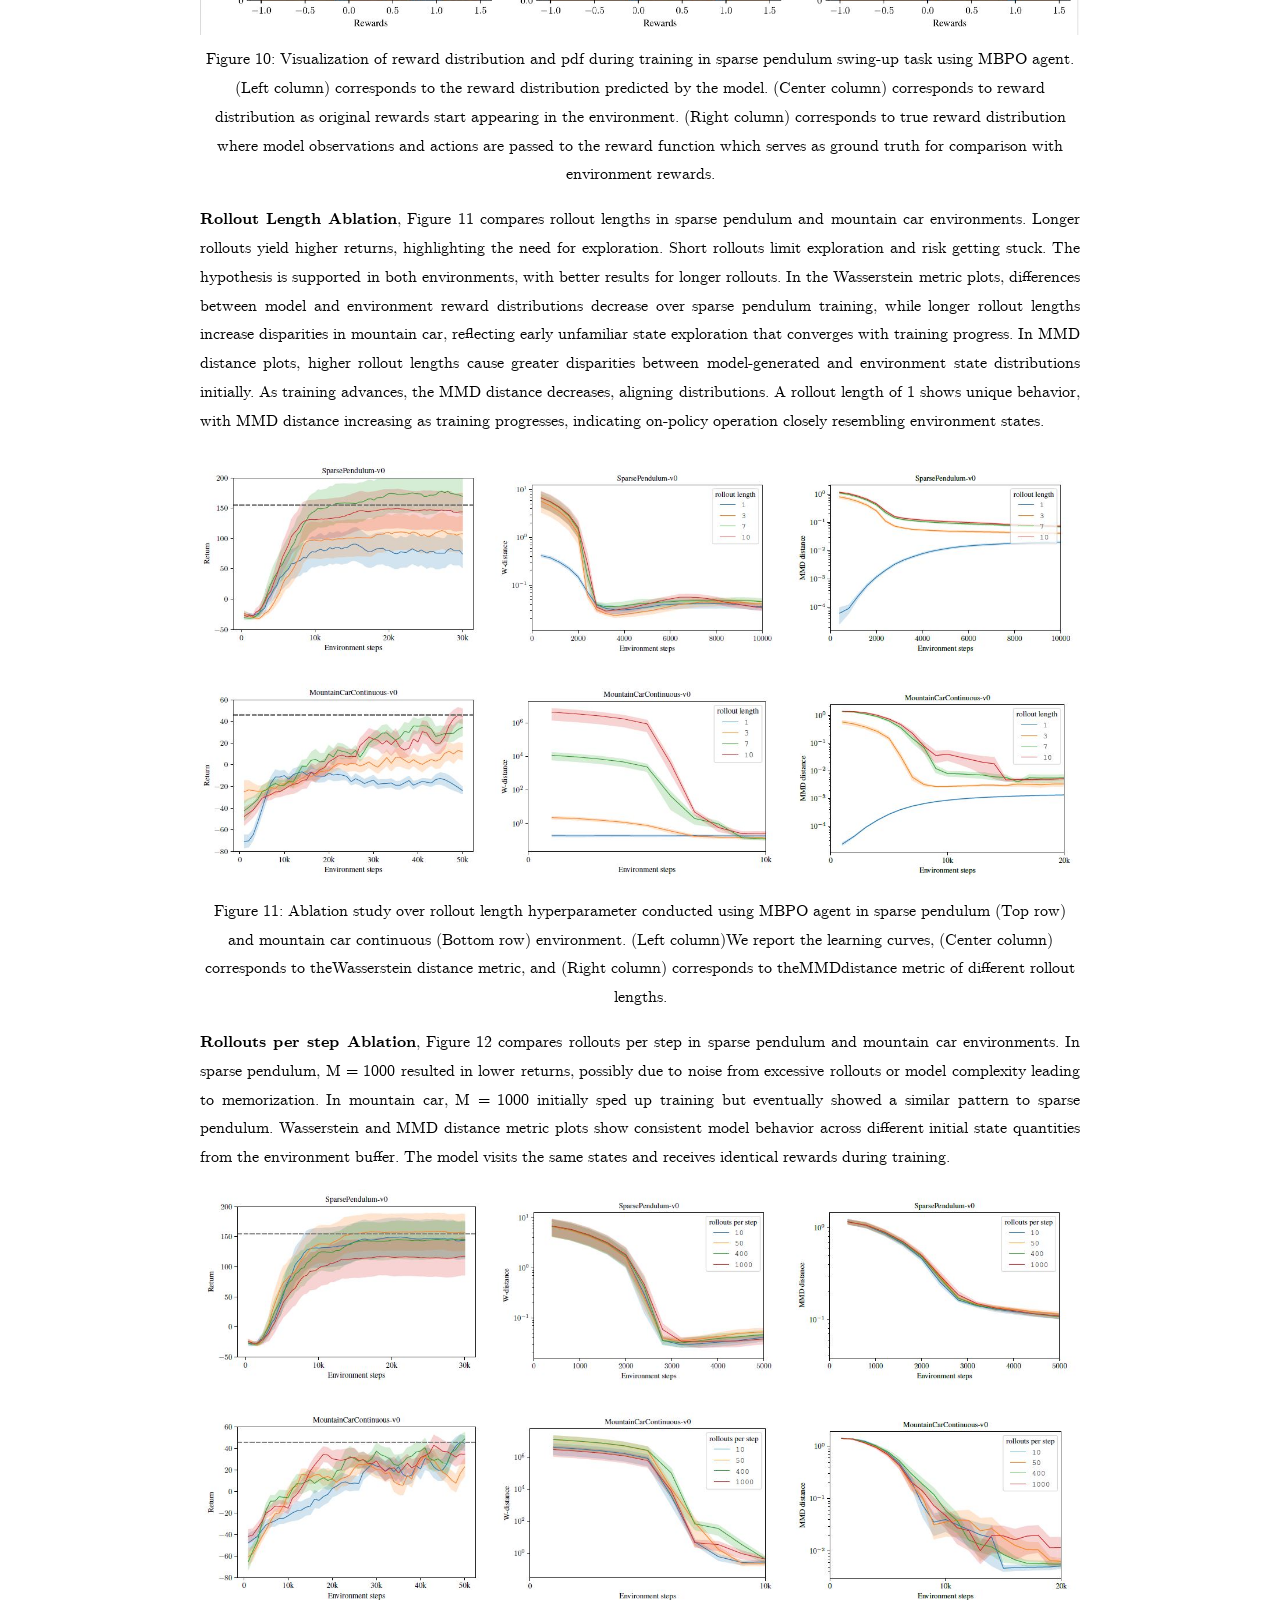
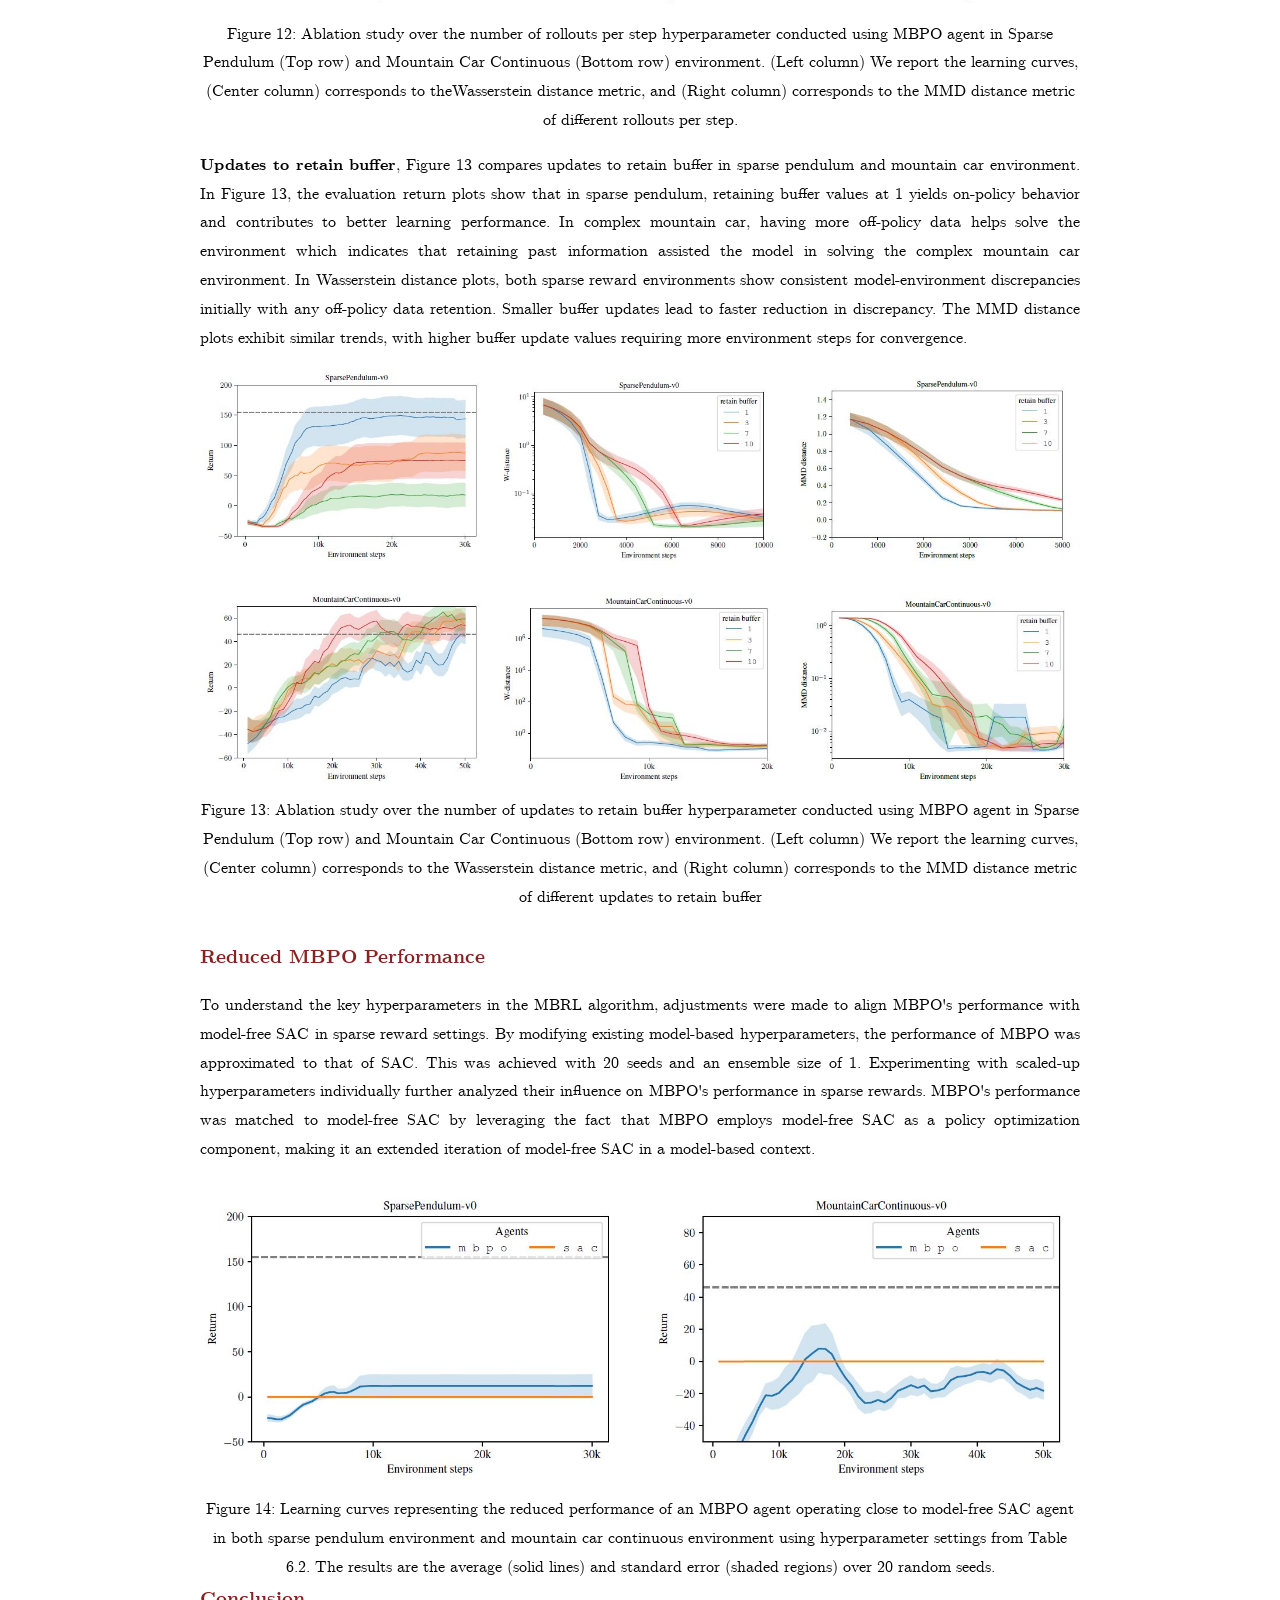
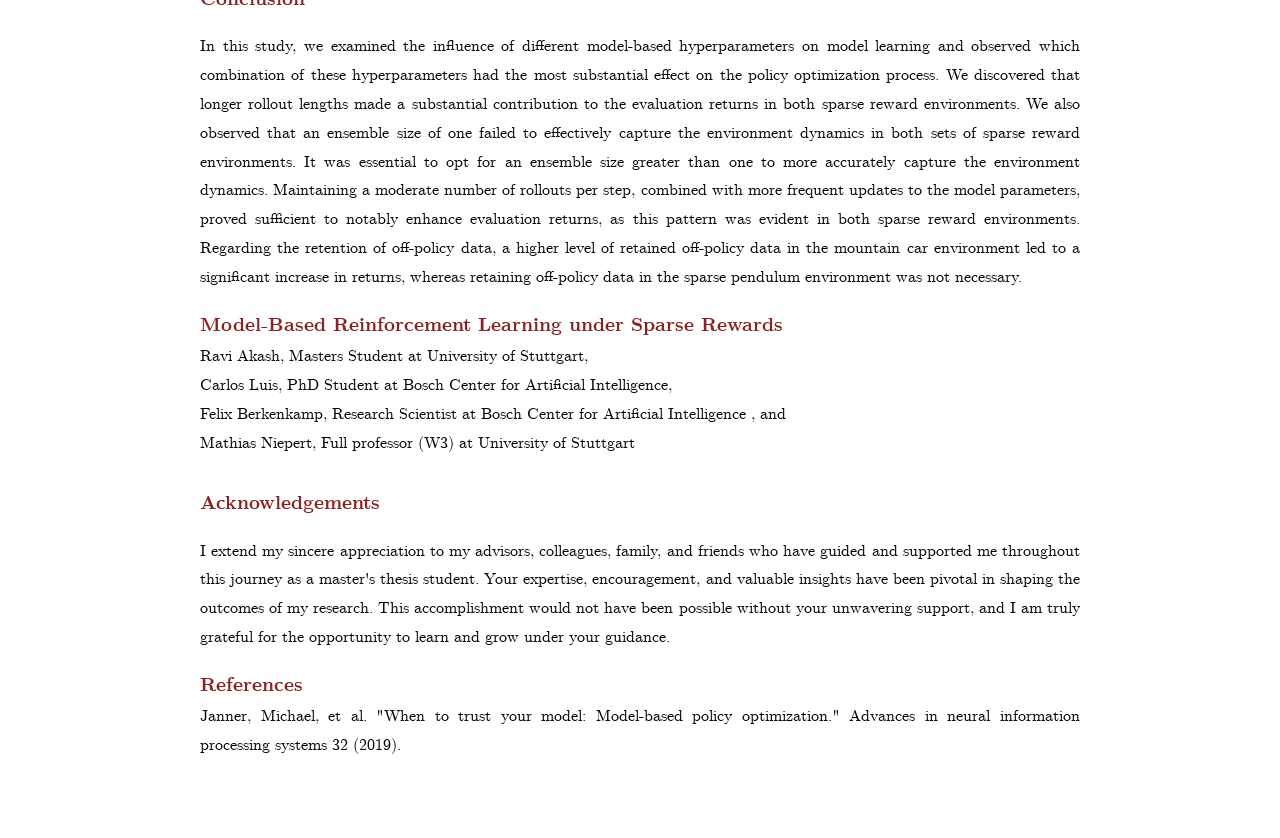
==== commit b173d942: "reduced mbpo" ====
--- a/index.html
+++ b/index.html
@@ -18,7 +18,7 @@
 
 <div class="title">Model-Based Reinforcement Learning under Sparse Rewards</div>
 <center>
-<span class="venue tap_targets"><a href="files/Model Based Reinforcement Learning_Ravi Akash.pdf">Thesis Report</a></span>
+<span class="venue tap_targets"><a href="files/Model_Based_Reinforcement_Learning_Ravi Akash.pdf">Thesis Report</a></span>
 <span class="tag tap_targets">
   <a href="files/bib.txt">Bibtex</a>
 </span>
@@ -341,6 +341,28 @@
     corresponds to the Wasserstein distance metric, and (Right column) corresponds
     to the MMD distance metric of different updates to retain buffer </figcaption>
 </center>
+<br>
+
+<div class="header">Reduced MBPO Performance</div>
+<p>
+  To understand the key hyperparameters in the MBRL algorithm, adjustments were made to align MBPO's performance with 
+  model-free SAC in sparse reward settings. By modifying existing model-based hyperparameters, the performance of MBPO 
+  was approximated to that of SAC. This was achieved with 20 seeds and an ensemble size of 1. Experimenting with scaled-up 
+  hyperparameters individually further analyzed their influence on MBPO's performance in sparse rewards. MBPO's performance 
+  was matched to model-free SAC by leveraging the fact that MBPO employs model-free SAC as a policy optimization component, 
+  making it an extended iteration of model-free SAC in a model-based context.
+</p>
+  
+<center>
+  <img src="images/reduced mbpo.JPG" alt="reduced mbpo" width="100%" height="auto">
+  <figcaption>Figure 14: Learning curves representing the reduced performance of an MBPO agent operating
+    close to model-free SAC agent in both sparse pendulum environment and
+    mountain car continuous environment using hyperparameter settings from Table
+    6.2. The results are the average (solid lines) and standard error (shaded regions)
+    over 20 random seeds. </figcaption>
+</center>
+
+
 
 <div class="header">Conclusion</div>
 <p>
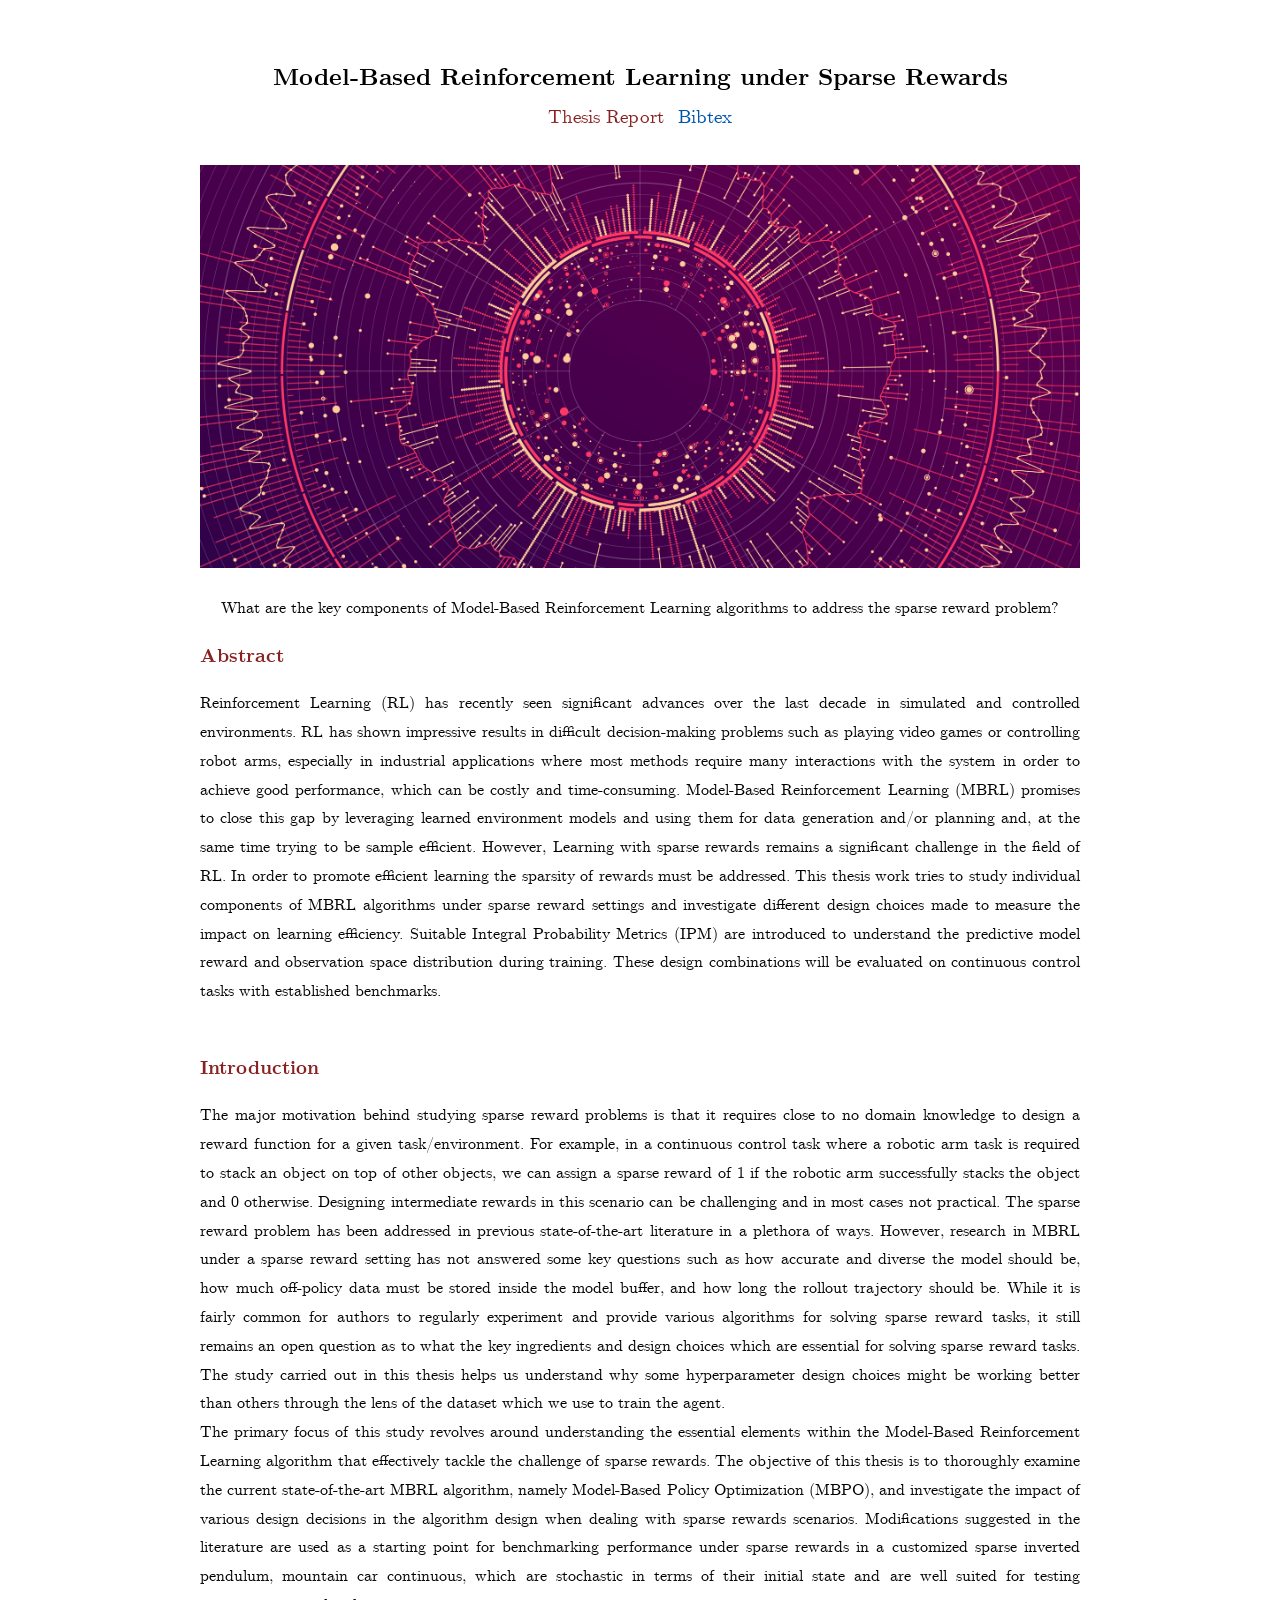
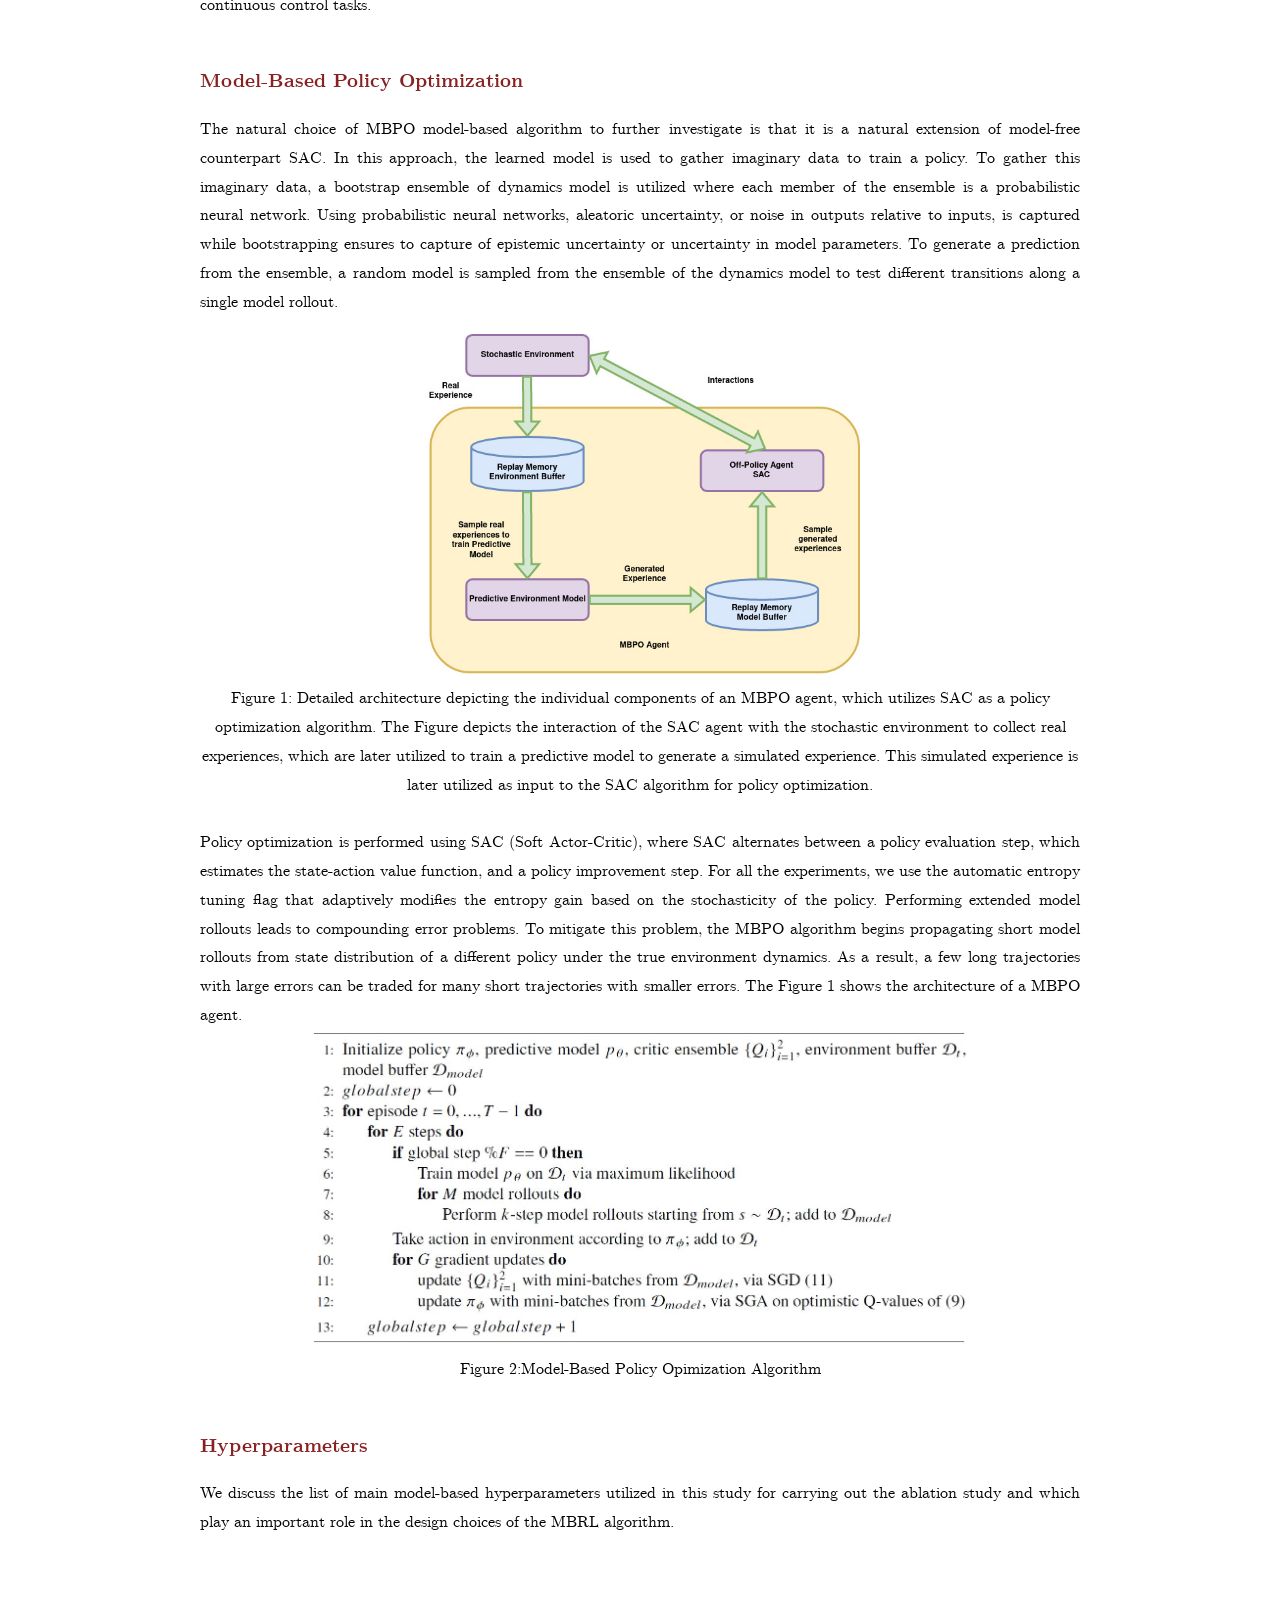
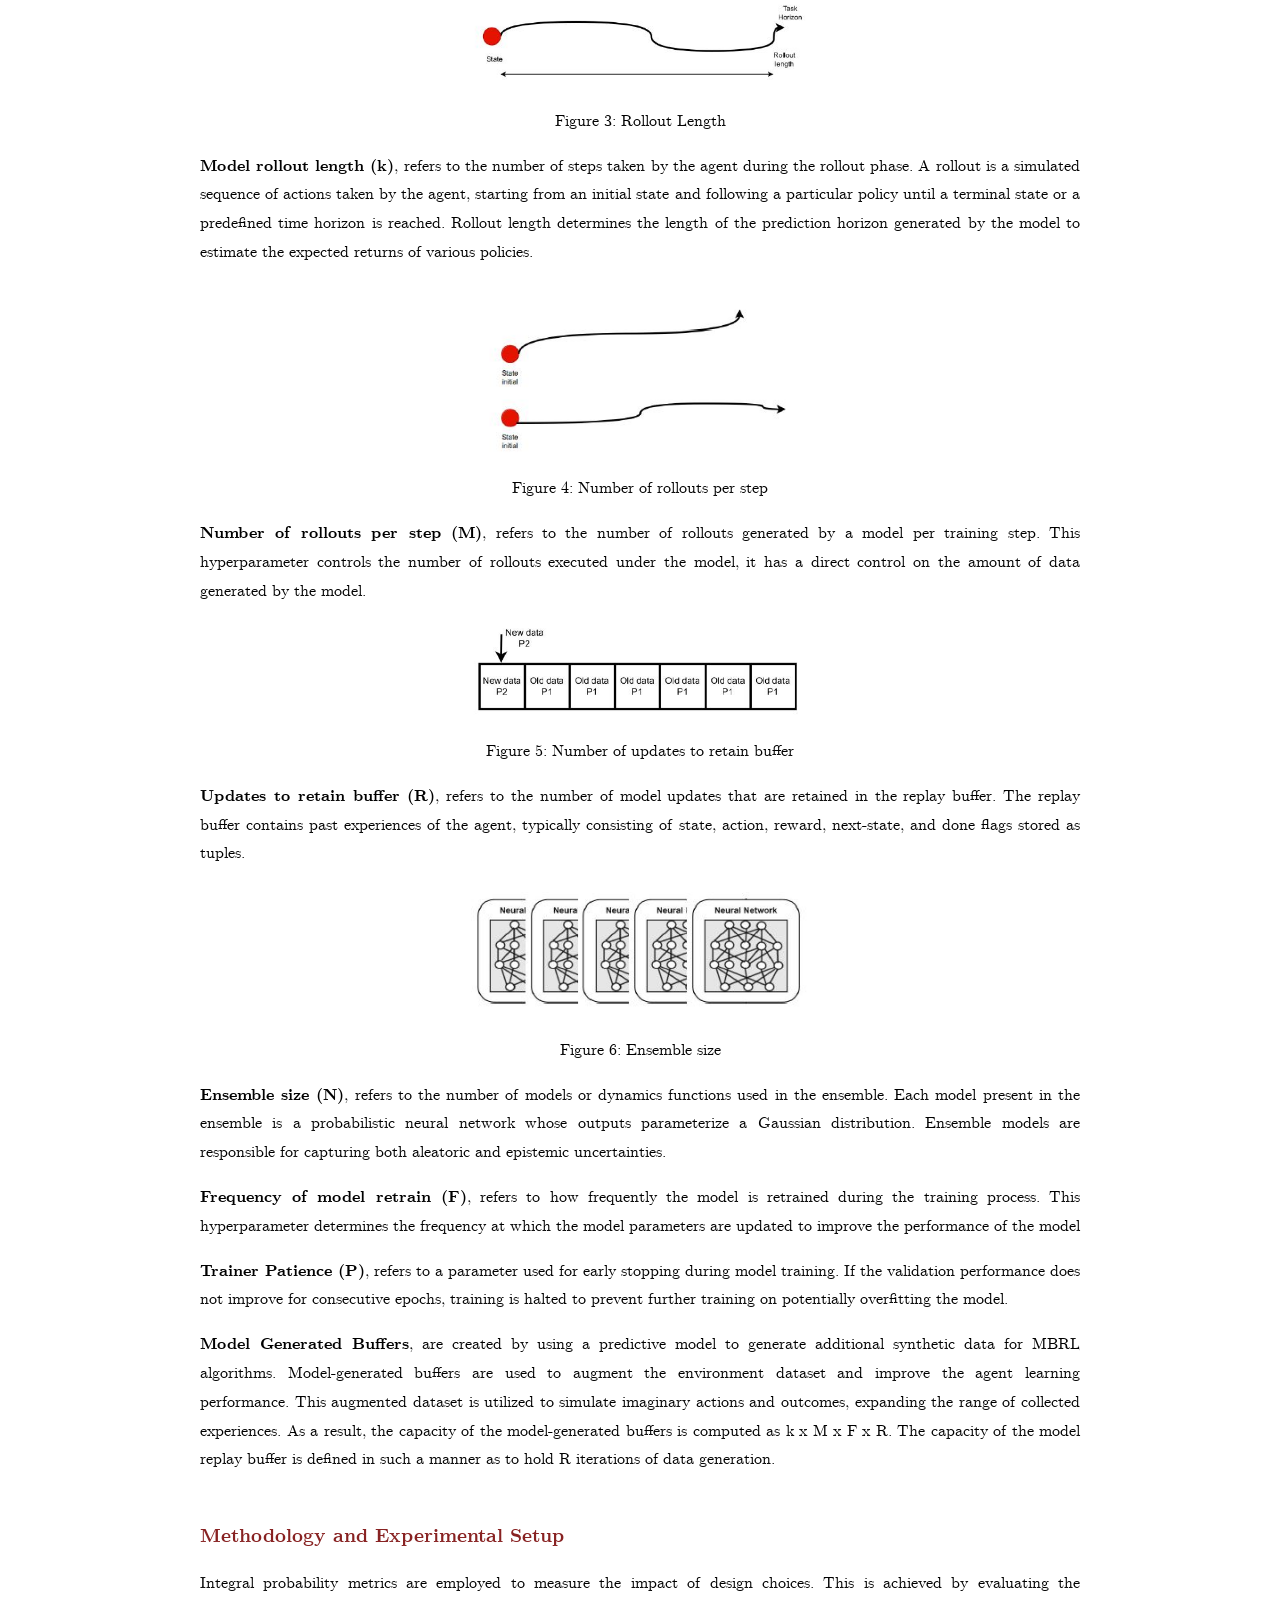
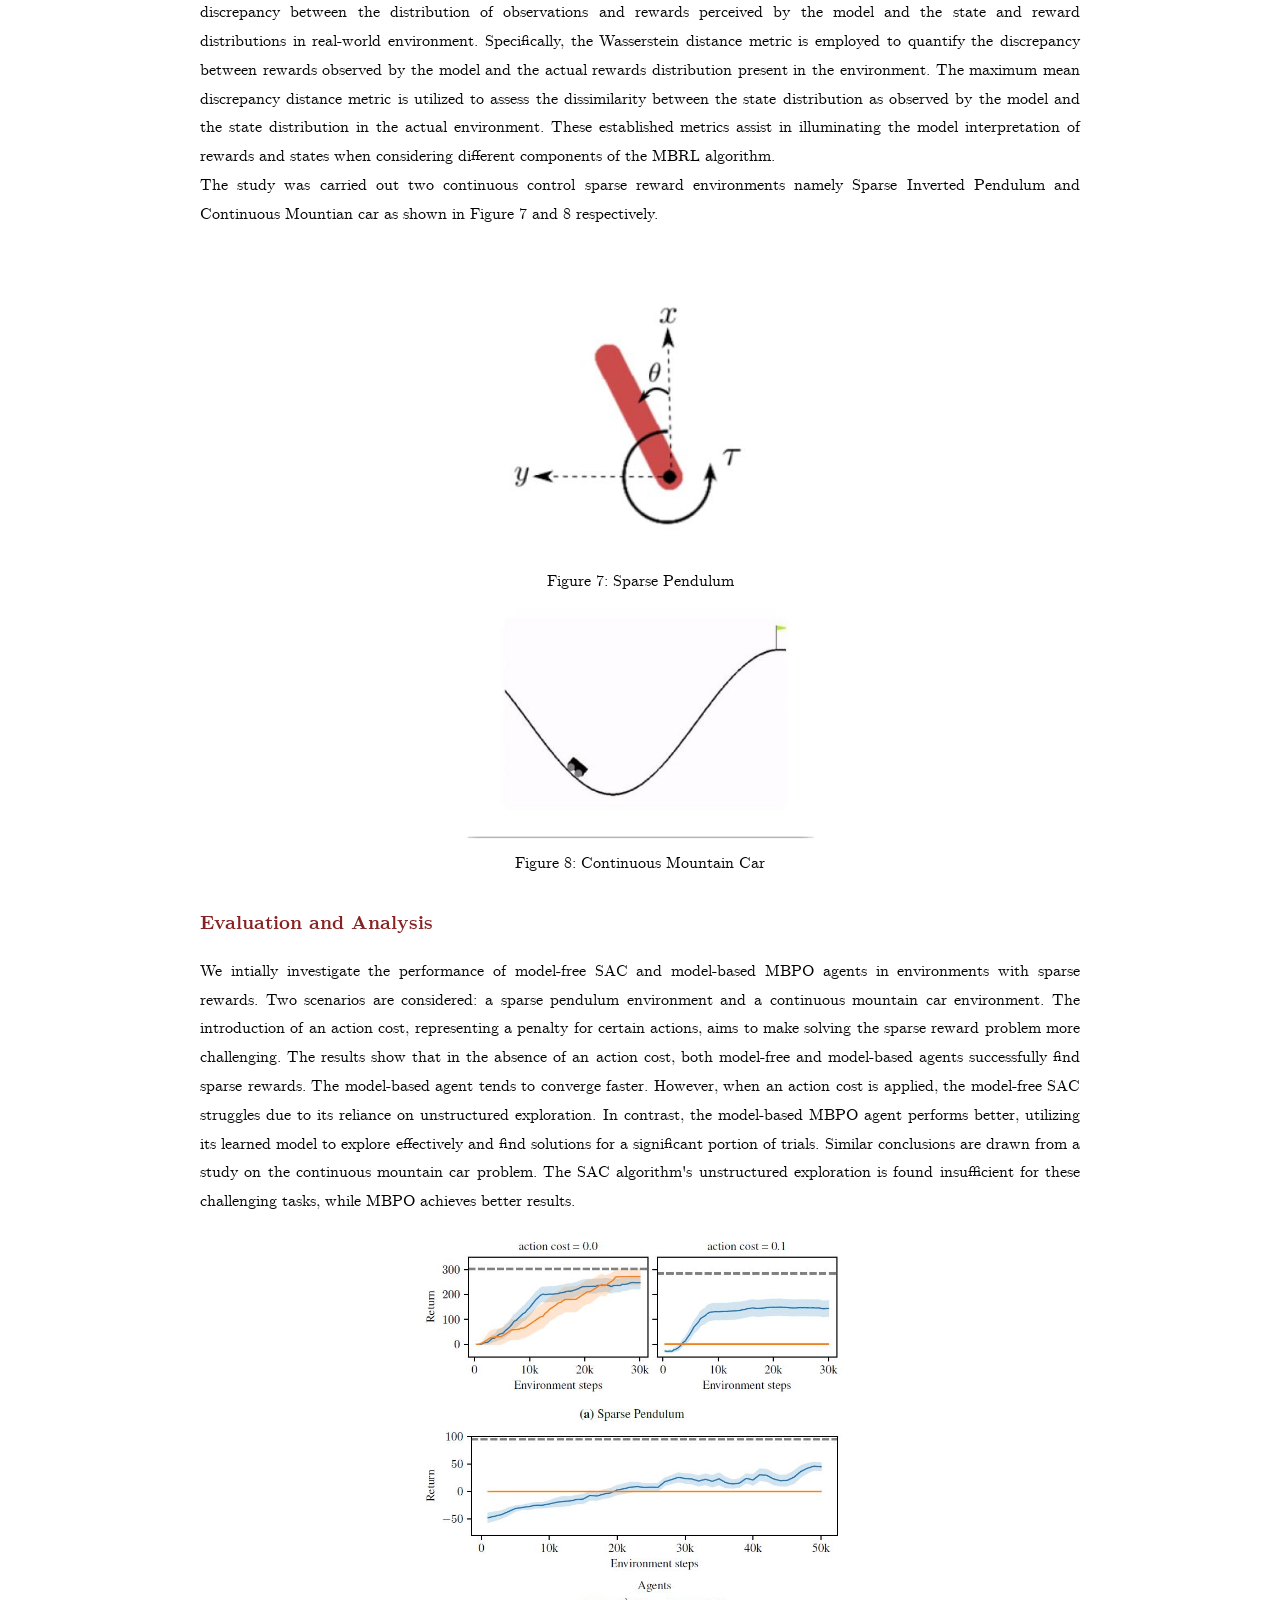
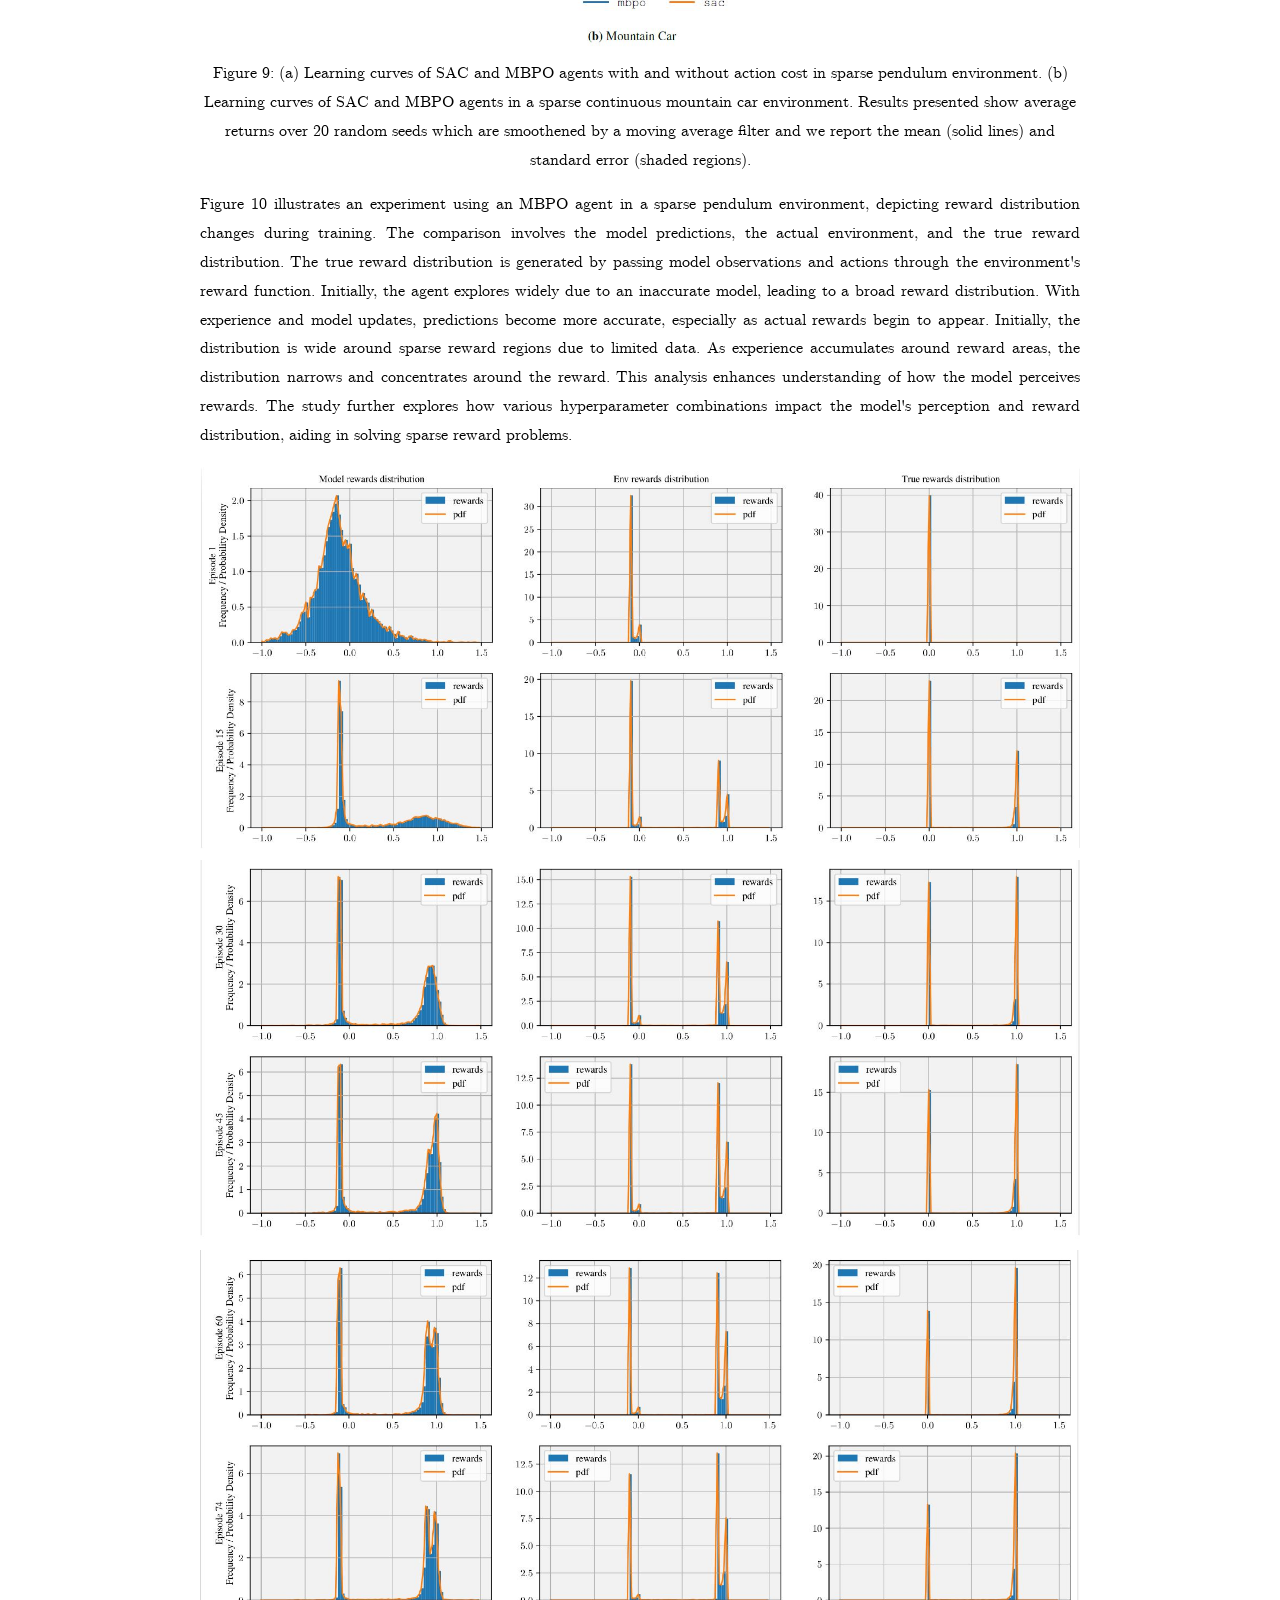
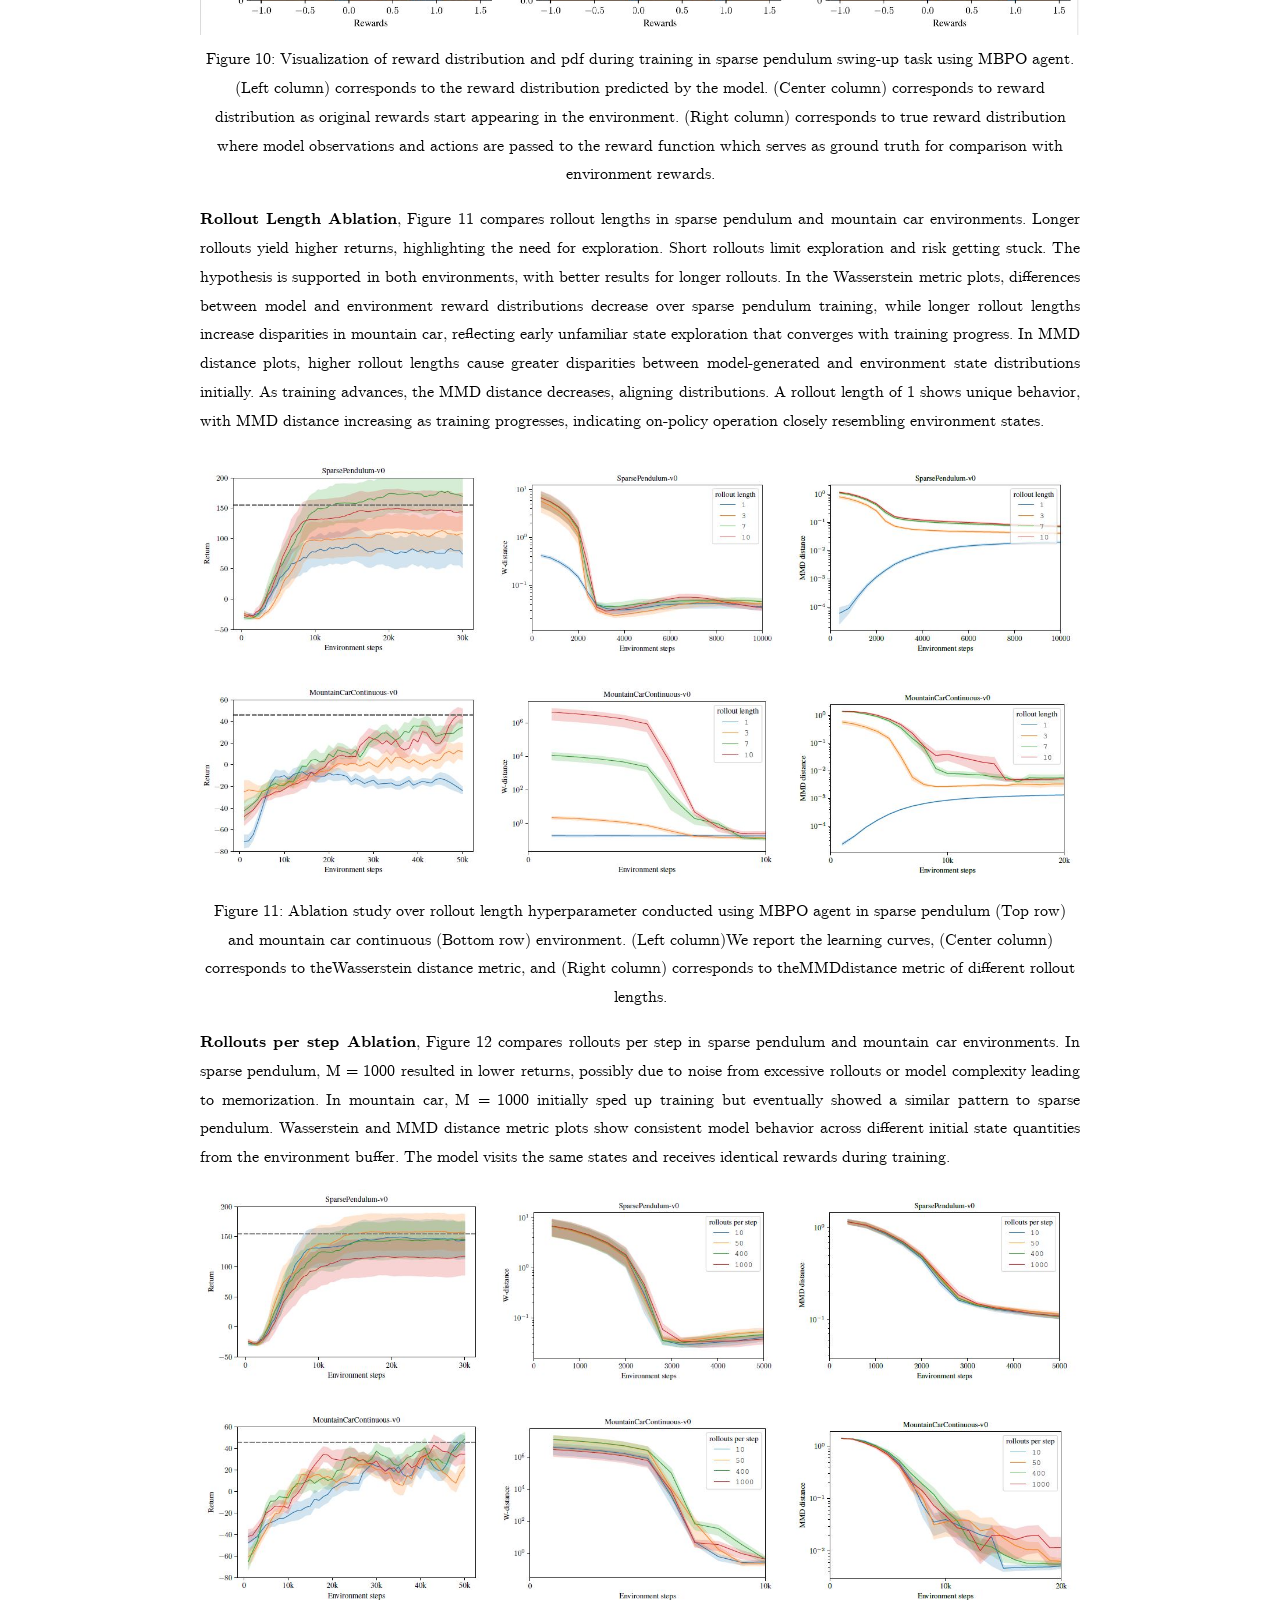
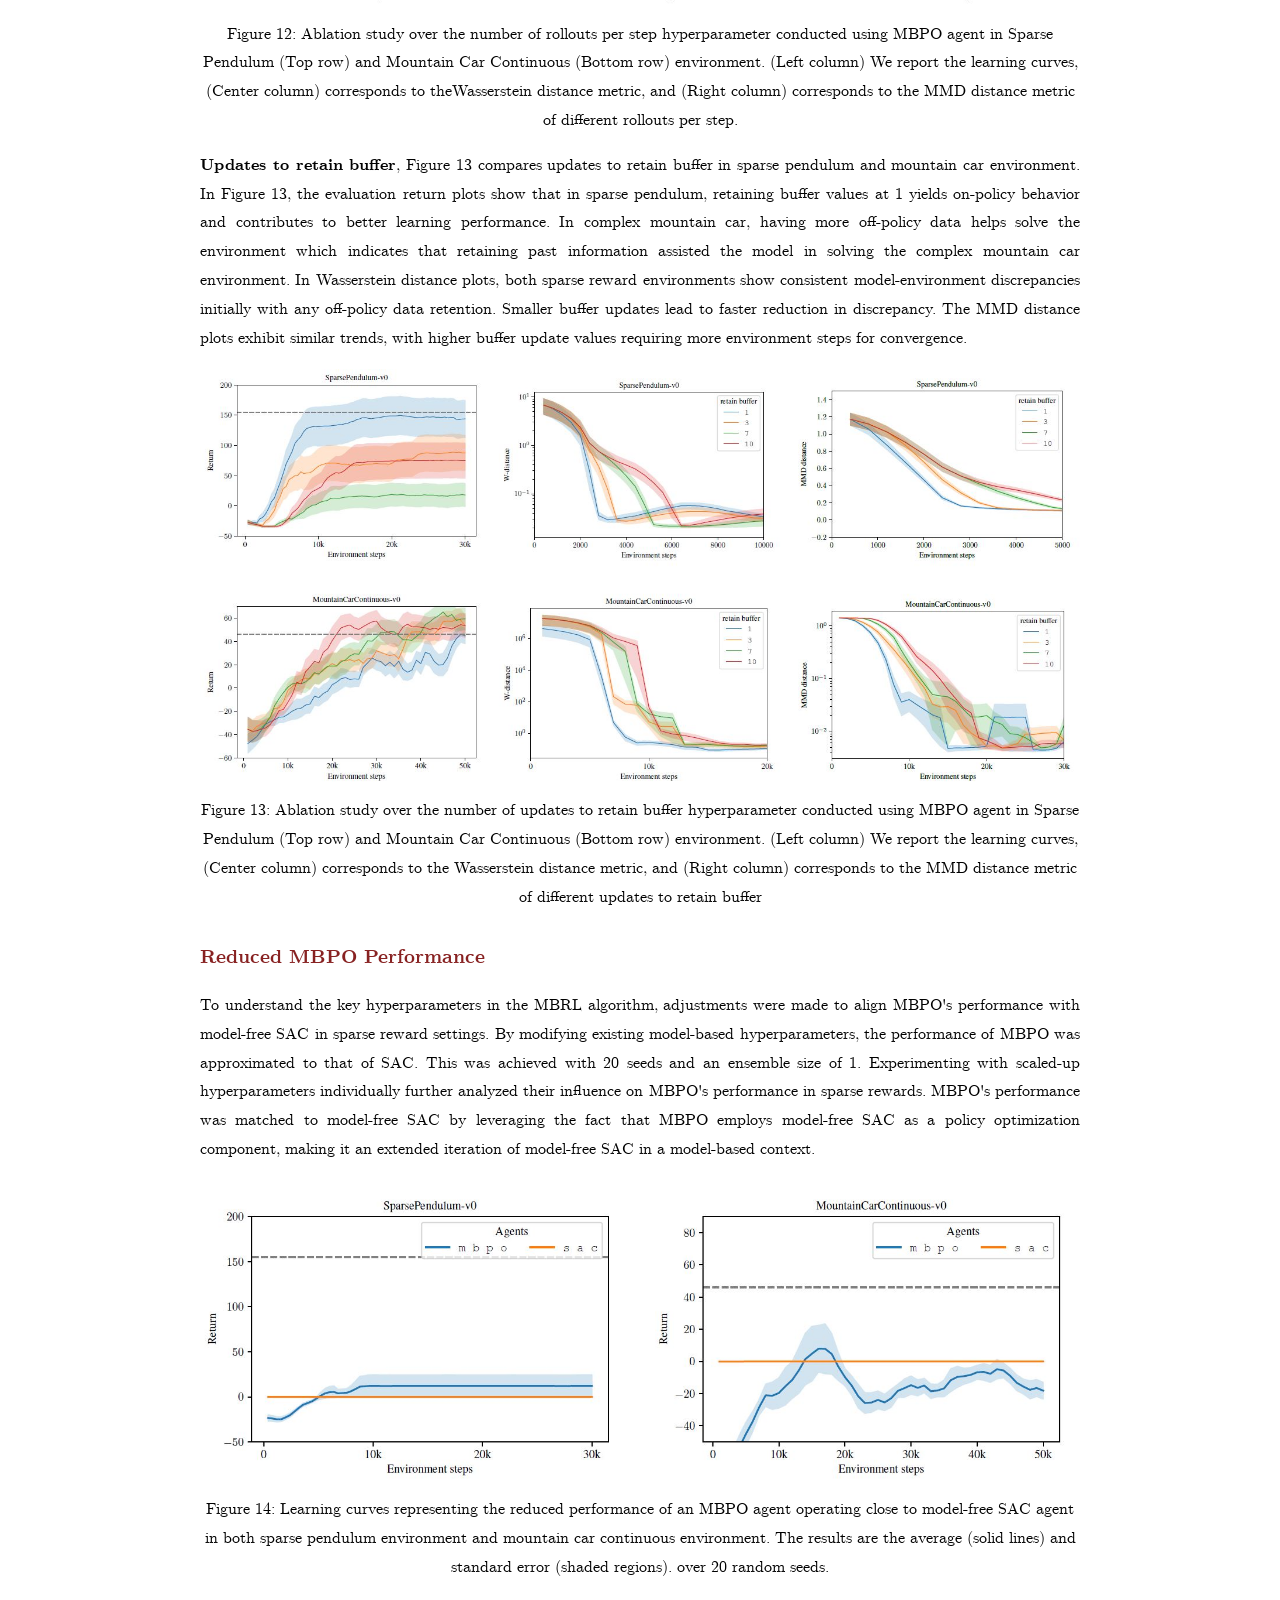
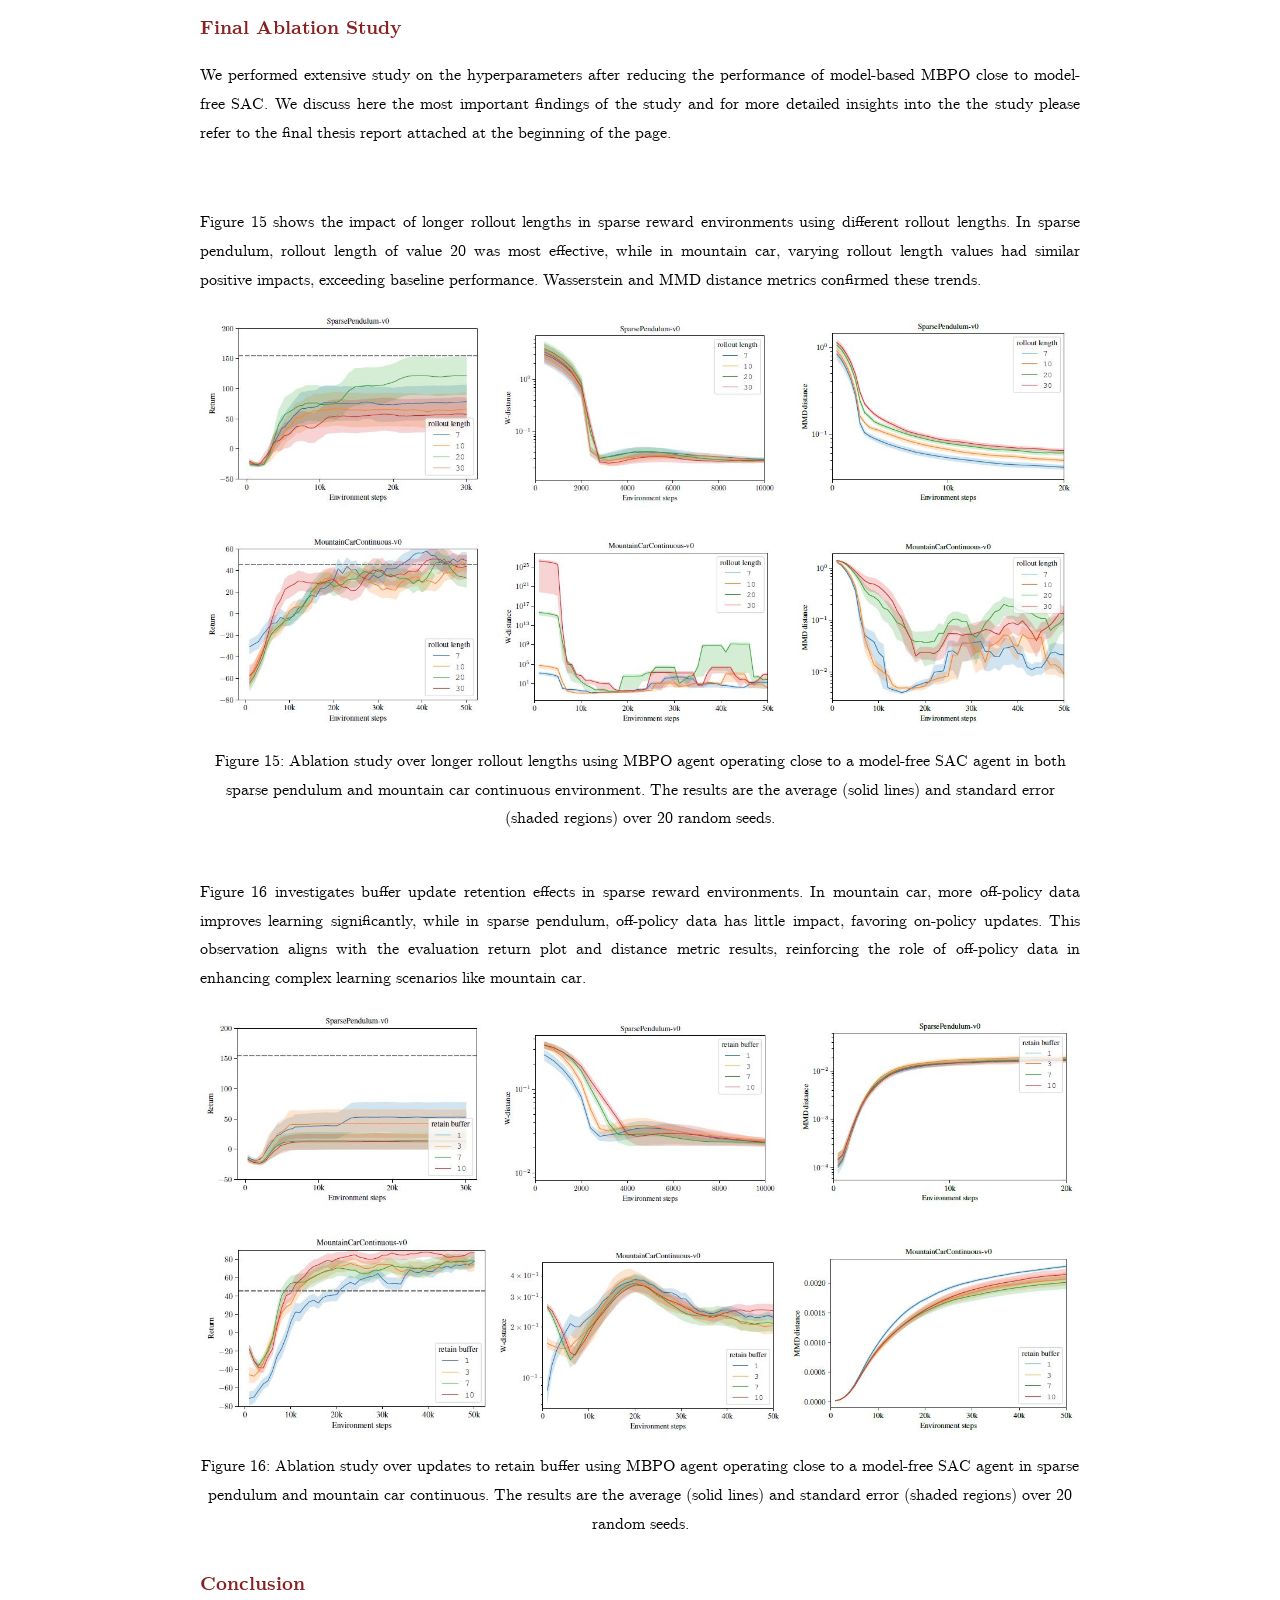
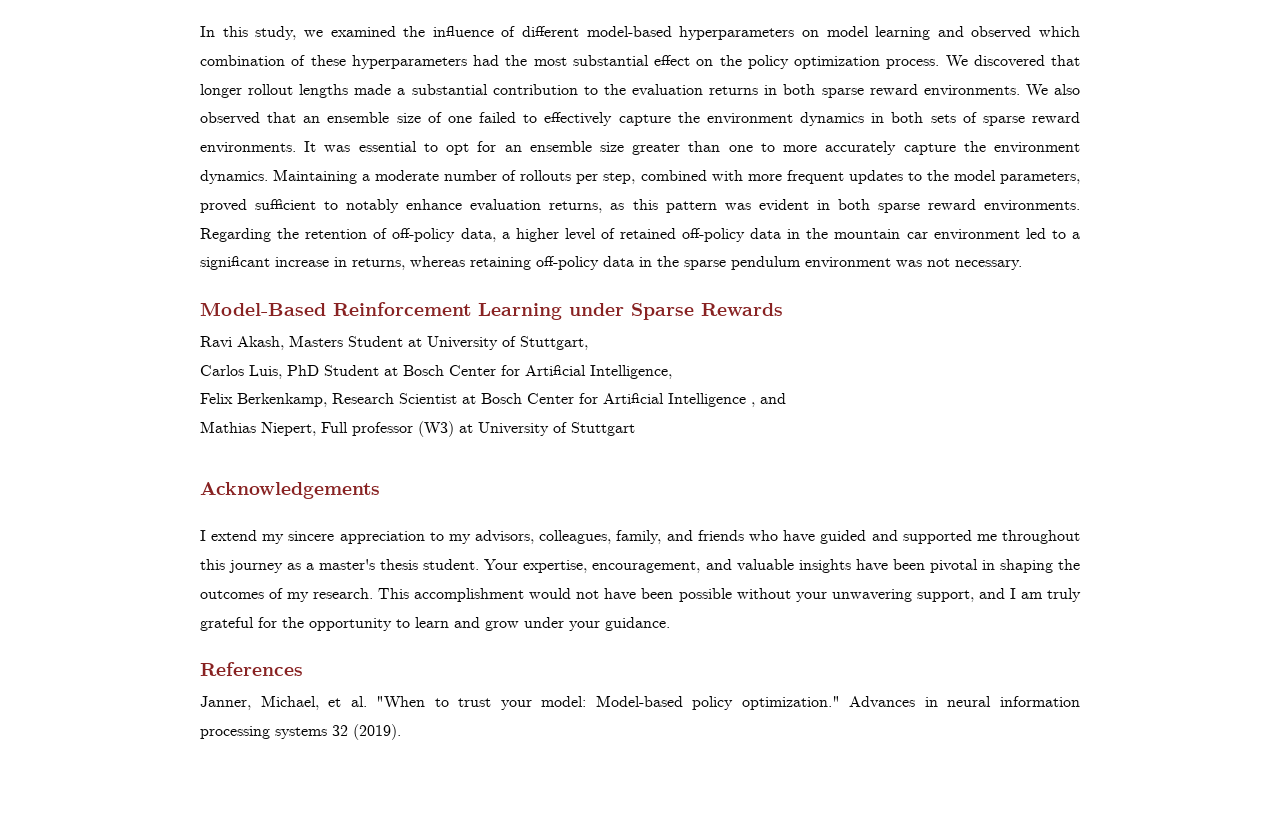
==== commit a5ecdba8: "final ablation" ====
--- a/index.html
+++ b/index.html
@@ -352,15 +352,51 @@
   was matched to model-free SAC by leveraging the fact that MBPO employs model-free SAC as a policy optimization component, 
   making it an extended iteration of model-free SAC in a model-based context.
 </p>
-  
+
 <center>
   <img src="images/reduced mbpo.JPG" alt="reduced mbpo" width="100%" height="auto">
   <figcaption>Figure 14: Learning curves representing the reduced performance of an MBPO agent operating
     close to model-free SAC agent in both sparse pendulum environment and
-    mountain car continuous environment using hyperparameter settings from Table
-    6.2. The results are the average (solid lines) and standard error (shaded regions)
+    mountain car continuous environment. The results are the average (solid lines) and standard error (shaded regions).
     over 20 random seeds. </figcaption>
 </center>
+<br>
+
+<div class="header">Final Ablation Study</div>
+<p>
+  We performed extensive study on the hyperparameters after reducing the performance of model-based MBPO close to model-free SAC. We discuss
+  here the most important findings of the study and for more detailed insights into the the study please refer to the final thesis report attached at the 
+  beginning of the page. 
+</p>
+<br>
+
+<p>
+Figure 15 shows the impact of longer rollout lengths in sparse reward environments using different rollout lengths. 
+In sparse pendulum, rollout length of value 20 was most effective, while in mountain car, varying rollout length values had similar positive impacts, 
+exceeding baseline performance. Wasserstein and MMD distance metrics confirmed these trends.
+</p>
+<center>
+  <img src="images/final rl.JPG" alt="rollout length final ablation" width="100%" height="auto">
+  <figcaption>Figure 15: Ablation study over longer rollout lengths using MBPO agent operating
+    close to a model-free SAC agent in both sparse pendulum and mountain car continuous environment. 
+    The results are the average (solid lines) and standard error (shaded regions) over 20 random seeds.</figcaption>
+</center>
+<br>
+
+<p>
+Figure 16 investigates buffer update retention effects in sparse reward environments. In mountain car, more off-policy data 
+improves learning significantly, while in sparse pendulum, off-policy data has little impact, favoring on-policy updates. 
+This observation aligns with the evaluation return plot and distance metric results, reinforcing the role of off-policy data 
+in enhancing complex learning scenarios like mountain car.
+</p>
+
+<center>
+  <img src="images/final urb.JPG" alt="updates to retain bufffer final ablation" width="100%" height="auto">
+  <figcaption>Figure 16: Ablation study over updates to retain buffer using MBPO agent operating close to a
+    model-free SAC agent in sparse pendulum and mountain car continuous. The results are the average
+    (solid lines) and standard error (shaded regions) over 20 random seeds. </figcaption>
+</center>
+<br>
 
 
 
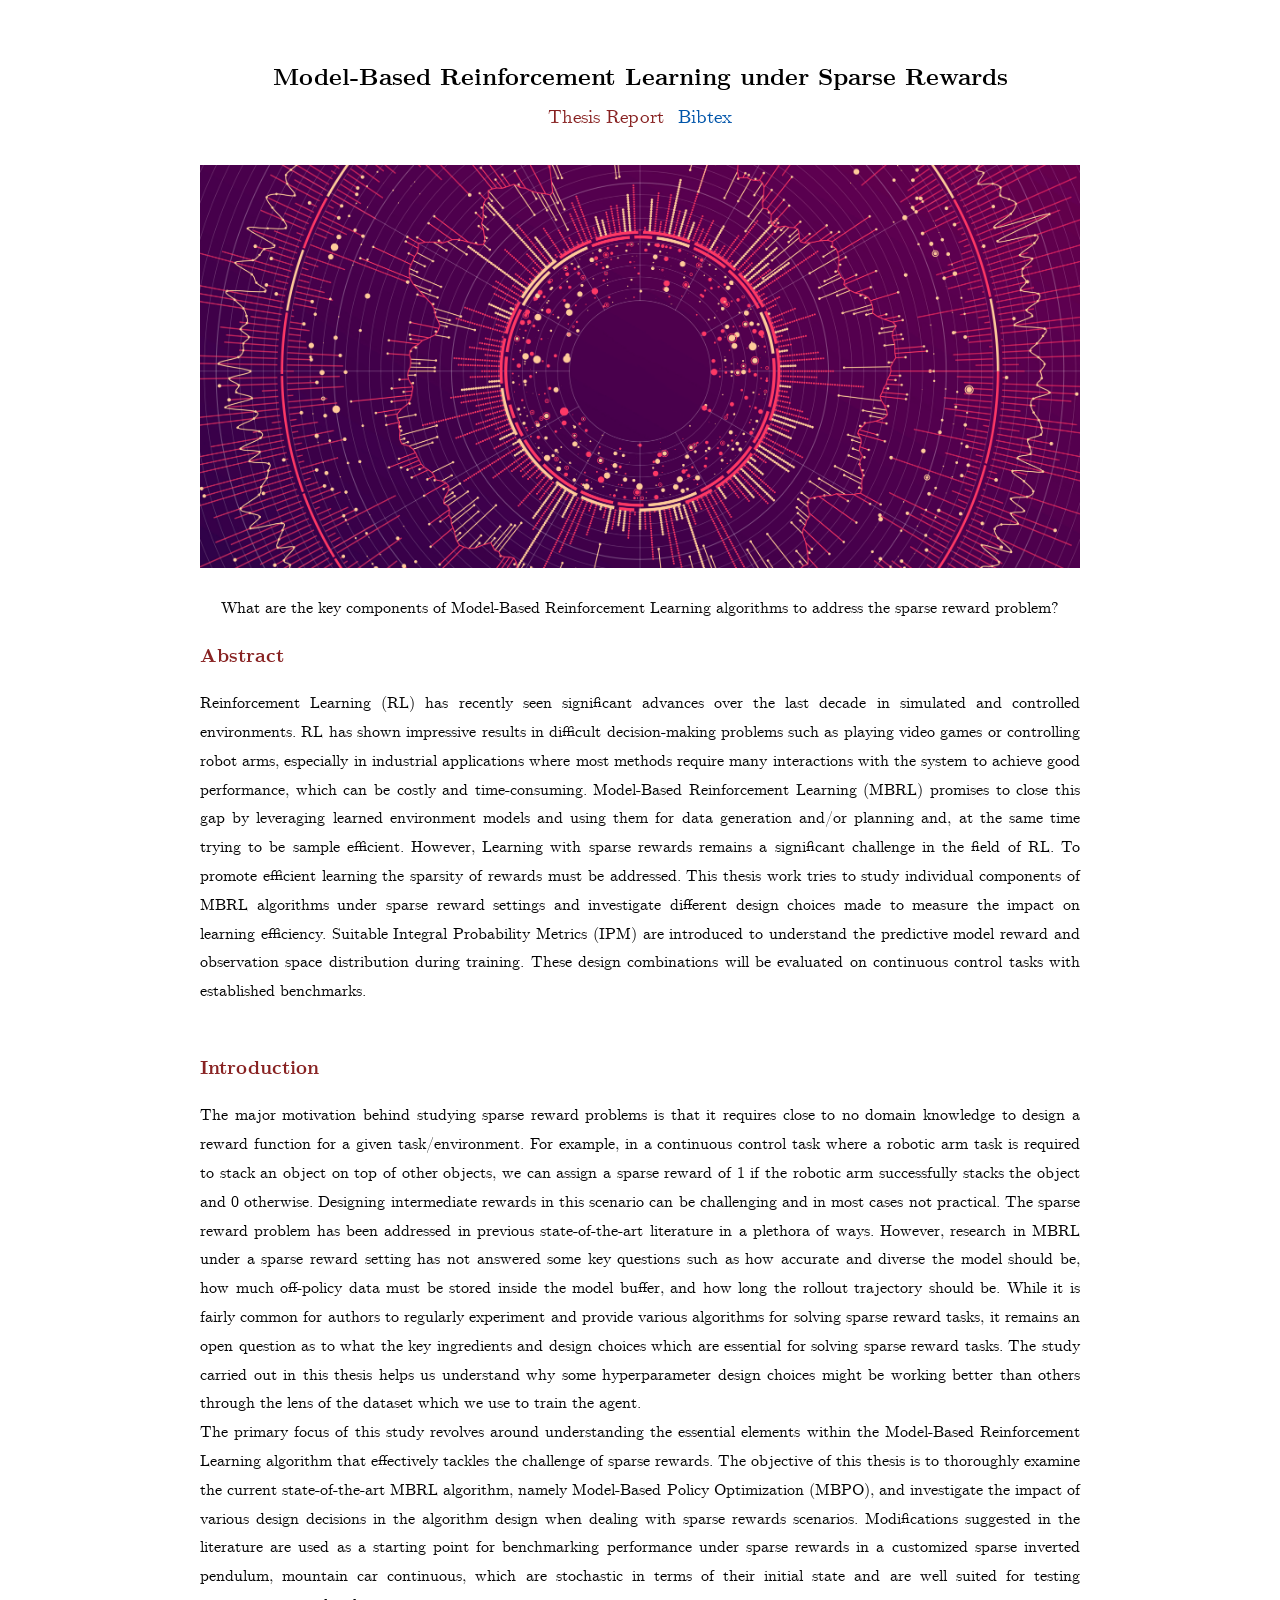
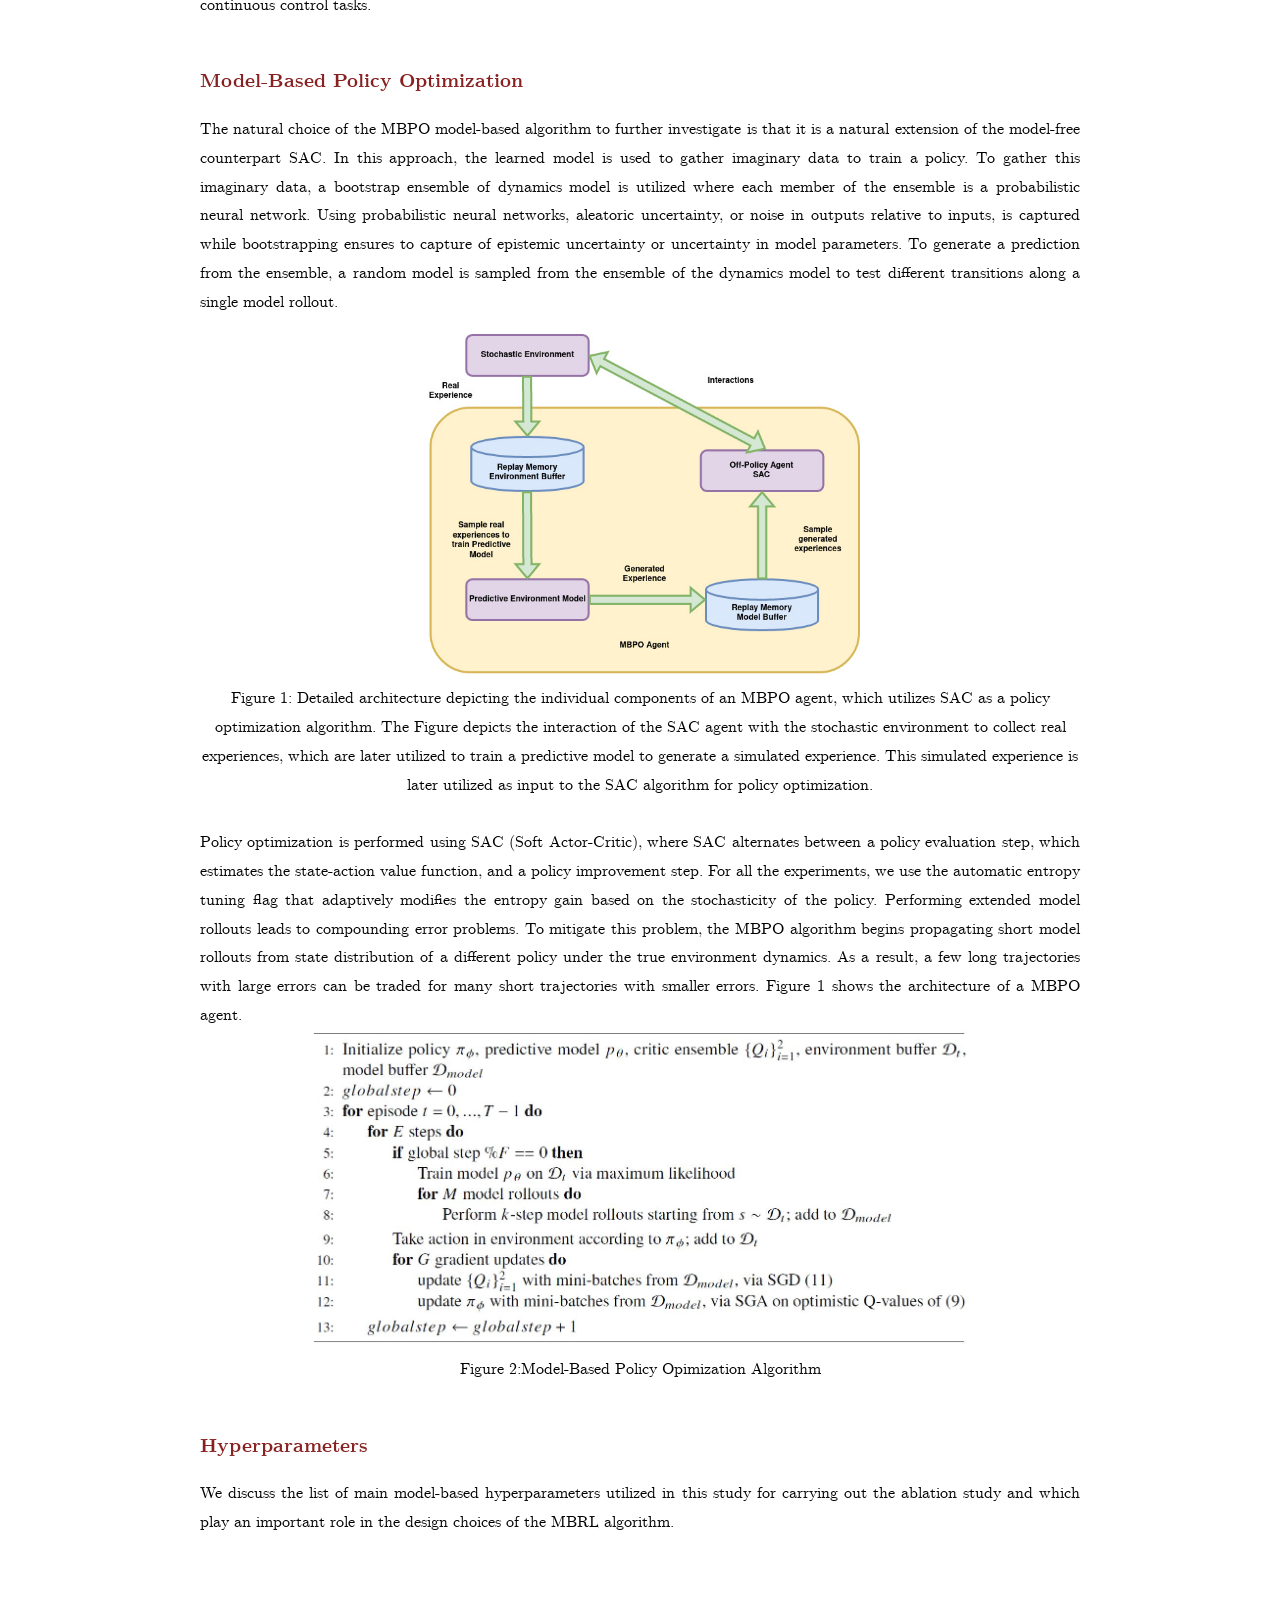
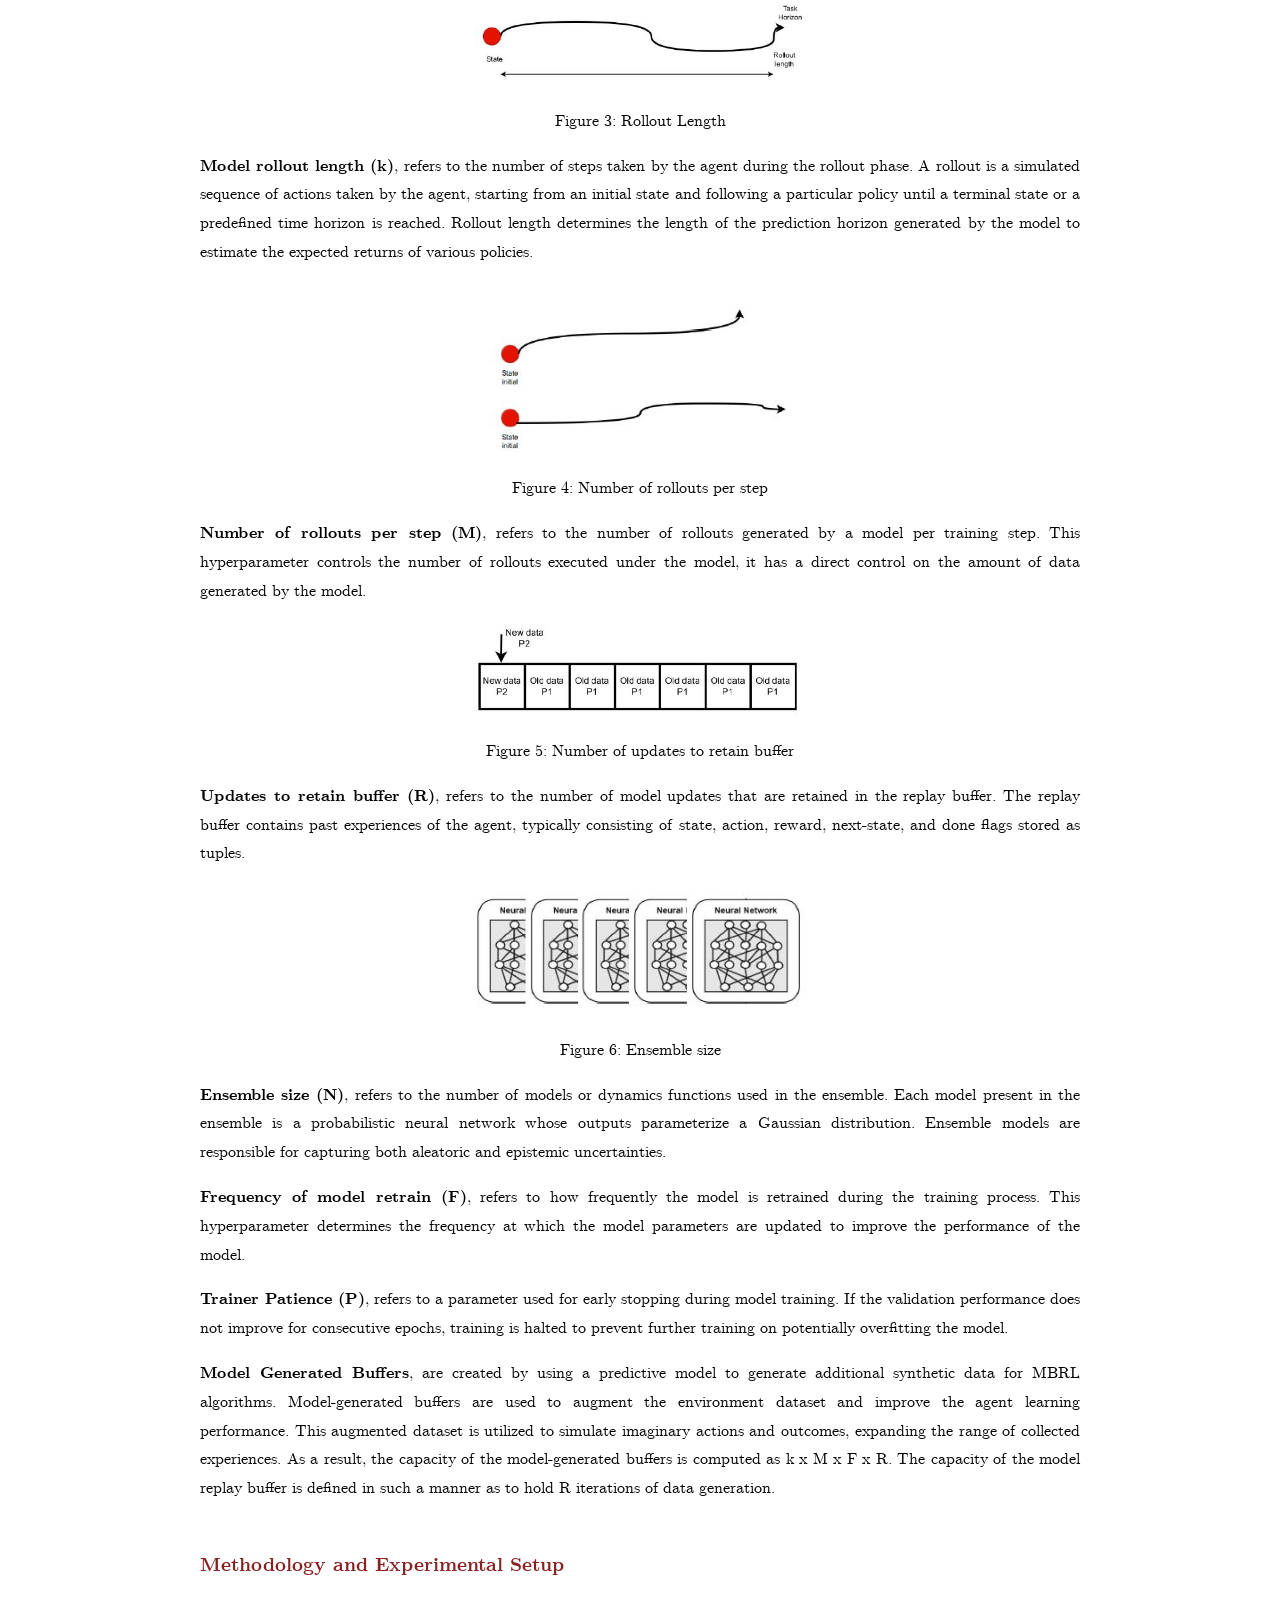
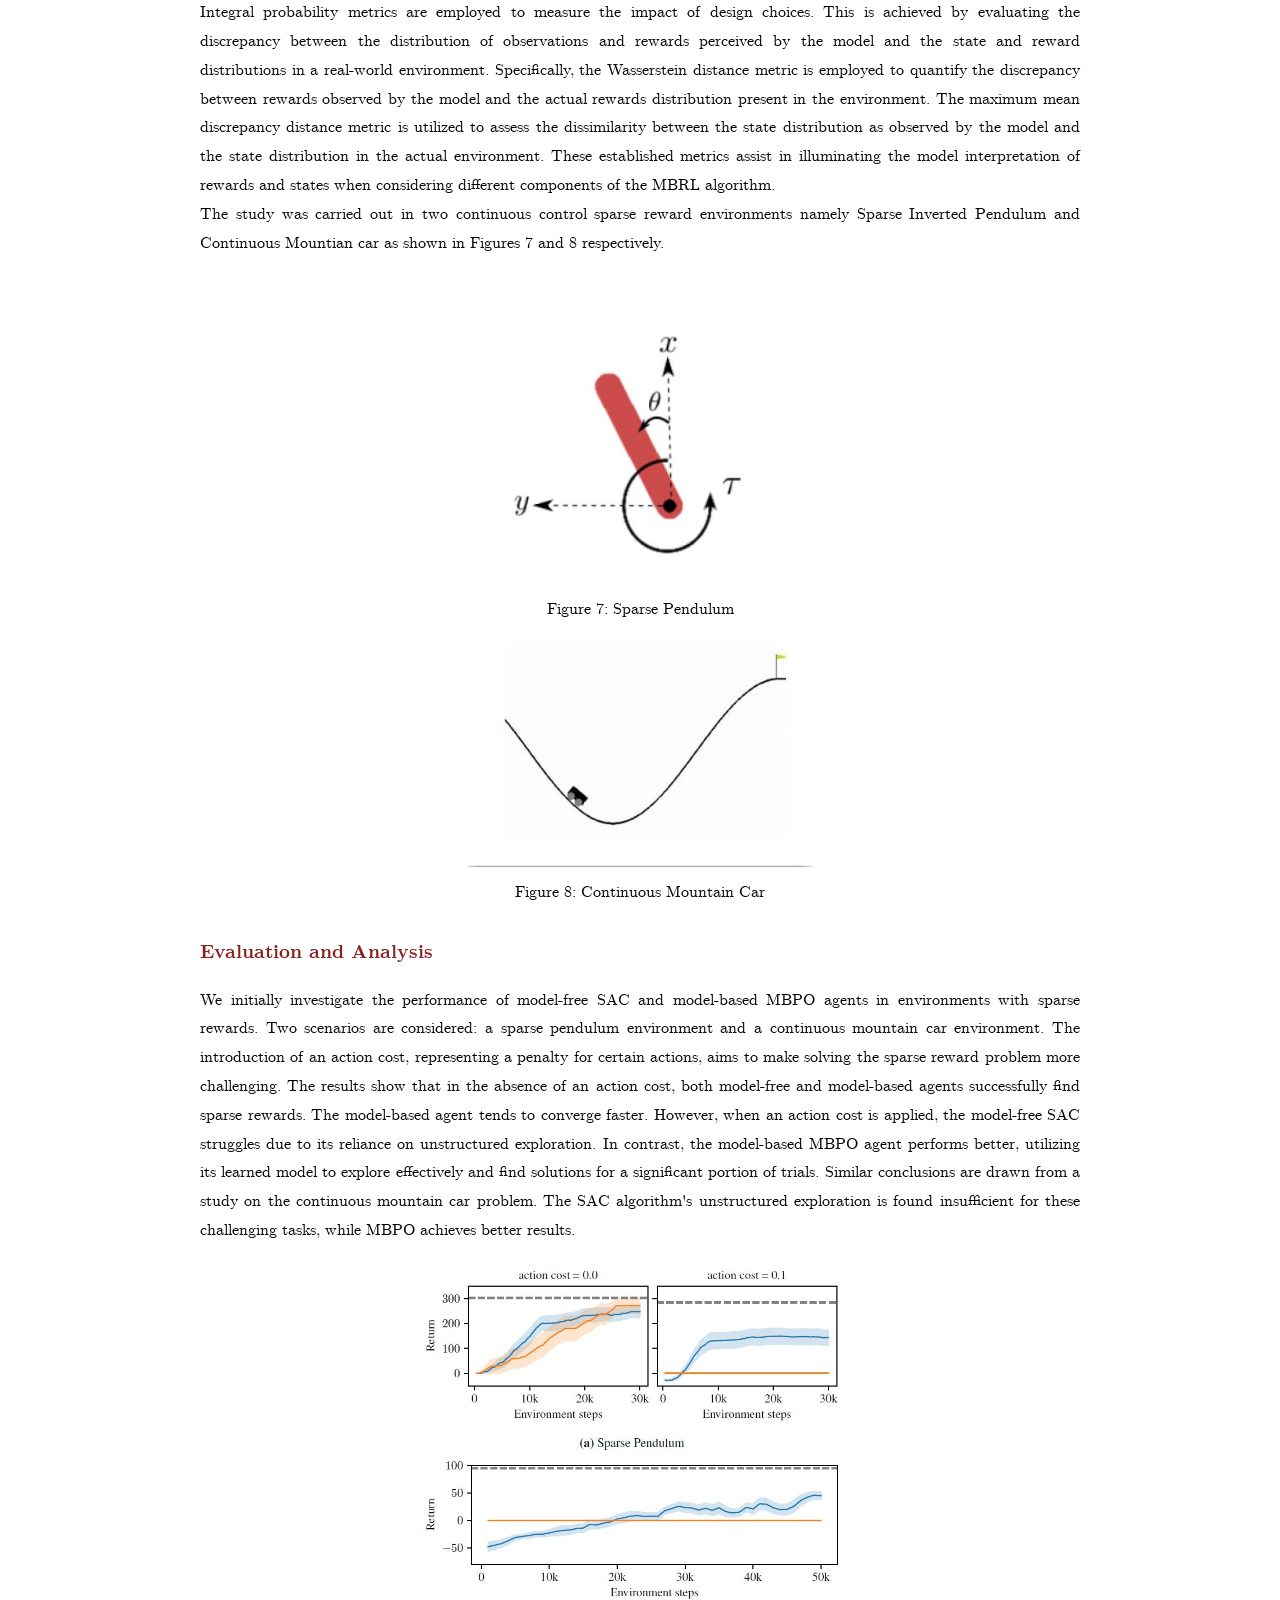
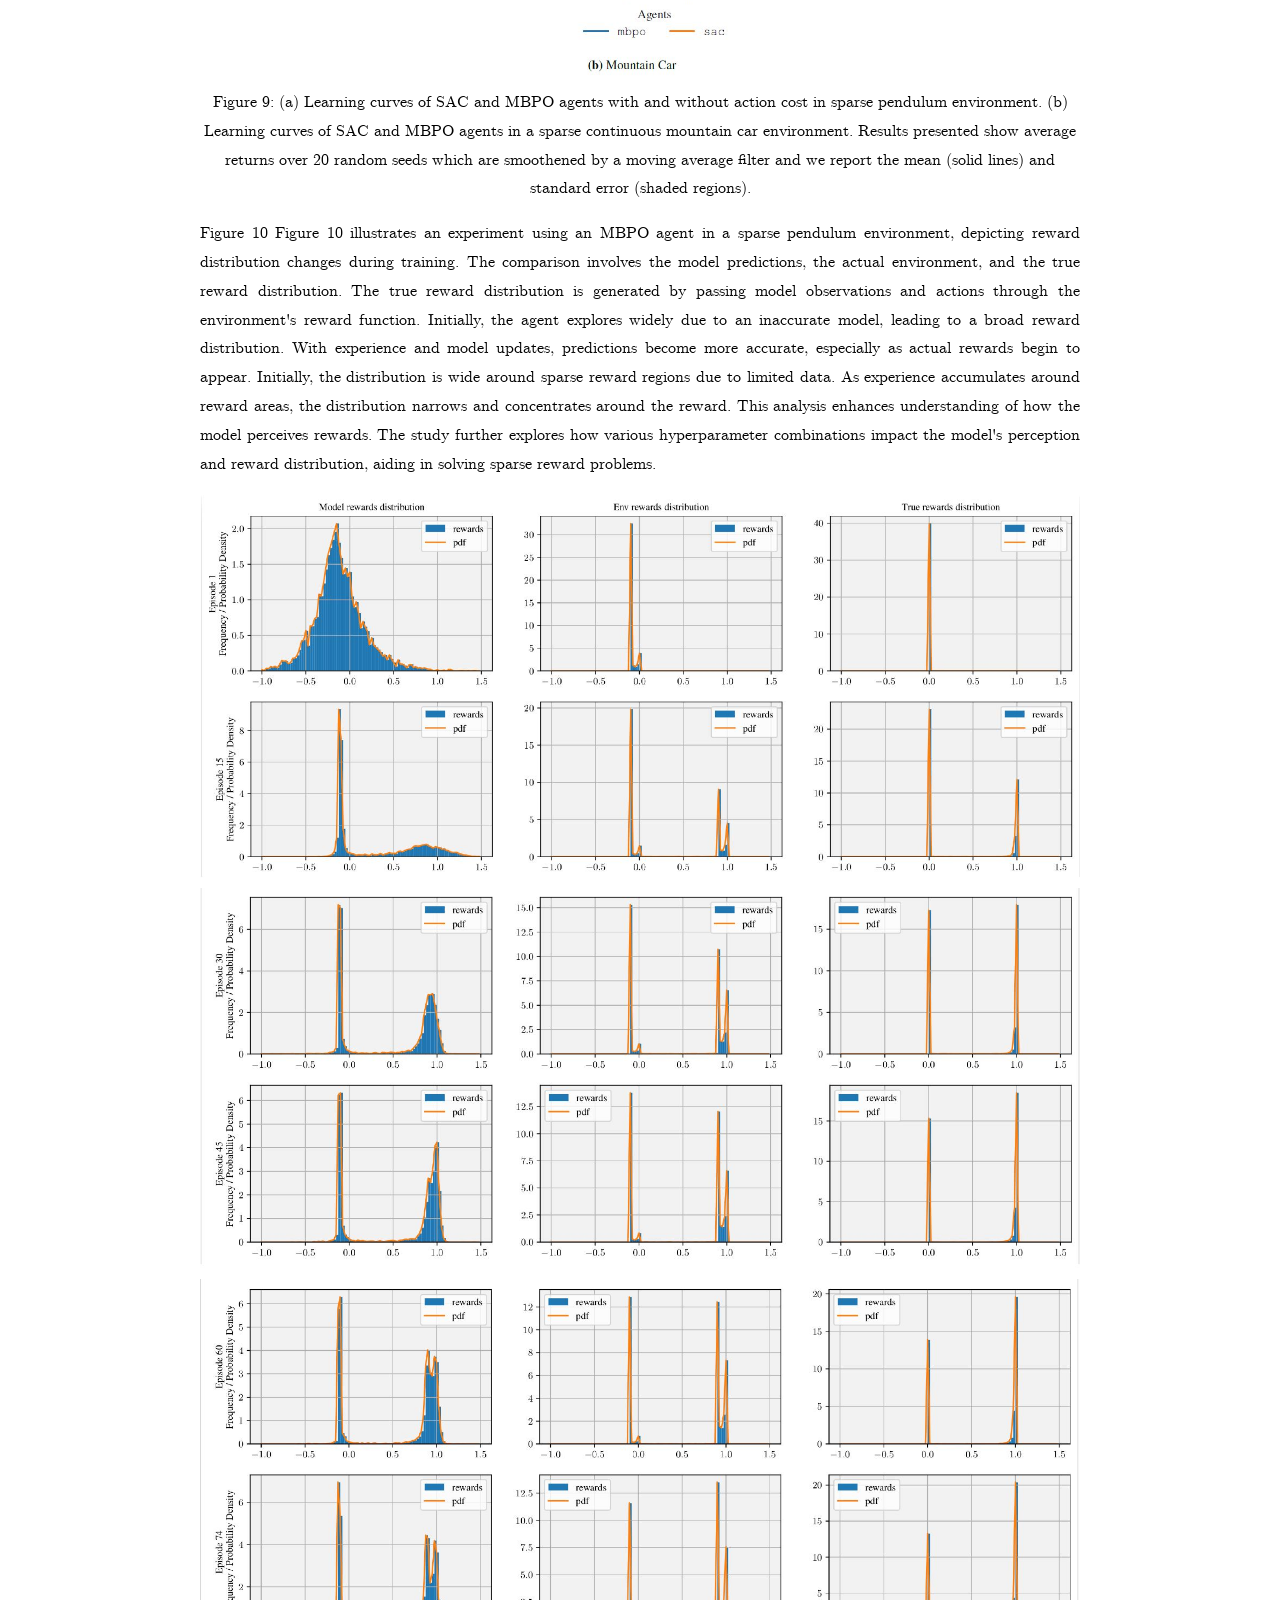
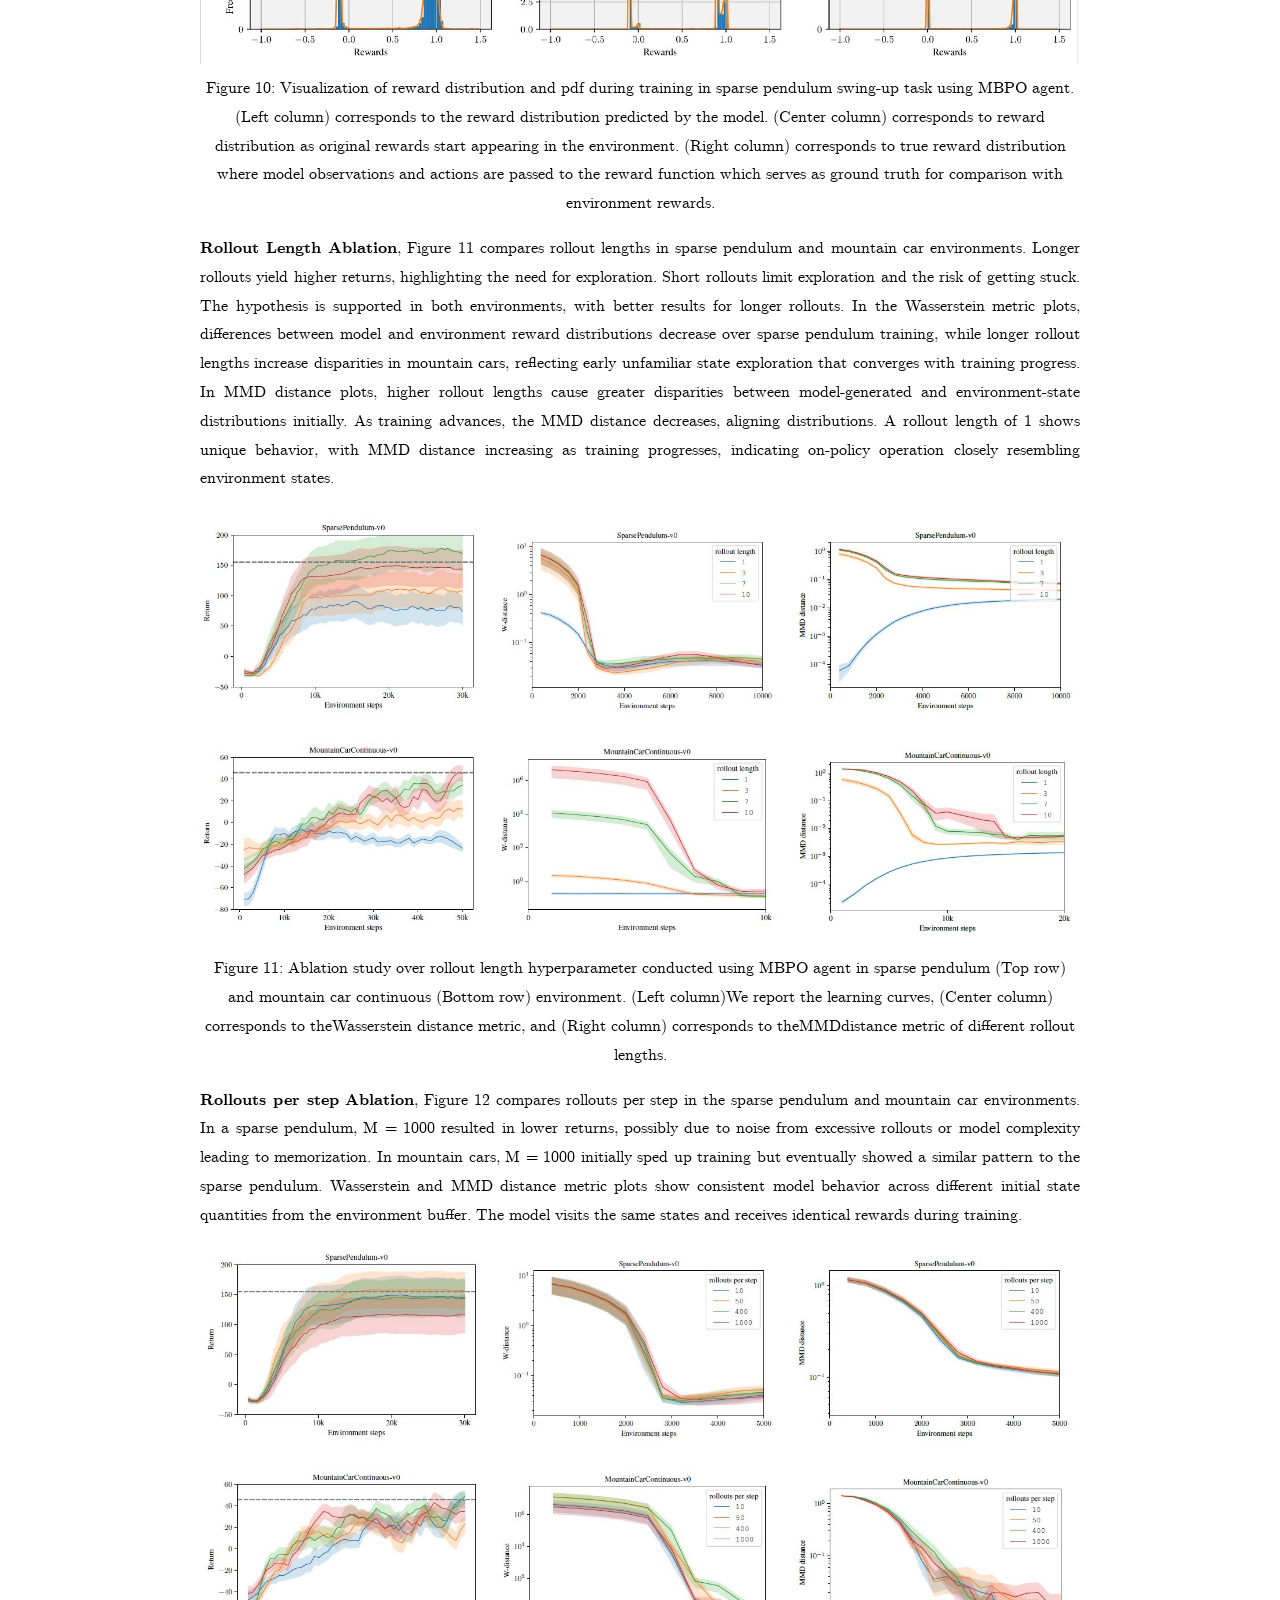
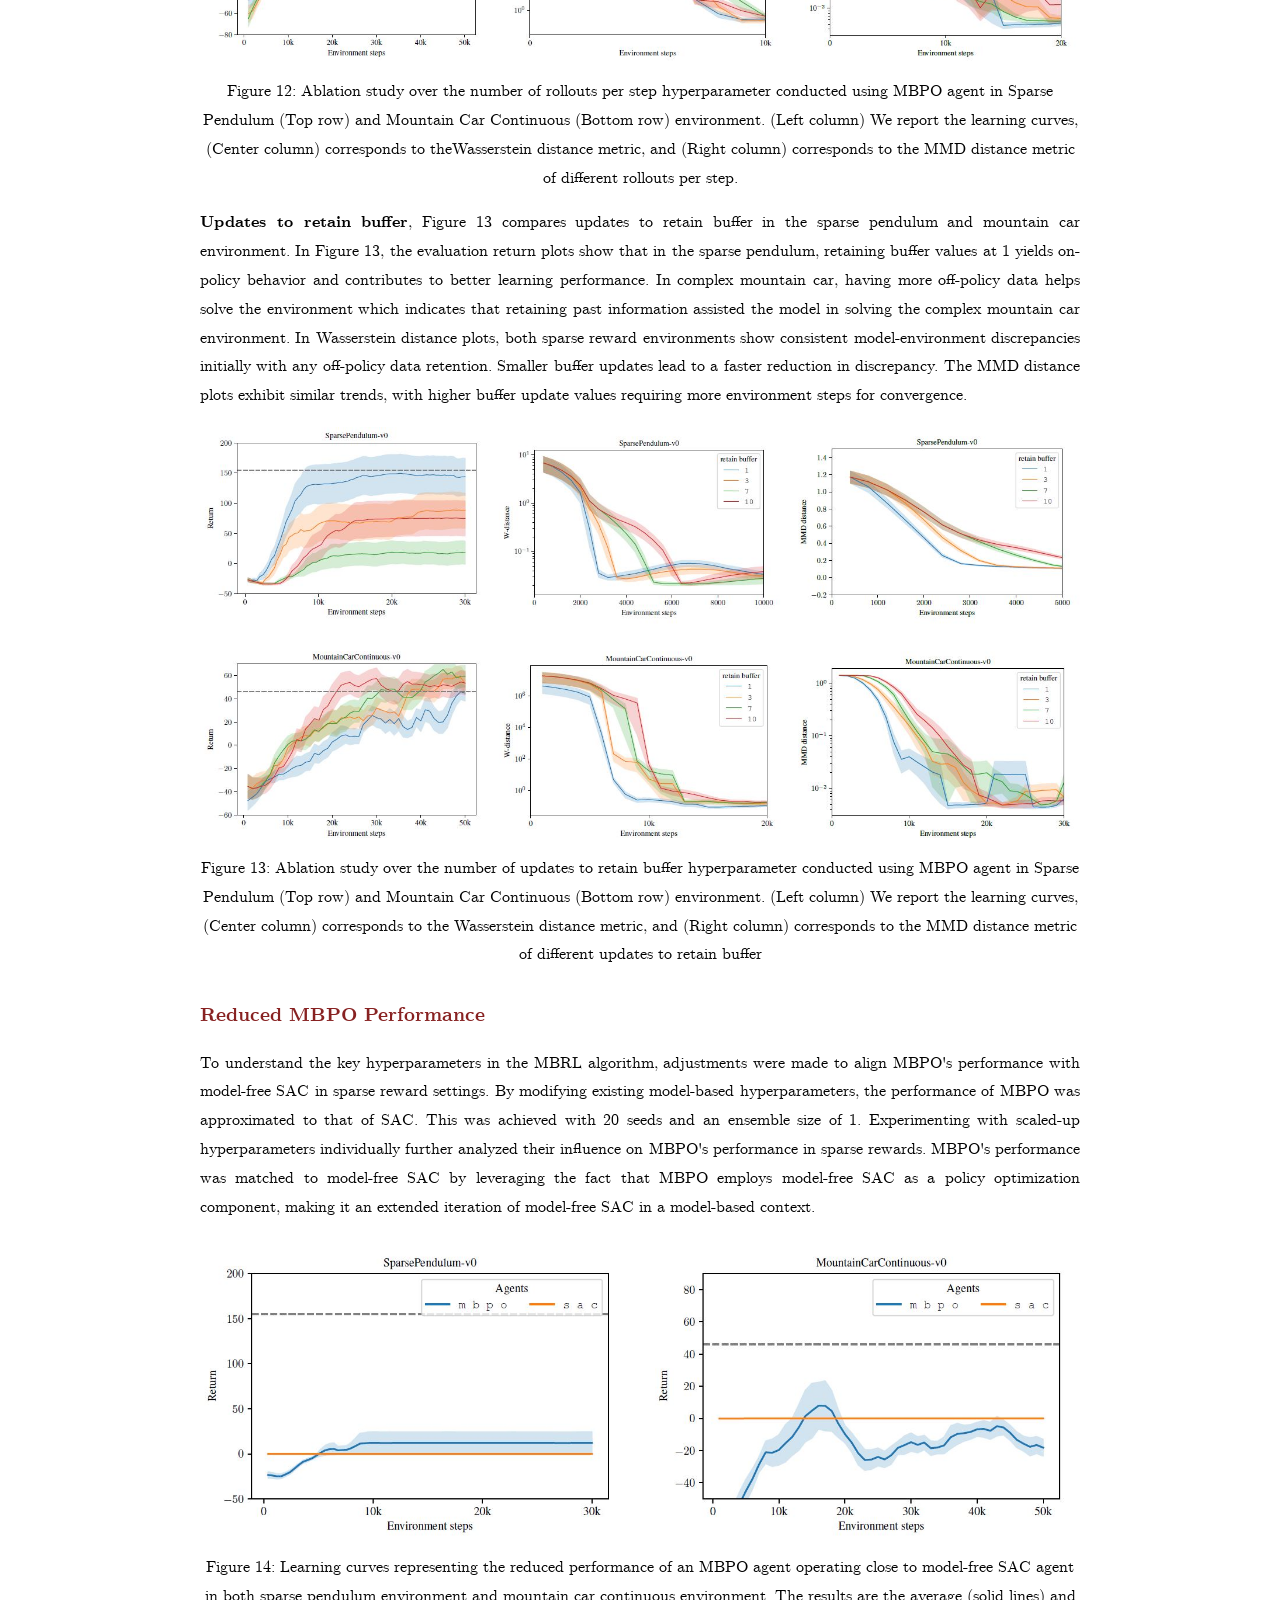
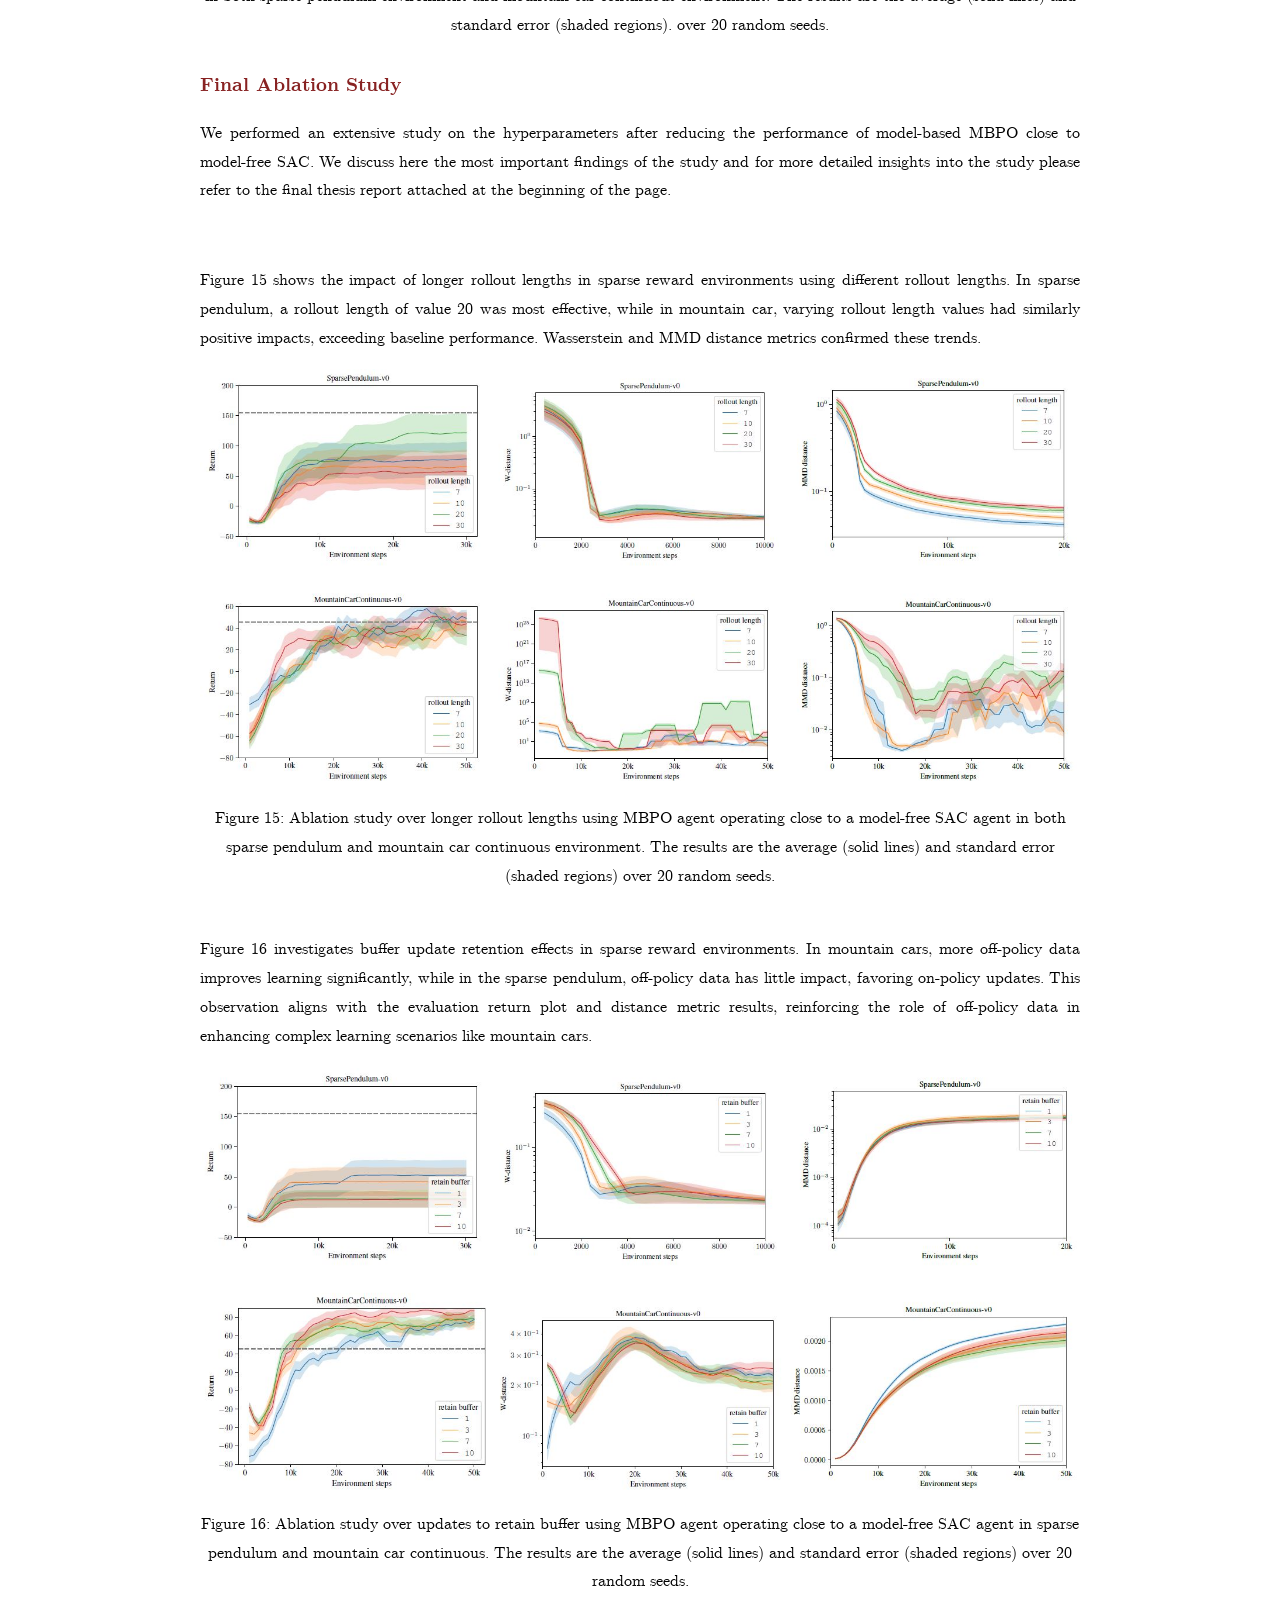
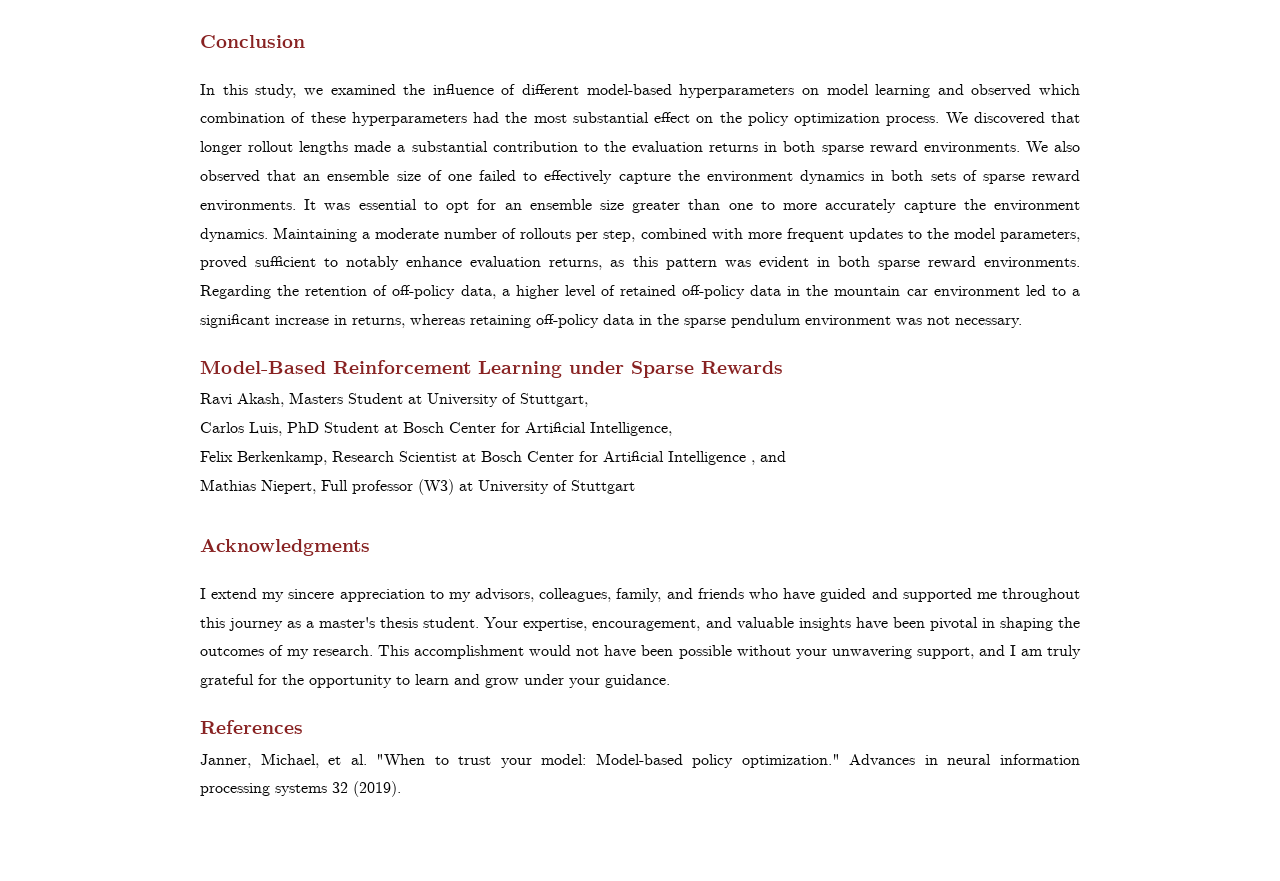
==== commit cedc6e4f: "final edit" ====
--- a/index.html
+++ b/index.html
@@ -34,78 +34,62 @@
 
 <div class="header">Abstract</div>
 <p>
-    Reinforcement Learning (RL) has recently seen significant advances over the last decade in simulated
-    and controlled environments. RL has shown impressive results in difficult decision-making problems
-    such as playing video games or controlling robot arms, especially in industrial applications where
-    most methods require many interactions with the system in order to achieve good performance,
-    which can be costly and time-consuming. Model-Based Reinforcement Learning (MBRL) promises
-    to close this gap by leveraging learned environment models and using them for data generation
-    and/or planning and, at the same time trying to be sample efficient. However, Learning with
-    sparse rewards remains a significant challenge in the field of RL. In order to promote efficient
-    learning the sparsity of rewards must be addressed. This thesis work tries to study individual
-    components of MBRL algorithms under sparse reward settings and investigate different design
-    choices made to measure the impact on learning efficiency. Suitable Integral Probability Metrics
-    (IPM) are introduced to understand the predictive model reward and observation space distribution during
-    training. These design combinations will be evaluated on continuous control tasks with established
-    benchmarks.
+  Reinforcement Learning (RL) has recently seen significant advances over the last decade in simulated and controlled environments. 
+  RL has shown impressive results in difficult decision-making problems such as playing video games or controlling robot arms, especially 
+  in industrial applications where most methods require many interactions with the system to achieve good performance, which can be costly 
+  and time-consuming. Model-Based Reinforcement Learning (MBRL) promises to close this gap by leveraging learned environment models and using 
+  them for data generation and/or planning and, at the same time trying to be sample efficient. However, Learning with sparse rewards remains 
+  a significant challenge in the field of RL. To promote efficient learning the sparsity of rewards must be addressed. This thesis work tries 
+  to study individual components of MBRL algorithms under sparse reward settings and investigate different design choices made to measure the 
+  impact on learning efficiency. Suitable Integral Probability Metrics (IPM) are introduced to understand the predictive model reward and 
+  observation space distribution during training. These design combinations will be evaluated on continuous control tasks with established 
+  benchmarks.
 </p>
 <br>
 
 <div class="header">Introduction</div>
 <p>
-  The major motivation behind studying sparse reward problems is that it requires close to no domain
-  knowledge to design a reward function for a given task/environment. For example, in a continuous
-  control task where a robotic arm task is required to stack an object on top of other objects, we
-  can assign a sparse reward of 1 if the robotic arm successfully stacks the object and 0 otherwise.
-  Designing intermediate rewards in this scenario can be challenging and in most cases not practical.
-  The sparse reward problem has been addressed in previous state-of-the-art literature in a plethora
-  of ways. However, research in MBRL under a sparse reward setting has not answered some key questions 
-  such as how accurate and diverse the model should be, how much off-policy data must be stored inside 
-  the model buffer, and how long the rollout trajectory should be. While it is fairly common for authors 
-  to regularly experiment and provide various algorithms for solving sparse reward tasks, it still remains 
-  an open question as to what the key ingredients and design choices which are essential for solving sparse
-  reward tasks. The study carried out in this thesis helps us understand why some hyperparameter design choices 
-  might be working better than others through the lens of the dataset which we use to train the agent.
+  The major motivation behind studying sparse reward problems is that it requires close to no domain knowledge to design a reward function for 
+  a given task/environment. For example, in a continuous control task where a robotic arm task is required to stack an object on top of other 
+  objects, we can assign a sparse reward of 1 if the robotic arm successfully stacks the object and 0 otherwise. Designing intermediate rewards 
+  in this scenario can be challenging and in most cases not practical. The sparse reward problem has been addressed in previous state-of-the-art 
+  literature in a plethora of ways. However, research in MBRL under a sparse reward setting has not answered some key questions such as how accurate 
+  and diverse the model should be, how much off-policy data must be stored inside the model buffer, and how long the rollout trajectory should be. 
+  While it is fairly common for authors to regularly experiment and provide various algorithms for solving sparse reward tasks, it remains an open 
+  question as to what the key ingredients and design choices which are essential for solving sparse reward tasks. The study carried out in this thesis 
+  helps us understand why some hyperparameter design choices might be working better than others through the lens of the dataset which we use to train 
+  the agent.
   <br>
-  The primary focus of this study revolves around understanding the essential elements within the
-  Model-Based Reinforcement Learning algorithm that effectively tackle the challenge of
-  sparse rewards. The objective of this thesis is to thoroughly examine the current state-of-the-art
-  MBRL algorithm, namely Model-Based Policy Optimization (MBPO), and investigate the impact
-  of various design decisions in the algorithm design when dealing with sparse rewards scenarios.
-  Modifications suggested in the literature are used as a starting point for benchmarking performance
-  under sparse rewards in a customized sparse inverted pendulum, mountain car continuous, which are stochastic 
-  in terms of their initial state and are well suited for testing continuous control tasks.
+  The primary focus of this study revolves around understanding the essential elements within the Model-Based Reinforcement Learning algorithm that 
+  effectively tackles the challenge of sparse rewards. The objective of this thesis is to thoroughly examine the current state-of-the-art MBRL algorithm, 
+  namely Model-Based Policy Optimization (MBPO), and investigate the impact of various design decisions in the algorithm design when dealing with sparse 
+  rewards scenarios. Modifications suggested in the literature are used as a starting point for benchmarking performance under sparse rewards in a customized
+  sparse inverted pendulum, mountain car continuous, which are stochastic in terms of their initial state and are well suited for testing continuous control 
+  tasks.
 </p>
 <br>
 
 <div class="header">Model-Based Policy Optimization</div>
 <p>
-  The natural choice of MBPO model-based algorithm to further investigate is that it is a natural extension
-  of model-free counterpart SAC. In this approach, the learned model is used to gather imaginary
-  data to train a policy. To gather this imaginary data, a bootstrap ensemble of dynamics model is
-  utilized where each member of the ensemble is a probabilistic neural network. Using probabilistic
-  neural networks, aleatoric uncertainty, or noise in outputs relative to inputs, is captured while
-  bootstrapping ensures to capture of epistemic uncertainty or uncertainty in model parameters. To
-  generate a prediction from the ensemble, a random model is sampled from the ensemble of the
-  dynamics model to test different transitions along a single model rollout.
+  The natural choice of the MBPO model-based algorithm to further investigate is that it is a natural extension of the model-free counterpart SAC. In this approach, 
+  the learned model is used to gather imaginary data to train a policy. To gather this imaginary data, a bootstrap ensemble of dynamics model is utilized where each
+   member of the ensemble is a probabilistic neural network. Using probabilistic neural networks, aleatoric uncertainty, or noise in outputs relative to inputs, is 
+   captured while bootstrapping ensures to capture of epistemic uncertainty or uncertainty in model parameters. To generate a prediction from the ensemble, a random 
+   model is sampled from the ensemble of the dynamics model to test different transitions along a single model rollout.
   <br>
   <center>
   <img src="images/MBPO Agent.jpg" alt="MBPO architecture" width="50%" height="auto">
-  <figcaption>Figure 1: Detailed architecture depicting the individual components of an MBPO agent, which
-    utilizes SAC as a policy optimization algorithm. The Figure depicts the interaction of the
-    SAC agent with the stochastic environment to collect real experiences, which are later
-    utilized to train a predictive model to generate a simulated experience. This simulated
-    experience is later utilized as input to the SAC algorithm for policy optimization.</figcaption>
+  <figcaption>Figure 1: Detailed architecture depicting the individual components of an MBPO agent, which utilizes SAC as a policy optimization algorithm. 
+    The Figure depicts the interaction of the SAC agent with the stochastic environment to collect real experiences, which are later utilized to train a predictive 
+    model to generate a simulated experience. This simulated experience is later utilized as input to the SAC algorithm for policy optimization.</figcaption>
   </center>
   <br>
-  Policy optimization is performed using SAC (Soft Actor-Critic), where SAC alternates between a policy evaluation step, 
-  which estimates the state-action value function, and a policy improvement step. For all the experiments, we use the 
-  automatic entropy tuning flag that adaptively modifies the entropy gain based on the stochasticity of the policy.
-  Performing extended model rollouts leads to compounding error problems. To mitigate this problem,
-  the MBPO algorithm begins propagating short model rollouts from state distribution of a different
-  policy under the true environment dynamics. As a result, a few long trajectories with large errors
-  can be traded for many short trajectories with smaller errors. The Figure 1 shows the architecture
-  of a MBPO agent.
+
+  Policy optimization is performed using SAC (Soft Actor-Critic), where SAC alternates between a policy evaluation step, which estimates the state-action value function, 
+  and a policy improvement step. For all the experiments, we use the automatic entropy tuning flag that adaptively modifies the entropy gain based on the stochasticity 
+  of the policy. Performing extended model rollouts leads to compounding error problems. To mitigate this problem, the MBPO algorithm begins propagating short model 
+  rollouts from state distribution of a different policy under the true environment dynamics. As a result, a few long trajectories with large errors can be traded for 
+  many short trajectories with smaller errors. Figure 1 shows the architecture of a MBPO agent.
   <br>
   <center>
     <img src="images/MBPO algorithm.JPG" alt="MBPO algorithm" width="75%" height="auto">
@@ -116,8 +100,8 @@
 
 <div class="header">Hyperparameters</div>
 <p>
-  We discuss the list of main model-based hyperparameters utilized in this study for carrying out the ablation study 
-  and which play an important role in the design choices of the MBRL algorithm.
+  We discuss the list of main model-based hyperparameters utilized in this study for carrying out the ablation study and which play an 
+  important role in the design choices of the MBRL algorithm.
 </p>
 <br>
 
@@ -127,11 +111,10 @@
 </center>
 <div class="text">
   <p>
-    <strong>Model rollout length (k)</strong>, refers to the number of steps taken by the agent during the rollout phase.
-    A rollout is a simulated sequence of actions taken by the agent, starting from an initial state and
-    following a particular policy until a terminal state or a predefined time horizon is reached. Rollout
-    length determines the length of the prediction horizon generated by the model to estimate the
-    expected returns of various policies.
+    <strong>Model rollout length (k)</strong>, refers to the number of steps taken by the agent during the rollout phase. A rollout is a 
+    simulated sequence of actions taken by the agent, starting from an initial state and following a particular policy until a terminal state 
+    or a predefined time horizon is reached. Rollout length determines the length of the prediction horizon generated by the model to estimate 
+    the expected returns of various policies.
   </p>
 </div>
 
@@ -141,9 +124,8 @@
 </center>
 <div class="text">
   <p>
-    <strong>Number of rollouts per step (M)</strong>, refers to the number of rollouts generated by a model per training
-    step. This hyperparameter controls the number of rollouts executed under the model, it has a direct
-    control on the amount of data generated by the model.
+    <strong>Number of rollouts per step (M)</strong>,  refers to the number of rollouts generated by a model per training step. This hyperparameter 
+    controls the number of rollouts executed under the model, it has a direct control on the amount of data generated by the model.
   </p>
 </div>
 
@@ -153,9 +135,8 @@
 </center>
 <div class="text">
   <p>
-    <strong>Updates to retain buffer (R)</strong>, refers to the number of model updates that are retained in the replay
-    buffer. The replay buffer contains past experiences of the agent, typically consisting of state, action,
-    reward, next-state, and done flags stored as tuples.
+    <strong>Updates to retain buffer (R)</strong>, refers to the number of model updates that are retained in the replay buffer. The replay buffer contains 
+    past experiences of the agent, typically consisting of state, action, reward, next-state, and done flags stored as tuples.
   </p>
 </div>
 
@@ -165,55 +146,44 @@
 </center>
 <div class="text">
   <p>
-    <strong>Ensemble size (N)</strong>, refers to the number of models or dynamics functions used in the ensemble.
-    Each model present in the ensemble is a probabilistic neural network whose outputs parameterize a
-    Gaussian distribution. Ensemble models are responsible for capturing both aleatoric and epistemic uncertainties.
-  </p>
-</div>
-
-<div class="text">
-  <p>
-    <strong>Frequency of model retrain (F)</strong>, refers to how frequently the model is retrained during the training
-    process. This hyperparameter determines the frequency at which the model parameters are updated
-    to improve the performance of the model
-  </p>
-</div>
-
-<div class="text">
-  <p>
-    <strong>Trainer Patience (P)</strong>, refers to a parameter used for early stopping during model training. If the
-    validation performance does not improve for consecutive epochs, training is halted to prevent further
-    training on potentially overfitting the model.
-  </p>
-</div>
-
-<div class="text">
-  <p>
-    <strong>Model Generated Buffers</strong>, are created by using a predictive model to generate additional synthetic
-    data for MBRL algorithms. Model-generated buffers are used to augment the
-    environment dataset and improve the agent learning performance. This augmented dataset is
-    utilized to simulate imaginary actions and outcomes, expanding the range of collected experiences.
-    As a result, the capacity of the model-generated buffers is computed as k x M x F x R.
-    The capacity of the model replay buffer is defined in such a manner as to hold R iterations of data
-    generation.
+    <strong>Ensemble size (N)</strong>, refers to the number of models or dynamics functions used in the ensemble. Each model present in the ensemble is a 
+    probabilistic neural network whose outputs parameterize a Gaussian distribution. Ensemble models are responsible for capturing both aleatoric and epistemic uncertainties.
+  </p>
+</div>
+
+<div class="text">
+  <p>
+    <strong>Frequency of model retrain (F)</strong>, refers to how frequently the model is retrained during the training process. This hyperparameter determines the frequency 
+    at which the model parameters are updated to improve the performance of the model.
+  </p>
+</div>
+
+<div class="text">
+  <p>
+    <strong>Trainer Patience (P)</strong>, refers to a parameter used for early stopping during model training. If the validation performance does not improve for consecutive epochs, 
+    training is halted to prevent further training on potentially overfitting the model.
+  </p>
+</div>
+
+<div class="text">
+  <p>
+    <strong>Model Generated Buffers</strong>, are created by using a predictive model to generate additional synthetic data for MBRL algorithms. Model-generated buffers are used to augment 
+    the environment dataset and improve the agent learning performance. This augmented dataset is utilized to simulate imaginary actions and outcomes, expanding the range of collected experiences. 
+    As a result, the capacity of the model-generated buffers is computed as k x M x F x R. The capacity of the model replay buffer is defined in such a manner as to hold R iterations of data generation.
   </p>
 </div>
 <br>
 
 <div class="header">Methodology and Experimental Setup</div>
 <p>
-Integral probability metrics are employed to measure the impact of design choices. This is achieved
-by evaluating the discrepancy between the distribution of observations and rewards perceived
-by the model and the state and reward distributions in real-world environment. Specifically, the
-Wasserstein distance metric is employed to quantify the discrepancy between rewards observed by
-the model and the actual rewards distribution present in the environment. The maximum mean
-discrepancy distance metric is utilized to assess the dissimilarity between the state distribution
-as observed by the model and the state distribution in the actual environment. These established
-metrics assist in illuminating the model interpretation of rewards and states when considering
-different components of the MBRL algorithm.
-<br>
-The study was carried out two continuous control sparse reward environments namely Sparse Inverted Pendulum 
-and Continuous Mountian car as shown in Figure 7 and 8 respectively. 
+  Integral probability metrics are employed to measure the impact of design choices. This is achieved by evaluating the discrepancy between the distribution of observations 
+  and rewards perceived by the model and the state and reward distributions in a real-world environment. Specifically, the Wasserstein distance metric is employed to quantify 
+  the discrepancy between rewards observed by the model and the actual rewards distribution present in the environment. The maximum mean discrepancy distance metric is 
+  utilized to assess the dissimilarity between the state distribution as observed by the model and the state distribution in the actual environment. These established 
+  metrics assist in illuminating the model interpretation of rewards and states when considering different components of the MBRL algorithm.
+<br>
+The study was carried out in two continuous control sparse reward environments namely Sparse Inverted Pendulum and Continuous Mountian car as shown in Figures 7 and 8 
+respectively.
 </p>
 <br>
 
@@ -230,14 +200,14 @@
 
 <div class="header">Evaluation and Analysis</div>
 <p>
-  We intially investigate the performance of model-free SAC and model-based MBPO agents in environments with sparse rewards. 
-  Two scenarios are considered: a sparse pendulum environment and a continuous mountain car environment. The introduction of an action cost, 
-  representing a penalty for certain actions, aims to make solving the sparse reward problem more challenging. The results show that in the 
-  absence of an action cost, both model-free and model-based agents successfully find sparse rewards. The model-based agent tends to converge 
-  faster. However, when an action cost is applied, the model-free SAC struggles due to its reliance on unstructured exploration. In contrast, 
-  the model-based MBPO agent performs better, utilizing its learned model to explore effectively and find solutions for a significant portion 
-  of trials. Similar conclusions are drawn from a study on the continuous mountain car problem. The SAC algorithm's unstructured exploration is 
-  found insufficient for these challenging tasks, while MBPO achieves better results.
+  We initially investigate the performance of model-free SAC and model-based MBPO agents in environments with sparse rewards. 
+  Two scenarios are considered: a sparse pendulum environment and a continuous mountain car environment. The introduction of an 
+  action cost, representing a penalty for certain actions, aims to make solving the sparse reward problem more challenging. The results show 
+  that in the absence of an action cost, both model-free and model-based agents successfully find sparse rewards. The model-based agent tends 
+  to converge faster. However, when an action cost is applied, the model-free SAC struggles due to its reliance on unstructured exploration. 
+  In contrast, the model-based MBPO agent performs better, utilizing its learned model to explore effectively and find solutions for a significant 
+  portion of trials. Similar conclusions are drawn from a study on the continuous mountain car problem. The SAC algorithm's unstructured exploration 
+  is found insufficient for these challenging tasks, while MBPO achieves better results.
 </p>
 
 <center>
@@ -250,15 +220,13 @@
 </center>
 
 <p>
-  Figure 10 illustrates an experiment using an MBPO agent in a sparse pendulum environment, depicting reward 
-  distribution changes during training. The comparison involves the model predictions, the actual environment, 
-  and the true reward distribution. The true reward distribution is generated by passing model observations and 
-  actions through the environment's reward function. Initially, the agent explores widely due to an inaccurate model, 
-  leading to a broad reward distribution. With experience and model updates, predictions become more accurate, 
-  especially as actual rewards begin to appear. Initially, the distribution is wide around sparse reward regions due to limited data. 
-  As experience accumulates around reward areas, the distribution narrows and concentrates around the reward. This analysis enhances understanding 
-  of how the model perceives rewards. The study further explores how various hyperparameter combinations impact the model's 
-  perception and reward distribution, aiding in solving sparse reward problems.
+  Figure 10 Figure 10 illustrates an experiment using an MBPO agent in a sparse pendulum environment, depicting reward distribution changes during 
+  training. The comparison involves the model predictions, the actual environment, and the true reward distribution. The true reward distribution is 
+  generated by passing model observations and actions through the environment's reward function. Initially, the agent explores widely due to an 
+  inaccurate model, leading to a broad reward distribution. With experience and model updates, predictions become more accurate, especially as actual 
+  rewards begin to appear. Initially, the distribution is wide around sparse reward regions due to limited data. As experience accumulates around reward 
+  areas, the distribution narrows and concentrates around the reward. This analysis enhances understanding of how the model perceives rewards. The study 
+  further explores how various hyperparameter combinations impact the model's perception and reward distribution, aiding in solving sparse reward problems.
 </p>  
 
 <center>
@@ -279,15 +247,14 @@
 
 <div class="text">
   <p>
-    <strong>Rollout Length Ablation</strong>, Figure 11 compares rollout lengths in sparse pendulum and mountain 
-    car environments. Longer rollouts yield higher returns, highlighting the need for exploration. Short rollouts 
-    limit exploration and risk getting stuck. The hypothesis is supported in both environments, with better results 
-    for longer rollouts. In the Wasserstein metric plots, differences between model and environment reward distributions 
-    decrease over sparse pendulum training, while longer rollout lengths increase disparities in mountain car, reflecting 
-    early unfamiliar state exploration that converges with training progress. In MMD distance plots, higher rollout lengths 
-    cause greater disparities between model-generated and environment state distributions initially. As training advances, 
-    the MMD distance decreases, aligning distributions. A rollout length of 1 shows unique behavior, with MMD distance increasing 
-    as training progresses, indicating on-policy operation closely resembling environment states.
+    <strong>Rollout Length Ablation</strong>,  Figure 11 compares rollout lengths in sparse pendulum and mountain car environments. 
+    Longer rollouts yield higher returns, highlighting the need for exploration. Short rollouts limit exploration and the risk of getting stuck. 
+    The hypothesis is supported in both environments, with better results for longer rollouts. In the Wasserstein metric plots, differences between 
+    model and environment reward distributions decrease over sparse pendulum training, while longer rollout lengths increase disparities in mountain 
+    cars, reflecting early unfamiliar state exploration that converges with training progress. In MMD distance plots, higher rollout lengths cause 
+    greater disparities between model-generated and environment-state distributions initially. As training advances, the MMD distance decreases, 
+    aligning distributions. A rollout length of 1 shows unique behavior, with MMD distance increasing as training progresses, indicating on-policy 
+    operation closely resembling environment states.
   </p>
 </div>
 
@@ -303,12 +270,11 @@
 
 <div class="text">
   <p>
-    <strong>Rollouts per step Ablation</strong>, Figure 12 compares rollouts per step in sparse pendulum and mountain 
-    car environments. In sparse
-    pendulum, M = 1000 resulted in lower returns, possibly due to noise from excessive rollouts or model complexity leading 
-    to memorization. In mountain car, M = 1000 initially sped up training but eventually showed a similar pattern to sparse pendulum. 
-    Wasserstein and MMD distance metric plots show consistent model behavior across different initial state quantities from the environment 
-    buffer. The model visits the same states and receives identical rewards during training.
+    <strong>Rollouts per step Ablation</strong>, Figure 12 compares rollouts per step in the sparse pendulum and mountain car environments. 
+    In a sparse pendulum, M = 1000 resulted in lower returns, possibly due to noise from excessive rollouts or model complexity leading to memorization. 
+    In mountain cars, M = 1000 initially sped up training but eventually showed a similar pattern to the sparse pendulum. Wasserstein and MMD distance 
+    metric plots show consistent model behavior across different initial state quantities from the environment buffer. The model visits the same states 
+    and receives identical rewards during training.
   </p>
 </div>
 
@@ -323,13 +289,12 @@
 
 <div class="text">
   <p>
-    <strong>Updates to retain buffer</strong>, Figure 13 compares updates to retain buffer in sparse pendulum and mountain 
-    car environment. In Figure 13, the evaluation return plots show that in sparse pendulum, retaining buffer values at 1 yields 
-    on-policy behavior and contributes to better learning performance. In complex mountain car, having more off-policy data helps solve 
-    the environment which indicates that retaining past information assisted the model in solving the complex mountain car environment. 
-    In Wasserstein distance plots, both sparse reward environments show consistent model-environment discrepancies initially with any 
-    off-policy data retention. Smaller buffer updates lead to faster reduction in discrepancy. The MMD distance plots exhibit similar trends,
-    with higher buffer update values requiring more environment steps for convergence.
+    <strong>Updates to retain buffer</strong>, Figure 13 compares updates to retain buffer in the sparse pendulum and mountain car environment. 
+    In Figure 13, the evaluation return plots show that in the sparse pendulum, retaining buffer values at 1 yields on-policy behavior and contributes 
+    to better learning performance. In complex mountain car, having more off-policy data helps solve the environment which indicates that retaining past 
+    information assisted the model in solving the complex mountain car environment. In Wasserstein distance plots, both sparse reward environments show 
+    consistent model-environment discrepancies initially with any off-policy data retention. Smaller buffer updates lead to a faster reduction in discrepancy. 
+    The MMD distance plots exhibit similar trends, with higher buffer update values requiring more environment steps for convergence.
   </p>
 </div>
 
@@ -345,12 +310,11 @@
 
 <div class="header">Reduced MBPO Performance</div>
 <p>
-  To understand the key hyperparameters in the MBRL algorithm, adjustments were made to align MBPO's performance with 
-  model-free SAC in sparse reward settings. By modifying existing model-based hyperparameters, the performance of MBPO 
-  was approximated to that of SAC. This was achieved with 20 seeds and an ensemble size of 1. Experimenting with scaled-up 
-  hyperparameters individually further analyzed their influence on MBPO's performance in sparse rewards. MBPO's performance 
-  was matched to model-free SAC by leveraging the fact that MBPO employs model-free SAC as a policy optimization component, 
-  making it an extended iteration of model-free SAC in a model-based context.
+  To understand the key hyperparameters in the MBRL algorithm, adjustments were made to align MBPO's performance with model-free SAC in sparse reward settings. 
+  By modifying existing model-based hyperparameters, the performance of MBPO was approximated to that of SAC. This was achieved with 20 seeds and an ensemble size of 1. 
+  Experimenting with scaled-up hyperparameters individually further analyzed their influence on MBPO's performance in sparse rewards. MBPO's performance was matched to 
+  model-free SAC by leveraging the fact that MBPO employs model-free SAC as a policy optimization component, making it an extended iteration of model-free SAC in a 
+  model-based context.
 </p>
 
 <center>
@@ -364,16 +328,16 @@
 
 <div class="header">Final Ablation Study</div>
 <p>
-  We performed extensive study on the hyperparameters after reducing the performance of model-based MBPO close to model-free SAC. We discuss
-  here the most important findings of the study and for more detailed insights into the the study please refer to the final thesis report attached at the 
-  beginning of the page. 
-</p>
-<br>
-
-<p>
-Figure 15 shows the impact of longer rollout lengths in sparse reward environments using different rollout lengths. 
-In sparse pendulum, rollout length of value 20 was most effective, while in mountain car, varying rollout length values had similar positive impacts, 
-exceeding baseline performance. Wasserstein and MMD distance metrics confirmed these trends.
+We performed an extensive study on the hyperparameters after reducing the performance of model-based MBPO close to model-free SAC. 
+We discuss here the most important findings of the study and for more detailed insights into the study please refer to the final thesis 
+report attached at the beginning of the page.
+</p>
+<br>
+
+<p>
+  Figure 15 shows the impact of longer rollout lengths in sparse reward environments using different rollout lengths. In sparse pendulum, 
+  a rollout length of value 20 was most effective, while in mountain car, varying rollout length values had similarly positive impacts, exceeding 
+  baseline performance. Wasserstein and MMD distance metrics confirmed these trends.
 </p>
 <center>
   <img src="images/final rl.JPG" alt="rollout length final ablation" width="100%" height="auto">
@@ -384,10 +348,9 @@
 <br>
 
 <p>
-Figure 16 investigates buffer update retention effects in sparse reward environments. In mountain car, more off-policy data 
-improves learning significantly, while in sparse pendulum, off-policy data has little impact, favoring on-policy updates. 
-This observation aligns with the evaluation return plot and distance metric results, reinforcing the role of off-policy data 
-in enhancing complex learning scenarios like mountain car.
+  Figure 16 investigates buffer update retention effects in sparse reward environments. In mountain cars, more off-policy data improves learning significantly, 
+  while in the sparse pendulum, off-policy data has little impact, favoring on-policy updates. This observation aligns with the evaluation return plot and distance 
+  metric results, reinforcing the role of off-policy data in enhancing complex learning scenarios like mountain cars.
 </p>
 
 <center>
@@ -398,22 +361,15 @@
 </center>
 <br>
 
-
-
 <div class="header">Conclusion</div>
 <p>
-  In this study, we examined the influence of different model-based hyperparameters on model
-  learning and observed which combination of these hyperparameters had the most substantial effect
-  on the policy optimization process. We discovered that longer rollout lengths made a substantial 
-  contribution to the evaluation returns in both sparse reward environments. We also observed that 
-  an ensemble size of one failed to effectively capture the environment dynamics in both sets of 
-  sparse reward environments. It was essential to opt for an ensemble size greater than one to more 
-  accurately capture the environment dynamics. Maintaining a moderate number of rollouts per step, 
-  combined with more frequent updates to the model parameters, proved sufficient to notably enhance 
-  evaluation returns, as this pattern was evident in both sparse reward environments. Regarding the 
-  retention of off-policy data, a higher level of retained off-policy data in the mountain car environment 
-  led to a significant increase in returns, whereas retaining off-policy data in the sparse pendulum environment 
-  was not necessary.
+  In this study, we examined the influence of different model-based hyperparameters on model learning and observed which combination of these hyperparameters 
+  had the most substantial effect on the policy optimization process. We discovered that longer rollout lengths made a substantial contribution to the 
+  evaluation returns in both sparse reward environments. We also observed that an ensemble size of one failed to effectively capture the environment dynamics 
+  in both sets of sparse reward environments. It was essential to opt for an ensemble size greater than one to more accurately capture the environment dynamics.
+  Maintaining a moderate number of rollouts per step, combined with more frequent updates to the model parameters, proved sufficient to notably enhance evaluation 
+  returns, as this pattern was evident in both sparse reward environments. Regarding the retention of off-policy data, a higher level of retained off-policy data 
+  in the mountain car environment led to a significant increase in returns, whereas retaining off-policy data in the sparse pendulum environment was not necessary.
 </p>
 
 <div class="header">
@@ -427,7 +383,7 @@
 </div>
 <br>
 
-<div class="header">Acknowledgements</div>
+<div class="header">Acknowledgments</div>
 <p>
   I extend my sincere appreciation to my advisors, colleagues, family, and friends who have guided and supported me throughout 
   this journey as a master's thesis student. Your expertise, encouragement, and valuable insights have been pivotal in 
